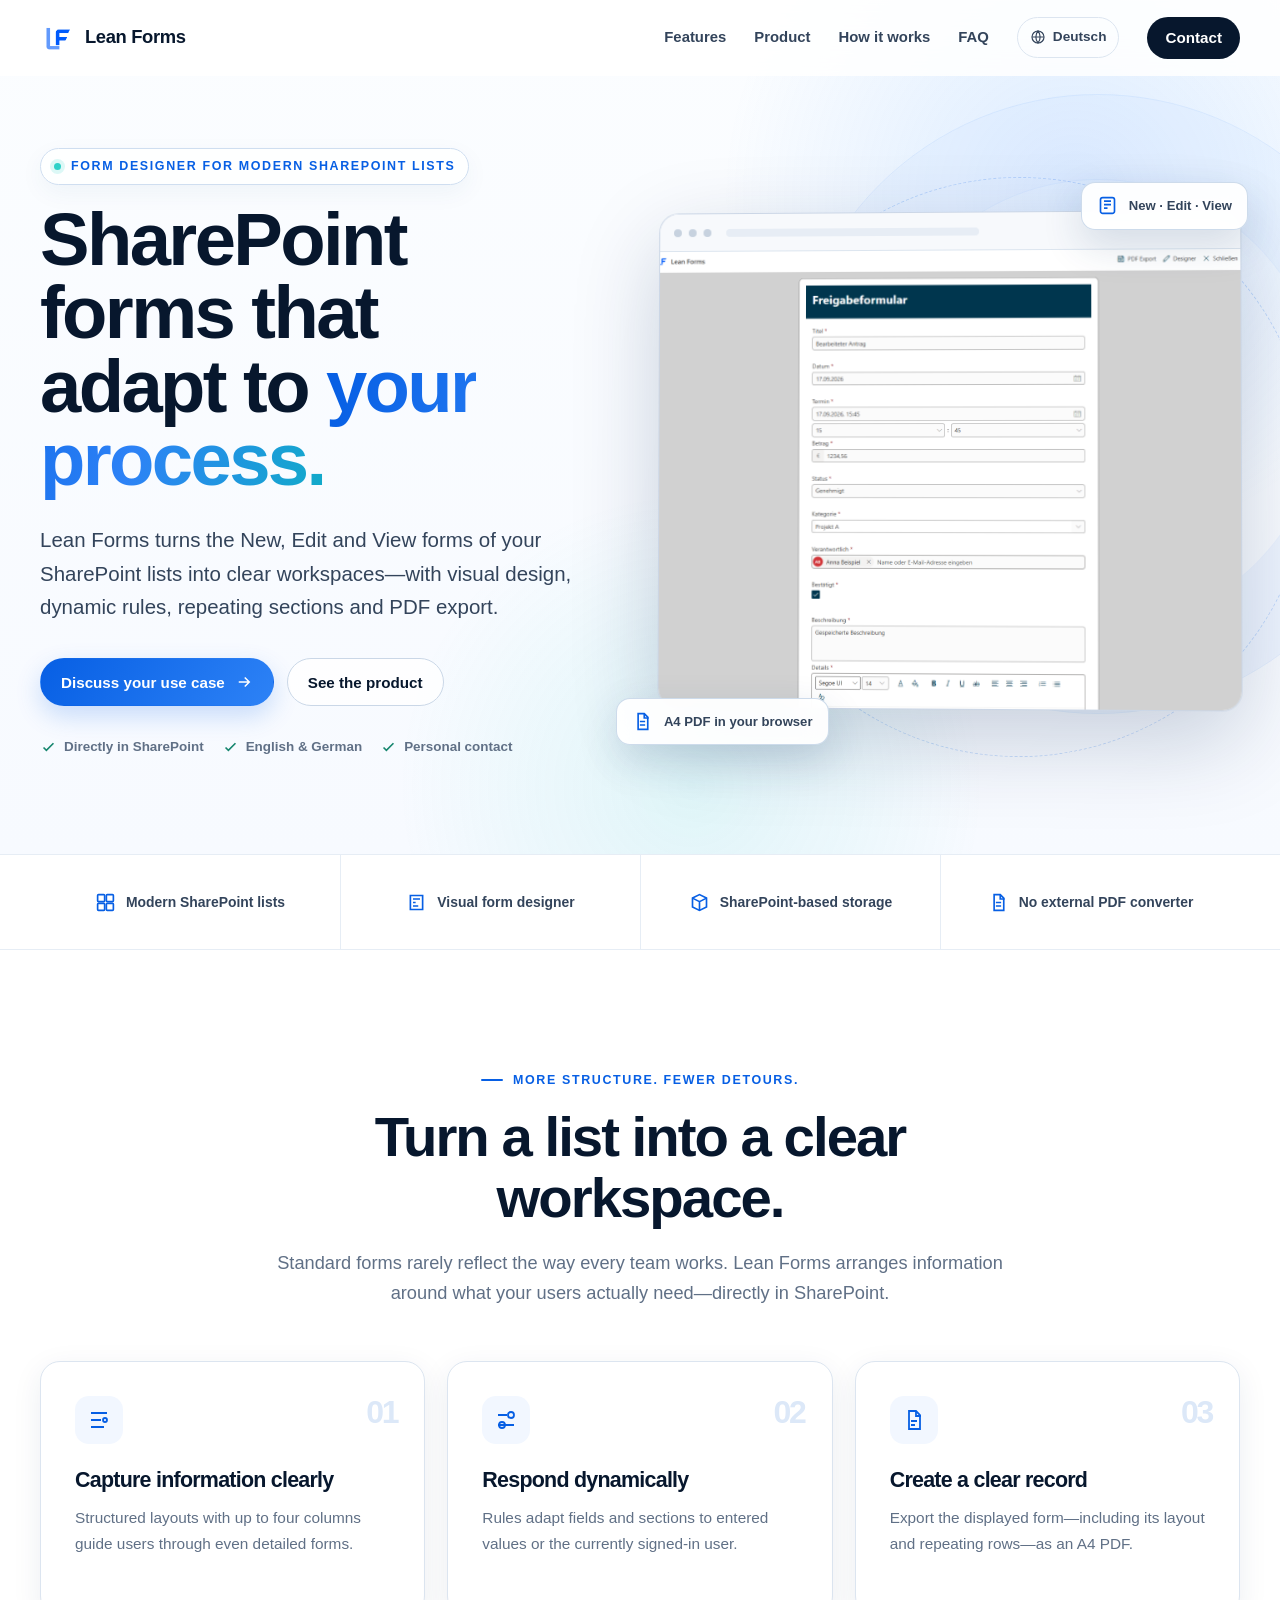
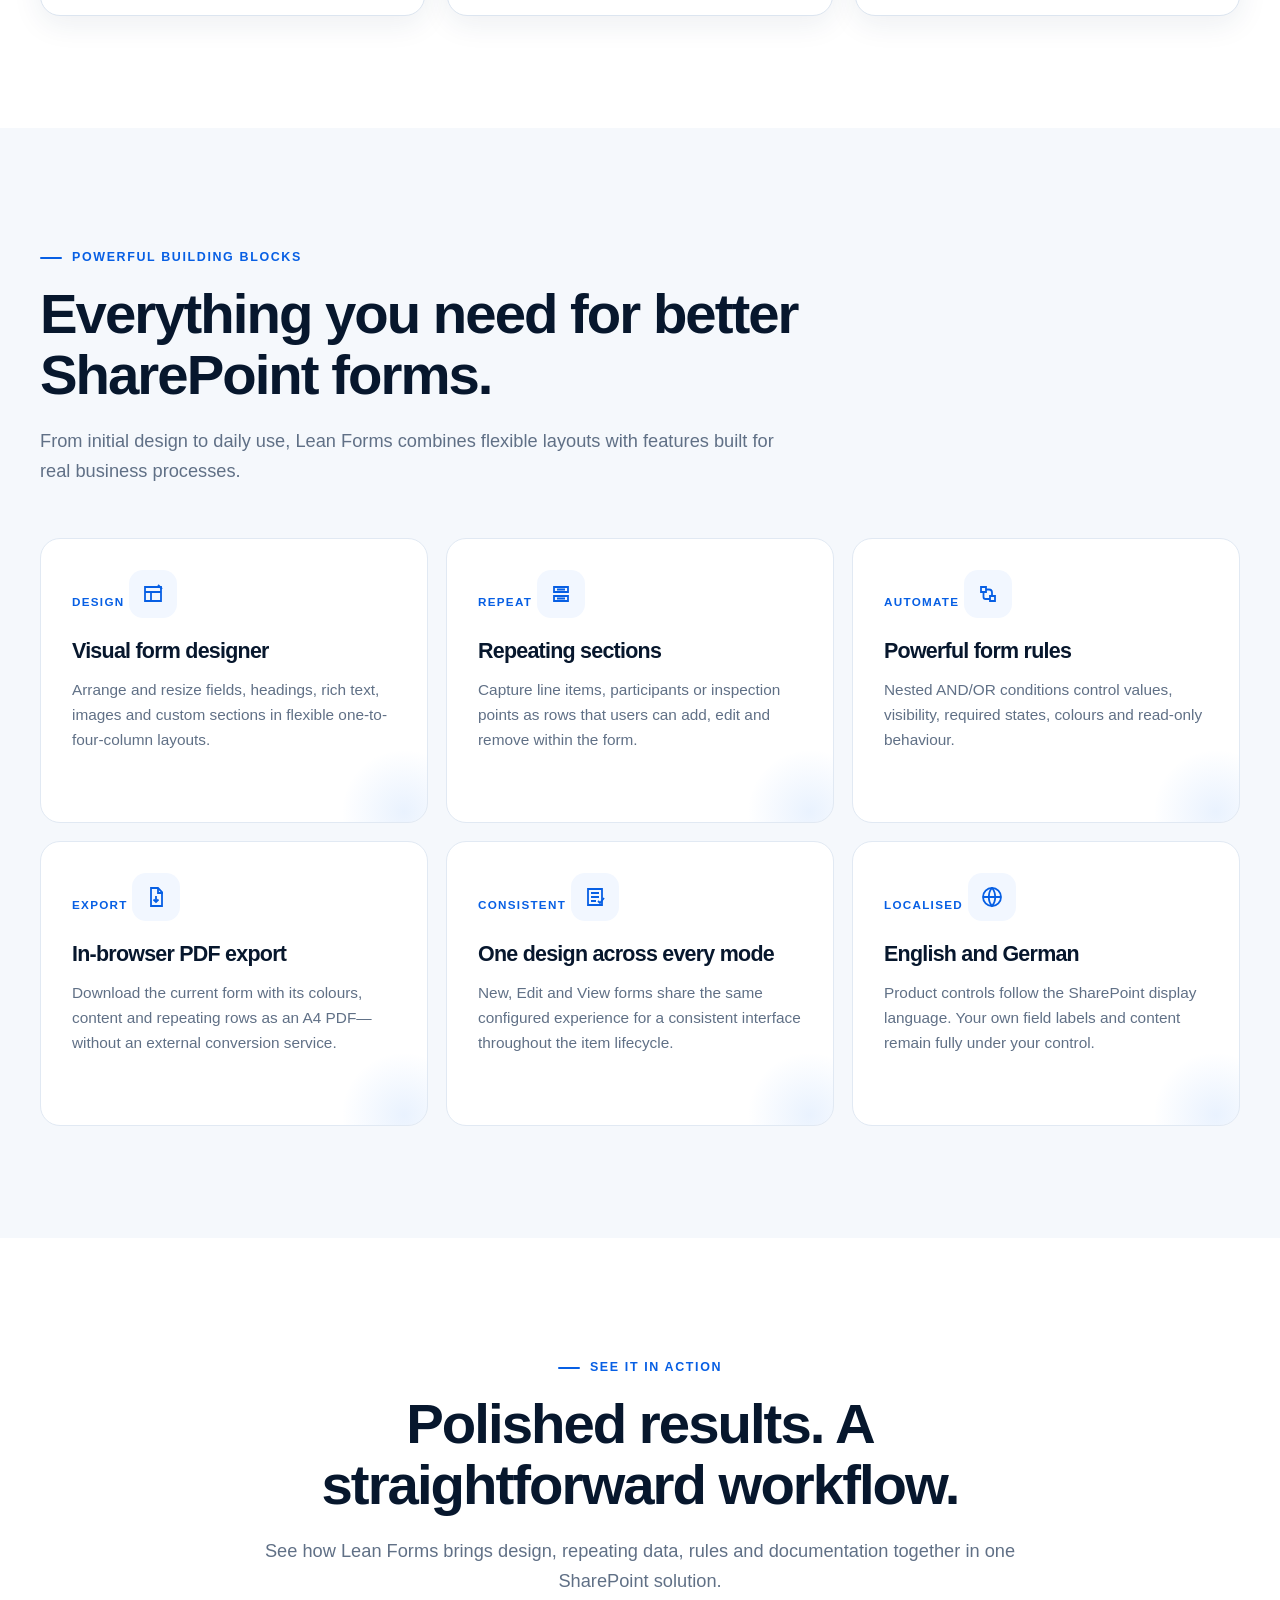
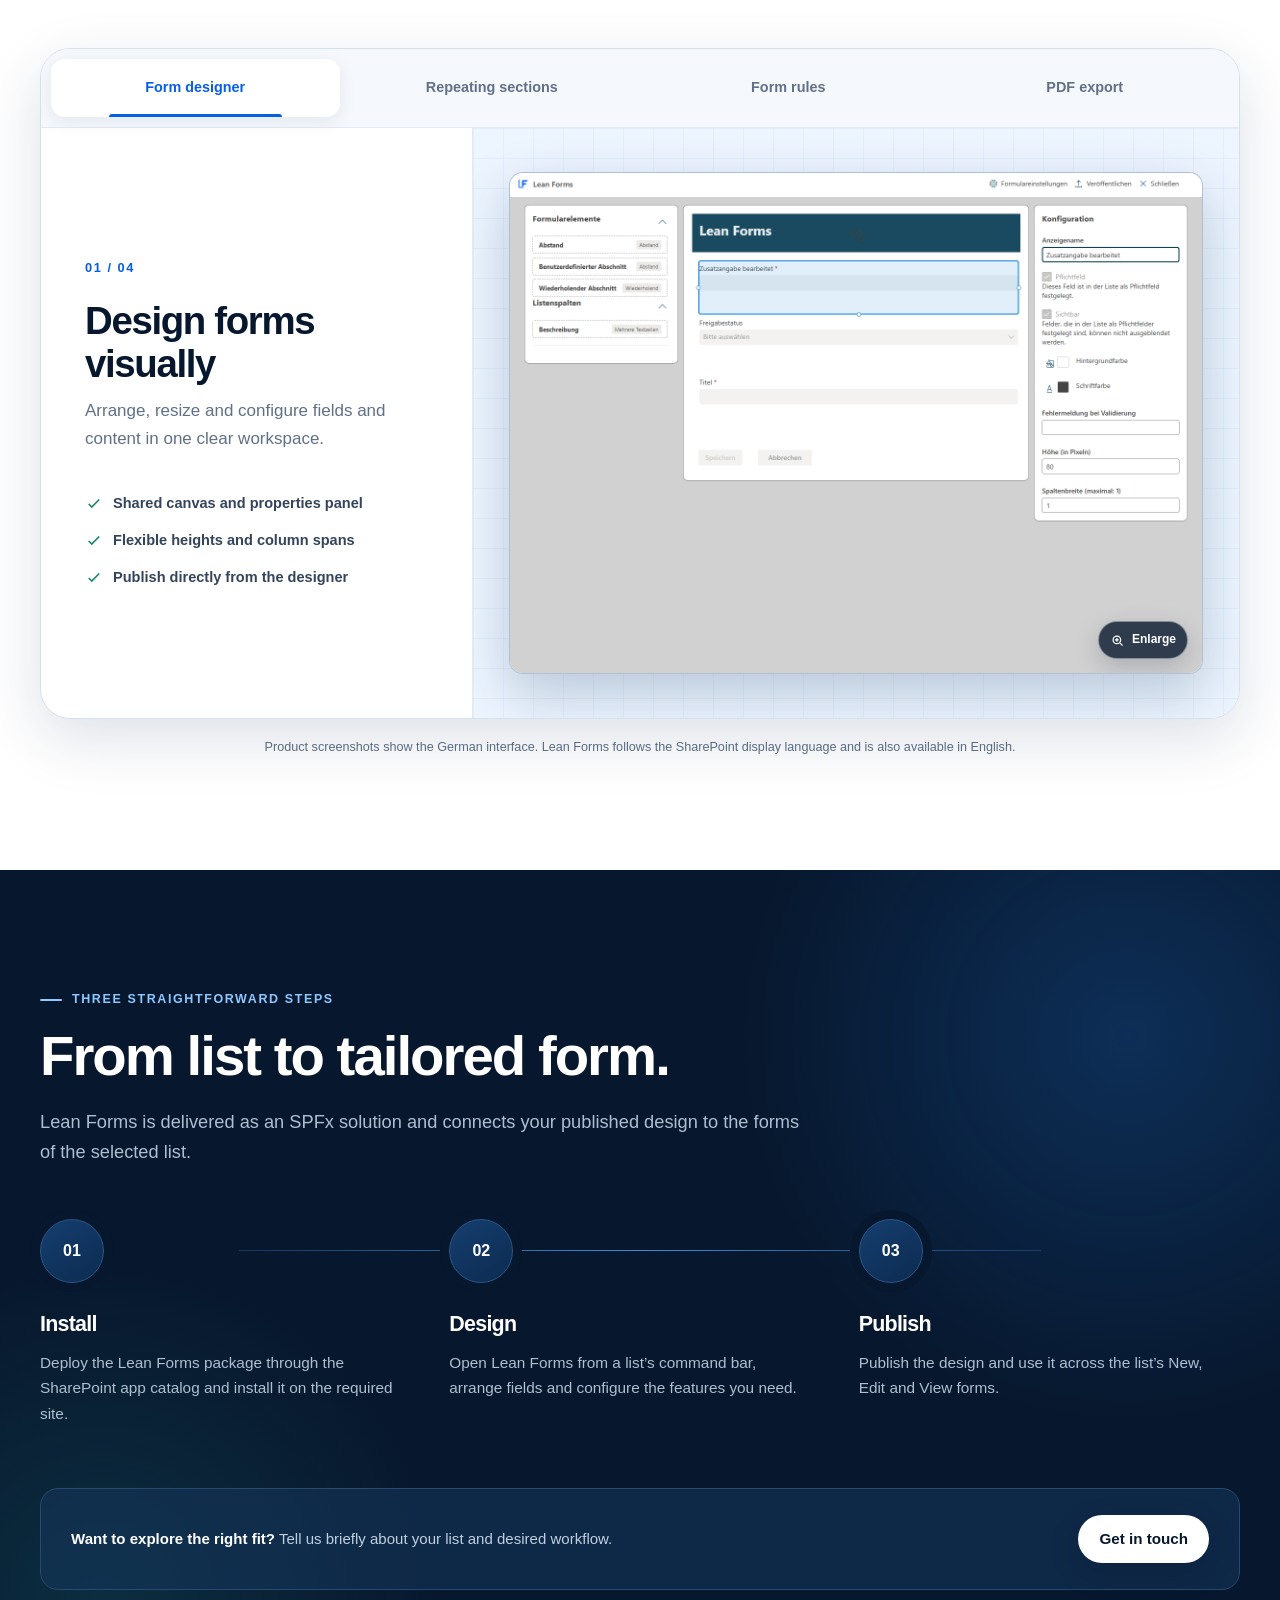
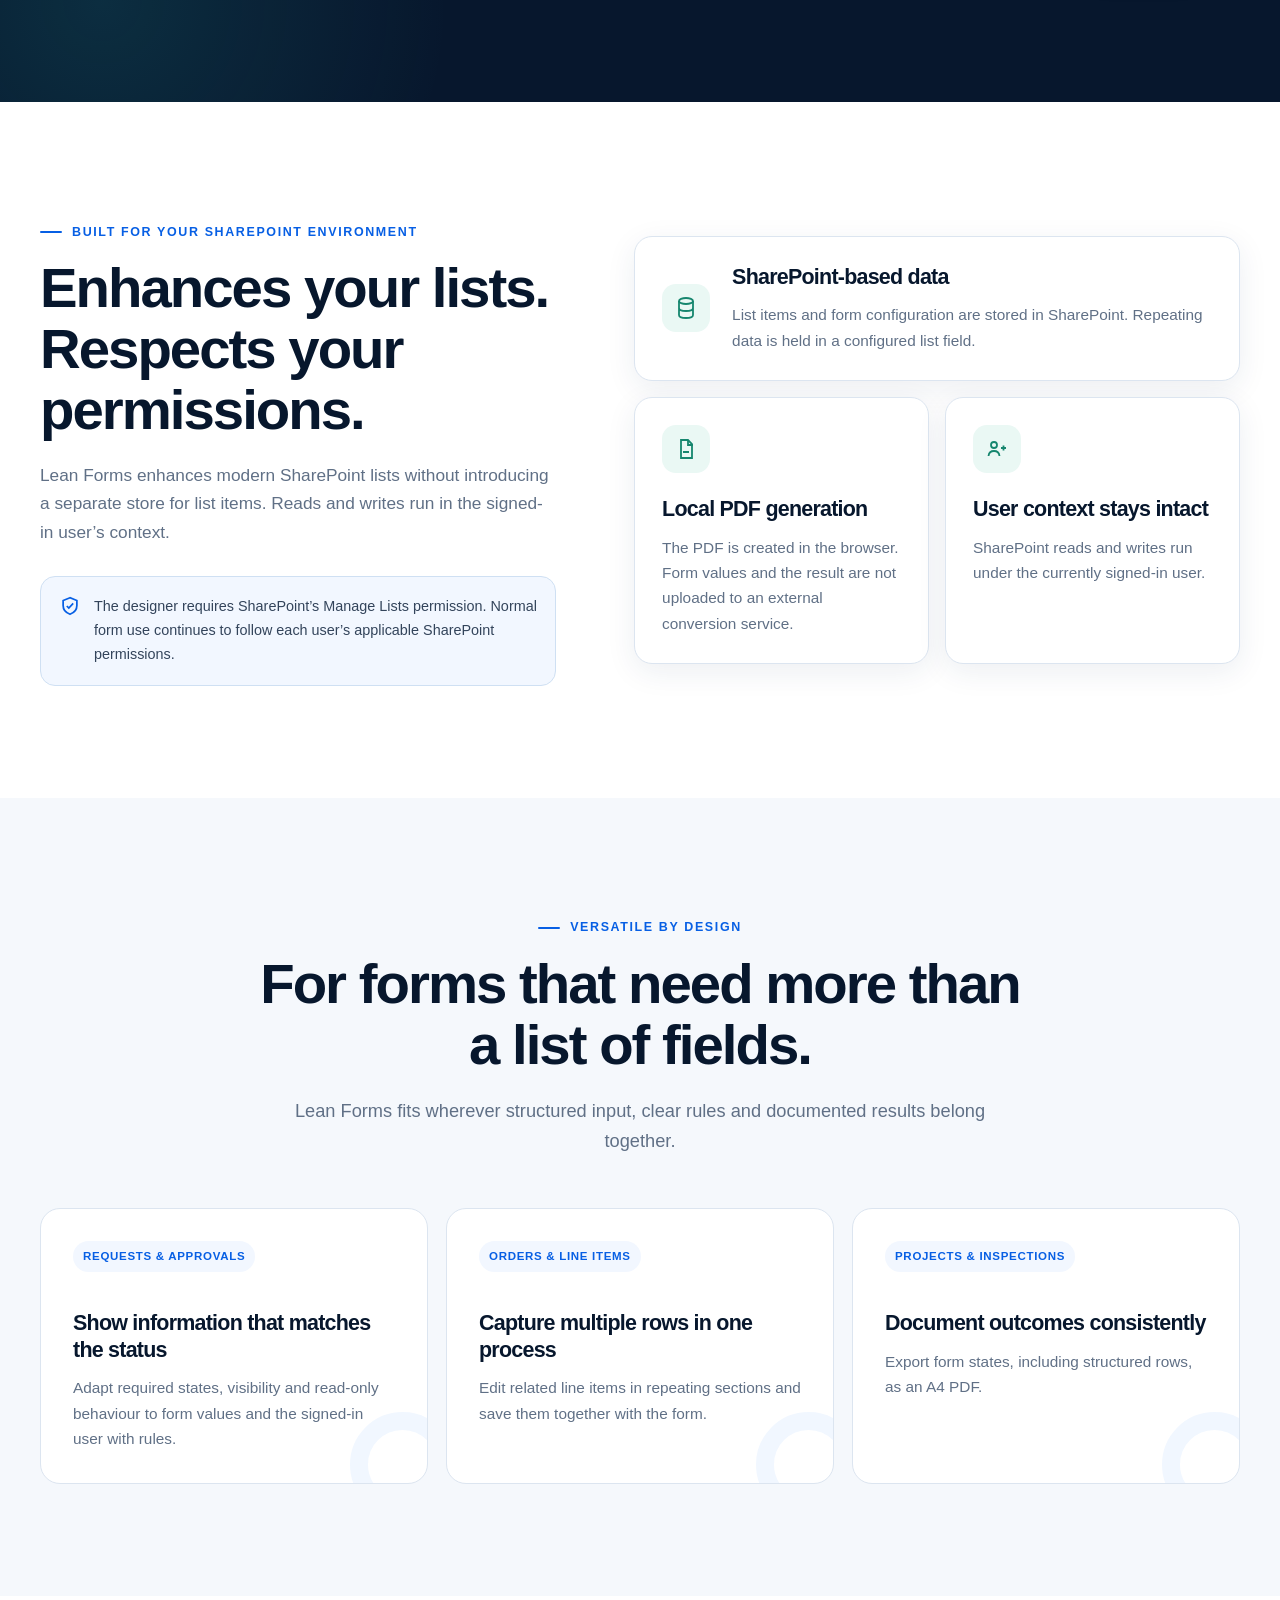
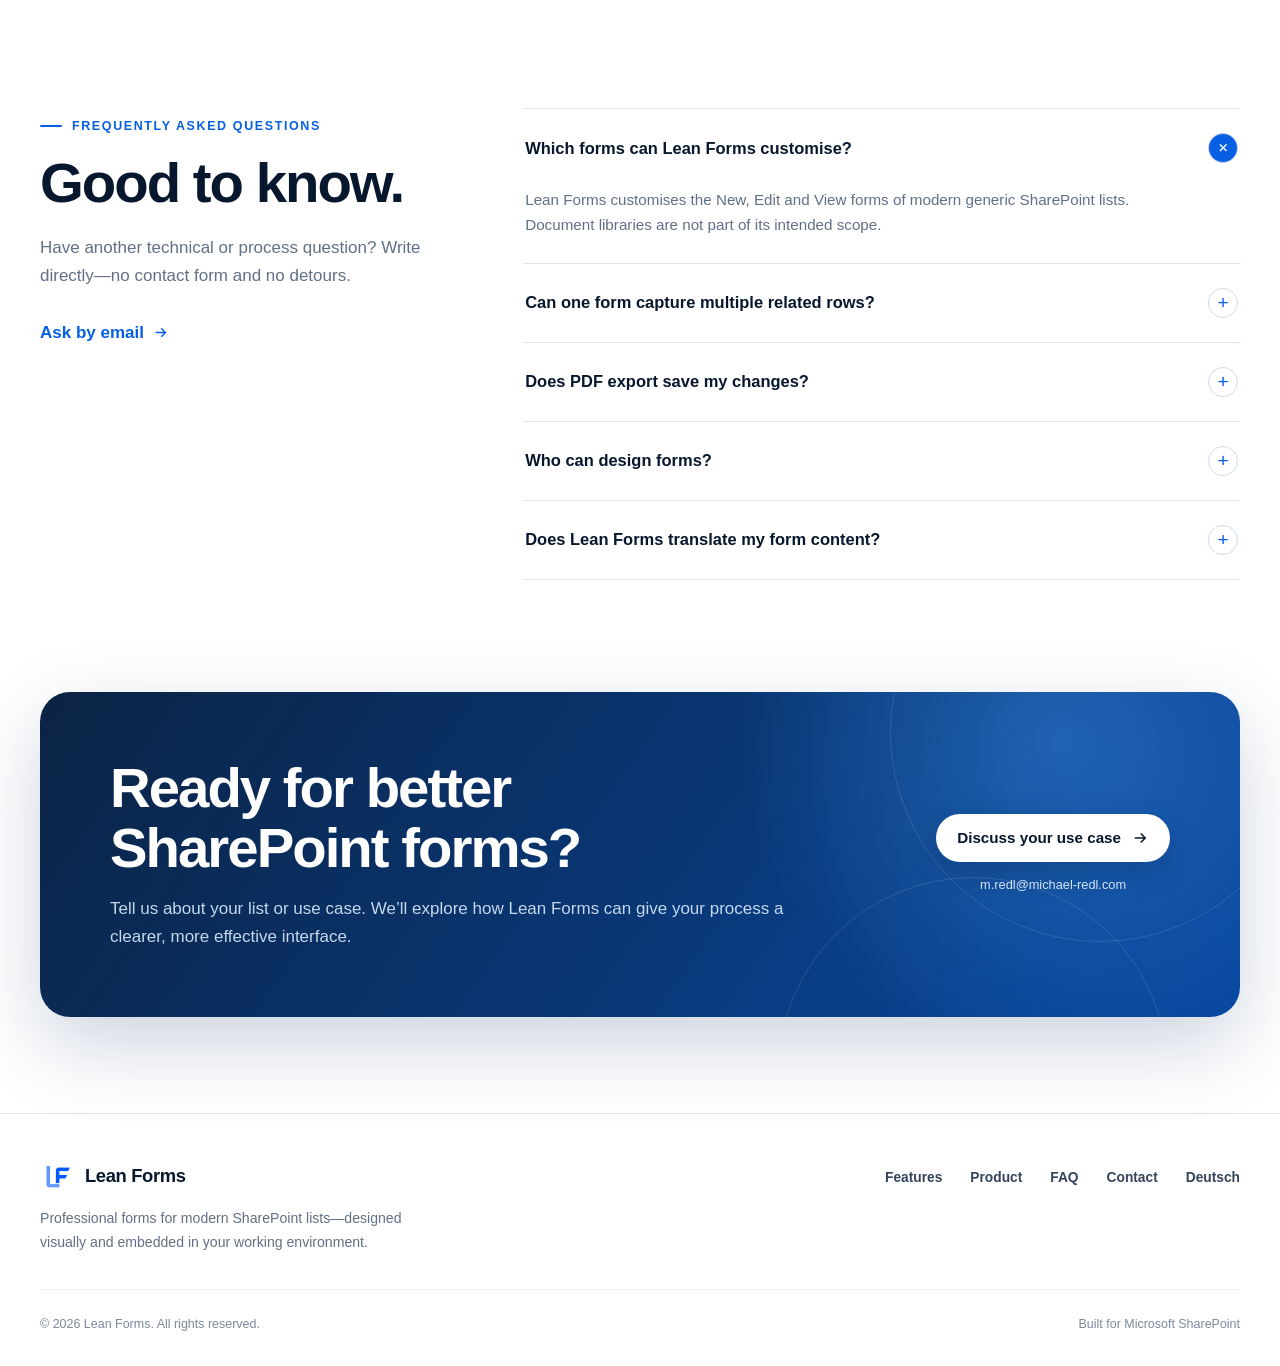
==== index-eng.html @ c497ca65 "added code" ====
<!doctype html>
<html lang="en">
  <head>
    <meta charset="utf-8">
    <meta name="viewport" content="width=device-width, initial-scale=1">
    <title>Lean Forms | Professional Forms for SharePoint Lists</title>
    <meta name="description" content="Design professional SharePoint forms with repeating sections, dynamic rules and PDF export. Discover Lean Forms.">
    <meta name="theme-color" content="#07172d">
    <meta name="robots" content="index, follow">
    <link rel="canonical" href="https://leanforms.eu/index-eng.html">
    <link rel="alternate" hreflang="de" href="https://leanforms.eu/">
    <link rel="alternate" hreflang="en" href="https://leanforms.eu/index-eng.html">
    <link rel="alternate" hreflang="x-default" href="https://leanforms.eu/">
    <link rel="icon" type="image/png" href="images/lean-forms-logo.png">
    <meta property="og:type" content="website">
    <meta property="og:site_name" content="Lean Forms">
    <meta property="og:locale" content="en_GB">
    <meta property="og:title" content="Lean Forms | Professional Forms for SharePoint Lists">
    <meta property="og:description" content="Design visually, respond with smart rules and export directly to PDF—with Lean Forms for modern SharePoint lists.">
    <meta property="og:url" content="https://leanforms.eu/index-eng.html">
    <meta property="og:image" content="https://leanforms.eu/images/form-runtime.png">
    <meta name="twitter:card" content="summary_large_image">
    <link rel="stylesheet" href="css/styles.css">
    <script>document.documentElement.classList.add("js");</script>
  </head>
  <body>
    <a class="skip-link" href="#main-content">Skip to content</a>

    <header class="site-header">
      <div class="container nav-shell">
        <a class="brand" href="#top" aria-label="Lean Forms home">
          <img src="images/lean-forms-logo.png" alt="" width="34" height="34">
          <span>Lean Forms</span>
        </a>

        <button class="nav-toggle" type="button" aria-expanded="false" aria-controls="main-navigation" aria-label="Open navigation">
          <span></span>
        </button>

        <nav class="site-nav" id="main-navigation" aria-label="Main navigation">
          <a href="#features">Features</a>
          <a href="#product">Product</a>
          <a href="#process">How it works</a>
          <a href="#faq">FAQ</a>
          <a class="lang-link" href="index.html" lang="de" aria-label="Zur deutschen Version wechseln">
            <svg viewBox="0 0 24 24" fill="none" stroke="currentColor" stroke-width="1.8" aria-hidden="true"><circle cx="12" cy="12" r="9"></circle><path d="M3.5 12h17M12 3c2.2 2.5 3.2 5.5 3.2 9S14.2 18.5 12 21c-2.2-2.5-3.2-5.5-3.2-9S9.8 5.5 12 3Z"></path></svg>
            Deutsch
          </a>
          <a class="nav-cta" href="mailto:m.redl@michael-redl.com?subject=Lean%20Forms%20%E2%80%93%20Enquiry&amp;body=Hello%20Mr%20Redl%2C%0D%0A%0D%0AI%20am%20interested%20in%20Lean%20Forms.%0D%0A%0D%0AOur%20use%20case%3A%20">Contact</a>
        </nav>
      </div>
    </header>

    <main id="main-content">
      <section class="hero" id="top">
        <div class="container hero-grid">
          <div class="hero-copy">
            <p class="eyebrow reveal">Form designer for modern SharePoint lists</p>
            <h1 class="reveal delay-1">SharePoint forms that adapt to <span class="gradient-text">your process.</span></h1>
            <p class="lead reveal delay-2">Lean Forms turns the New, Edit and View forms of your SharePoint lists into clear workspaces—with visual design, dynamic rules, repeating sections and PDF export.</p>
            <div class="hero-actions reveal delay-3">
              <a class="button button-primary" href="mailto:m.redl@michael-redl.com?subject=Lean%20Forms%20%E2%80%93%20Enquiry&amp;body=Hello%20Mr%20Redl%2C%0D%0A%0D%0AI%20am%20interested%20in%20Lean%20Forms.%0D%0A%0D%0AOur%20use%20case%3A%20">
                Discuss your use case
                <svg viewBox="0 0 24 24" fill="none" stroke="currentColor" stroke-width="2" aria-hidden="true"><path d="m5 12 14 0M13 6l6 6-6 6"></path></svg>
              </a>
              <a class="button button-secondary" href="#product">See the product</a>
            </div>
            <div class="hero-proof reveal delay-3" aria-label="Product benefits">
              <span><svg viewBox="0 0 24 24" fill="none" stroke="currentColor" stroke-width="2.3" aria-hidden="true"><path d="m5 12 4 4L19 6"></path></svg>Directly in SharePoint</span>
              <span><svg viewBox="0 0 24 24" fill="none" stroke="currentColor" stroke-width="2.3" aria-hidden="true"><path d="m5 12 4 4L19 6"></path></svg>English &amp; German</span>
              <span><svg viewBox="0 0 24 24" fill="none" stroke="currentColor" stroke-width="2.3" aria-hidden="true"><path d="m5 12 4 4L19 6"></path></svg>Personal contact</span>
            </div>
          </div>

          <div class="hero-visual reveal delay-2" aria-label="Lean Forms product view">
            <div class="hero-orbit" aria-hidden="true"></div>
            <div class="browser-card">
              <div class="browser-bar" aria-hidden="true">
                <span class="browser-dot"></span><span class="browser-dot"></span><span class="browser-dot"></span>
                <span class="browser-address"></span>
              </div>
              <img src="images/form-runtime.png" alt="Completed approval form in Lean Forms with PDF export and designer" width="1440" height="1100">
            </div>
            <div class="float-card float-card-top">
              <svg viewBox="0 0 24 24" fill="none" stroke="currentColor" stroke-width="1.9" aria-hidden="true"><path d="M4 5.5A2.5 2.5 0 0 1 6.5 3h11A2.5 2.5 0 0 1 20 5.5v13a2.5 2.5 0 0 1-2.5 2.5h-11A2.5 2.5 0 0 1 4 18.5v-13Z"></path><path d="M8 7h8M8 11h8M8 15h4"></path></svg>
              New · Edit · View
            </div>
            <div class="float-card float-card-bottom">
              <svg viewBox="0 0 24 24" fill="none" stroke="currentColor" stroke-width="1.9" aria-hidden="true"><path d="M7 3h7l4 4v14H7z"></path><path d="M14 3v5h5M9 16h6M9 12h6"></path></svg>
              A4 PDF in your browser
            </div>
          </div>
        </div>
      </section>

      <div class="trust-bar" aria-label="Lean Forms overview">
        <div class="container trust-items">
          <div class="trust-item">
            <svg viewBox="0 0 24 24" fill="none" stroke="currentColor" stroke-width="1.9" aria-hidden="true"><rect x="3" y="3" width="8" height="8" rx="1"></rect><rect x="13" y="3" width="8" height="8" rx="1"></rect><rect x="3" y="13" width="8" height="8" rx="1"></rect><rect x="13" y="13" width="8" height="8" rx="1"></rect></svg>
            Modern SharePoint lists
          </div>
          <div class="trust-item">
            <svg viewBox="0 0 24 24" fill="none" stroke="currentColor" stroke-width="1.9" aria-hidden="true"><path d="M5 4h14v16H5zM8 8h8M8 12h3M8 16h6"></path></svg>
            Visual form designer
          </div>
          <div class="trust-item">
            <svg viewBox="0 0 24 24" fill="none" stroke="currentColor" stroke-width="1.9" aria-hidden="true"><path d="M4 17V7l8-4 8 4v10l-8 4-8-4Z"></path><path d="m4 7 8 4 8-4M12 11v10"></path></svg>
            SharePoint-based storage
          </div>
          <div class="trust-item">
            <svg viewBox="0 0 24 24" fill="none" stroke="currentColor" stroke-width="1.9" aria-hidden="true"><path d="M7 3h7l4 4v14H7z"></path><path d="M14 3v5h5M9 16h6M9 12h6"></path></svg>
            No external PDF converter
          </div>
        </div>
      </div>

      <section class="section" aria-labelledby="benefits-title">
        <div class="container">
          <div class="section-heading center reveal">
            <p class="eyebrow">More structure. Fewer detours.</p>
            <h2 id="benefits-title">Turn a list into a clear workspace.</h2>
            <p>Standard forms rarely reflect the way every team works. Lean Forms arranges information around what your users actually need—directly in SharePoint.</p>
          </div>
          <div class="benefit-grid">
            <article class="benefit-card reveal">
              <span class="benefit-number" aria-hidden="true">01</span>
              <div class="icon-box"><svg viewBox="0 0 24 24" fill="none" stroke="currentColor" stroke-width="1.8" aria-hidden="true"><path d="M4 5h16M4 12h10M4 19h13"></path><circle cx="18" cy="12" r="2"></circle></svg></div>
              <h3>Capture information clearly</h3>
              <p>Structured layouts with up to four columns guide users through even detailed forms.</p>
            </article>
            <article class="benefit-card reveal delay-1">
              <span class="benefit-number" aria-hidden="true">02</span>
              <div class="icon-box"><svg viewBox="0 0 24 24" fill="none" stroke="currentColor" stroke-width="1.8" aria-hidden="true"><path d="M4 7h9M4 17h16"></path><circle cx="17" cy="7" r="3"></circle><circle cx="8" cy="17" r="3"></circle></svg></div>
              <h3>Respond dynamically</h3>
              <p>Rules adapt fields and sections to entered values or the currently signed-in user.</p>
            </article>
            <article class="benefit-card reveal delay-2">
              <span class="benefit-number" aria-hidden="true">03</span>
              <div class="icon-box"><svg viewBox="0 0 24 24" fill="none" stroke="currentColor" stroke-width="1.8" aria-hidden="true"><path d="M7 3h7l4 4v14H7z"></path><path d="M14 3v5h5M9 13h6M9 17h4"></path></svg></div>
              <h3>Create a clear record</h3>
              <p>Export the displayed form—including its layout and repeating rows—as an A4 PDF.</p>
            </article>
          </div>
        </div>
      </section>

      <section class="section section-soft" id="features" aria-labelledby="features-title">
        <div class="container">
          <div class="section-heading reveal">
            <p class="eyebrow">Powerful building blocks</p>
            <h2 id="features-title">Everything you need for better SharePoint forms.</h2>
            <p>From initial design to daily use, Lean Forms combines flexible layouts with features built for real business processes.</p>
          </div>
          <div class="feature-grid">
            <article class="feature-card reveal">
              <span class="feature-kicker">Design</span>
              <div class="icon-box"><svg viewBox="0 0 24 24" fill="none" stroke="currentColor" stroke-width="1.8" aria-hidden="true"><path d="M4 5h16v14H4z"></path><path d="M4 10h16M10 10v9"></path><path d="m17 3 4 4"></path></svg></div>
              <h3>Visual form designer</h3>
              <p>Arrange and resize fields, headings, rich text, images and custom sections in flexible one-to-four-column layouts.</p>
            </article>
            <article class="feature-card reveal delay-1">
              <span class="feature-kicker">Repeat</span>
              <div class="icon-box"><svg viewBox="0 0 24 24" fill="none" stroke="currentColor" stroke-width="1.8" aria-hidden="true"><path d="M5 5h14v5H5zM5 14h14v5H5z"></path><path d="M8 7.5h8M8 16.5h8"></path></svg></div>
              <h3>Repeating sections</h3>
              <p>Capture line items, participants or inspection points as rows that users can add, edit and remove within the form.</p>
            </article>
            <article class="feature-card reveal delay-2">
              <span class="feature-kicker">Automate</span>
              <div class="icon-box"><svg viewBox="0 0 24 24" fill="none" stroke="currentColor" stroke-width="1.8" aria-hidden="true"><path d="M5 5h5v5H5zM14 14h5v5h-5z"></path><path d="M10 7.5h3a3 3 0 0 1 3 3V14M7.5 10v5a2 2 0 0 0 2 2H14"></path></svg></div>
              <h3>Powerful form rules</h3>
              <p>Nested AND/OR conditions control values, visibility, required states, colours and read-only behaviour.</p>
            </article>
            <article class="feature-card reveal">
              <span class="feature-kicker">Export</span>
              <div class="icon-box"><svg viewBox="0 0 24 24" fill="none" stroke="currentColor" stroke-width="1.8" aria-hidden="true"><path d="M7 3h7l4 4v14H7z"></path><path d="M14 3v5h5M12 11v6M9.5 14.5 12 17l2.5-2.5"></path></svg></div>
              <h3>In-browser PDF export</h3>
              <p>Download the current form with its colours, content and repeating rows as an A4 PDF—without an external conversion service.</p>
            </article>
            <article class="feature-card reveal delay-1">
              <span class="feature-kicker">Consistent</span>
              <div class="icon-box"><svg viewBox="0 0 24 24" fill="none" stroke="currentColor" stroke-width="1.8" aria-hidden="true"><path d="M5 4h14v16H5z"></path><path d="M8 8h8M8 12h8M8 16h5"></path><path d="m15 16 2 2 4-5"></path></svg></div>
              <h3>One design across every mode</h3>
              <p>New, Edit and View forms share the same configured experience for a consistent interface throughout the item lifecycle.</p>
            </article>
            <article class="feature-card reveal delay-2">
              <span class="feature-kicker">Localised</span>
              <div class="icon-box"><svg viewBox="0 0 24 24" fill="none" stroke="currentColor" stroke-width="1.8" aria-hidden="true"><circle cx="12" cy="12" r="9"></circle><path d="M3.5 12h17M12 3c2.2 2.5 3.2 5.5 3.2 9S14.2 18.5 12 21c-2.2-2.5-3.2-5.5-3.2-9S9.8 5.5 12 3Z"></path></svg></div>
              <h3>English and German</h3>
              <p>Product controls follow the SharePoint display language. Your own field labels and content remain fully under your control.</p>
            </article>
          </div>
        </div>
      </section>

      <section class="section gallery-section" id="product" aria-labelledby="gallery-title">
        <div class="container">
          <div class="section-heading center reveal">
            <p class="eyebrow">See it in action</p>
            <h2 id="gallery-title">Polished results. A straightforward workflow.</h2>
            <p>See how Lean Forms brings design, repeating data, rules and documentation together in one SharePoint solution.</p>
          </div>

          <div class="gallery-shell reveal">
            <div class="gallery-tabs" role="tablist" aria-label="Product views">
              <button class="gallery-tab" id="tab-designer" type="button" role="tab" aria-selected="true" aria-controls="panel-designer">Form designer</button>
              <button class="gallery-tab" id="tab-repeating" type="button" role="tab" aria-selected="false" aria-controls="panel-repeating" tabindex="-1">Repeating sections</button>
              <button class="gallery-tab" id="tab-rules" type="button" role="tab" aria-selected="false" aria-controls="panel-rules" tabindex="-1">Form rules</button>
              <button class="gallery-tab" id="tab-pdf" type="button" role="tab" aria-selected="false" aria-controls="panel-pdf" tabindex="-1">PDF export</button>
            </div>

            <div class="gallery-panel" id="panel-designer" role="tabpanel" aria-labelledby="tab-designer">
              <div class="gallery-copy">
                <span class="gallery-count">01 / 04</span>
                <h3>Design forms visually</h3>
                <p>Arrange, resize and configure fields and content in one clear workspace.</p>
                <ul class="check-list">
                  <li><svg viewBox="0 0 24 24" fill="none" stroke="currentColor" stroke-width="2.2" aria-hidden="true"><path d="m5 12 4 4L19 6"></path></svg>Shared canvas and properties panel</li>
                  <li><svg viewBox="0 0 24 24" fill="none" stroke="currentColor" stroke-width="2.2" aria-hidden="true"><path d="m5 12 4 4L19 6"></path></svg>Flexible heights and column spans</li>
                  <li><svg viewBox="0 0 24 24" fill="none" stroke="currentColor" stroke-width="2.2" aria-hidden="true"><path d="m5 12 4 4L19 6"></path></svg>Publish directly from the designer</li>
                </ul>
              </div>
              <div class="gallery-visual">
                <button class="gallery-shot" type="button" aria-label="Enlarge designer screenshot">
                  <img src="images/designer.png" alt="Lean Forms designer with form canvas and a selected field" width="1440" height="1100" loading="lazy" decoding="async">
                  <span class="zoom-hint"><svg viewBox="0 0 24 24" fill="none" stroke="currentColor" stroke-width="2" aria-hidden="true"><circle cx="11" cy="11" r="6"></circle><path d="m16 16 4 4M8 11h6M11 8v6"></path></svg>Enlarge</span>
                </button>
              </div>
            </div>

            <div class="gallery-panel" id="panel-repeating" role="tabpanel" aria-labelledby="tab-repeating" hidden>
              <div class="gallery-copy">
                <span class="gallery-count">02 / 04</span>
                <h3>Keep related data together</h3>
                <p>Repeating sections organise line items and other related entries into structured rows.</p>
                <ul class="check-list">
                  <li><svg viewBox="0 0 24 24" fill="none" stroke="currentColor" stroke-width="2.2" aria-hidden="true"><path d="m5 12 4 4L19 6"></path></svg>Add and remove rows immediately</li>
                  <li><svg viewBox="0 0 24 24" fill="none" stroke="currentColor" stroke-width="2.2" aria-hidden="true"><path d="m5 12 4 4L19 6"></path></svg>Validate together with the main form</li>
                  <li><svg viewBox="0 0 24 24" fill="none" stroke="currentColor" stroke-width="2.2" aria-hidden="true"><path d="m5 12 4 4L19 6"></path></svg>Store in a configured list field</li>
                </ul>
              </div>
              <div class="gallery-visual">
                <button class="gallery-shot" type="button" aria-label="Enlarge repeating section screenshot">
                  <img src="images/repeating-sections.png" alt="Project form with repeating line items in Lean Forms" width="1200" height="1000" loading="lazy" decoding="async">
                  <span class="zoom-hint"><svg viewBox="0 0 24 24" fill="none" stroke="currentColor" stroke-width="2" aria-hidden="true"><circle cx="11" cy="11" r="6"></circle><path d="m16 16 4 4M8 11h6M11 8v6"></path></svg>Enlarge</span>
                </button>
              </div>
            </div>

            <div class="gallery-panel" id="panel-rules" role="tabpanel" aria-labelledby="tab-rules" hidden>
              <div class="gallery-copy">
                <span class="gallery-count">03 / 04</span>
                <h3>Let forms respond to users</h3>
                <p>Rules represent sophisticated processes in a clear, declarative way.</p>
                <ul class="check-list">
                  <li><svg viewBox="0 0 24 24" fill="none" stroke="currentColor" stroke-width="2.2" aria-hidden="true"><path d="m5 12 4 4L19 6"></path></svg>Nested AND/OR conditions</li>
                  <li><svg viewBox="0 0 24 24" fill="none" stroke="currentColor" stroke-width="2.2" aria-hidden="true"><path d="m5 12 4 4L19 6"></path></svg>Conditions for values and the currently signed-in user</li>
                  <li><svg viewBox="0 0 24 24" fill="none" stroke="currentColor" stroke-width="2.2" aria-hidden="true"><path d="m5 12 4 4L19 6"></path></svg>Multiple actions per rule</li>
                </ul>
              </div>
              <div class="gallery-visual">
                <button class="gallery-shot" type="button" aria-label="Enlarge form rules screenshot">
                  <img src="images/rules.png" alt="Lean Forms rule editor with nested conditions" width="1440" height="1100" loading="lazy" decoding="async">
                  <span class="zoom-hint"><svg viewBox="0 0 24 24" fill="none" stroke="currentColor" stroke-width="2" aria-hidden="true"><circle cx="11" cy="11" r="6"></circle><path d="m16 16 4 4M8 11h6M11 8v6"></path></svg>Enlarge</span>
                </button>
              </div>
            </div>

            <div class="gallery-panel" id="panel-pdf" role="tabpanel" aria-labelledby="tab-pdf" hidden>
              <div class="gallery-copy">
                <span class="gallery-count">04 / 04</span>
                <h3>Create polished documentation</h3>
                <p>The visible form is prepared as a multi-page A4 PDF directly in the browser.</p>
                <ul class="check-list">
                  <li><svg viewBox="0 0 24 24" fill="none" stroke="currentColor" stroke-width="2.2" aria-hidden="true"><path d="m5 12 4 4L19 6"></path></svg>Current values, including unsaved input</li>
                  <li><svg viewBox="0 0 24 24" fill="none" stroke="currentColor" stroke-width="2.2" aria-hidden="true"><path d="m5 12 4 4L19 6"></path></svg>Layout, colours and repeating rows</li>
                  <li><svg viewBox="0 0 24 24" fill="none" stroke="currentColor" stroke-width="2.2" aria-hidden="true"><path d="m5 12 4 4L19 6"></path></svg>No upload to a PDF conversion service</li>
                </ul>
              </div>
              <div class="gallery-visual">
                <button class="gallery-shot pdf-shot" type="button" aria-label="Enlarge PDF screenshot">
                  <img src="images/pdf-export.png" alt="A4 PDF exported from a Lean Forms project form" width="1560" height="2251" loading="lazy" decoding="async">
                  <span class="zoom-hint"><svg viewBox="0 0 24 24" fill="none" stroke="currentColor" stroke-width="2" aria-hidden="true"><circle cx="11" cy="11" r="6"></circle><path d="m16 16 4 4M8 11h6M11 8v6"></path></svg>Enlarge</span>
                </button>
              </div>
            </div>
          </div>
          <p class="gallery-footnote">Product screenshots show the German interface. Lean Forms follows the SharePoint display language and is also available in English.</p>
        </div>
      </section>

      <section class="section process-section" id="process" aria-labelledby="process-title">
        <div class="container">
          <div class="section-heading reveal">
            <p class="eyebrow on-dark">Three straightforward steps</p>
            <h2 id="process-title">From list to tailored form.</h2>
            <p>Lean Forms is delivered as an SPFx solution and connects your published design to the forms of the selected list.</p>
          </div>
          <div class="steps">
            <article class="step reveal">
              <span class="step-number">01</span>
              <h3>Install</h3>
              <p>Deploy the Lean Forms package through the SharePoint app catalog and install it on the required site.</p>
            </article>
            <article class="step reveal delay-1">
              <span class="step-number">02</span>
              <h3>Design</h3>
              <p>Open Lean Forms from a list’s command bar, arrange fields and configure the features you need.</p>
            </article>
            <article class="step reveal delay-2">
              <span class="step-number">03</span>
              <h3>Publish</h3>
              <p>Publish the design and use it across the list’s New, Edit and View forms.</p>
            </article>
          </div>
          <div class="process-note reveal">
            <p><strong>Want to explore the right fit?</strong> Tell us briefly about your list and desired workflow.</p>
            <a class="button button-light" href="mailto:m.redl@michael-redl.com?subject=Lean%20Forms%20%E2%80%93%20Enquiry&amp;body=Hello%20Mr%20Redl%2C%0D%0A%0D%0AI%20am%20interested%20in%20Lean%20Forms.%0D%0A%0D%0AOur%20use%20case%3A%20">Get in touch</a>
          </div>
        </div>
      </section>

      <section class="section" aria-labelledby="fit-title">
        <div class="container fit-grid">
          <div class="fit-copy reveal">
            <p class="eyebrow">Built for your SharePoint environment</p>
            <h2 id="fit-title">Enhances your lists. Respects your permissions.</h2>
            <p>Lean Forms enhances modern SharePoint lists without introducing a separate store for list items. Reads and writes run in the signed-in user’s context.</p>
            <div class="fit-callout">
              <svg viewBox="0 0 24 24" fill="none" stroke="currentColor" stroke-width="1.9" aria-hidden="true"><path d="M12 3 4.5 6v5.5c0 4.8 3.2 8 7.5 9.5 4.3-1.5 7.5-4.7 7.5-9.5V6L12 3Z"></path><path d="m8.5 12 2.2 2.2 4.8-5"></path></svg>
              <span>The designer requires SharePoint’s Manage Lists permission. Normal form use continues to follow each user’s applicable SharePoint permissions.</span>
            </div>
          </div>
          <div class="assurance-grid">
            <article class="assurance-card reveal">
              <div class="icon-box"><svg viewBox="0 0 24 24" fill="none" stroke="currentColor" stroke-width="1.8" aria-hidden="true"><ellipse cx="12" cy="5" rx="7" ry="3"></ellipse><path d="M5 5v7c0 1.7 3.1 3 7 3s7-1.3 7-3V5M5 12v7c0 1.7 3.1 3 7 3s7-1.3 7-3v-7"></path></svg></div>
              <div><h3>SharePoint-based data</h3><p>List items and form configuration are stored in SharePoint. Repeating data is held in a configured list field.</p></div>
            </article>
            <article class="assurance-card reveal delay-1">
              <div class="icon-box"><svg viewBox="0 0 24 24" fill="none" stroke="currentColor" stroke-width="1.8" aria-hidden="true"><path d="M7 3h7l4 4v14H7z"></path><path d="M14 3v5h5M9 15h6"></path></svg></div>
              <h3>Local PDF generation</h3>
              <p>The PDF is created in the browser. Form values and the result are not uploaded to an external conversion service.</p>
            </article>
            <article class="assurance-card reveal delay-2">
              <div class="icon-box"><svg viewBox="0 0 24 24" fill="none" stroke="currentColor" stroke-width="1.8" aria-hidden="true"><circle cx="9" cy="8" r="3"></circle><path d="M3.5 19c.4-3.4 2.3-5 5.5-5s5.1 1.6 5.5 5"></path><path d="M16 11h5M18.5 8.5v5"></path></svg></div>
              <h3>User context stays intact</h3>
              <p>SharePoint reads and writes run under the currently signed-in user.</p>
            </article>
          </div>
        </div>
      </section>

      <section class="section section-soft" aria-labelledby="use-cases-title">
        <div class="container">
          <div class="section-heading center reveal">
            <p class="eyebrow">Versatile by design</p>
            <h2 id="use-cases-title">For forms that need more than a list of fields.</h2>
            <p>Lean Forms fits wherever structured input, clear rules and documented results belong together.</p>
          </div>
          <div class="use-cases">
            <article class="use-case reveal">
              <span class="use-case-tag">Requests &amp; approvals</span>
              <h3>Show information that matches the status</h3>
              <p>Adapt required states, visibility and read-only behaviour to form values and the signed-in user with rules.</p>
            </article>
            <article class="use-case reveal delay-1">
              <span class="use-case-tag">Orders &amp; line items</span>
              <h3>Capture multiple rows in one process</h3>
              <p>Edit related line items in repeating sections and save them together with the form.</p>
            </article>
            <article class="use-case reveal delay-2">
              <span class="use-case-tag">Projects &amp; inspections</span>
              <h3>Document outcomes consistently</h3>
              <p>Export form states, including structured rows, as an A4 PDF.</p>
            </article>
          </div>
        </div>
      </section>

      <section class="section" id="faq" aria-labelledby="faq-title">
        <div class="container faq-layout">
          <div class="faq-intro reveal">
            <p class="eyebrow">Frequently asked questions</p>
            <h2 id="faq-title">Good to know.</h2>
            <p>Have another technical or process question? Write directly—no contact form and no detours.</p>
            <a class="text-link" href="mailto:m.redl@michael-redl.com?subject=Lean%20Forms%20%E2%80%93%20Question">Ask by email <svg viewBox="0 0 24 24" fill="none" stroke="currentColor" stroke-width="2" aria-hidden="true"><path d="m5 12 14 0M13 6l6 6-6 6"></path></svg></a>
          </div>
          <div class="faq-list reveal">
            <details class="faq-item" open>
              <summary>Which forms can Lean Forms customise?</summary>
              <div class="faq-answer"><p>Lean Forms customises the New, Edit and View forms of modern generic SharePoint lists. Document libraries are not part of its intended scope.</p></div>
            </details>
            <details class="faq-item">
              <summary>Can one form capture multiple related rows?</summary>
              <div class="faq-answer"><p>Yes. Repeating sections let users add rows for items such as positions, people or inspection points. SharePoint’s technical limits still apply.</p></div>
            </details>
            <details class="faq-item">
              <summary>Does PDF export save my changes?</summary>
              <div class="faq-answer"><p>No. It captures the currently displayed values—including unsaved input—without updating the SharePoint item.</p></div>
            </details>
            <details class="faq-item">
              <summary>Who can design forms?</summary>
              <div class="faq-answer"><p>Opening the designer requires SharePoint’s Manage Lists permission on the target list. Publishing also checks the write permissions required for configuration storage.</p></div>
            </details>
            <details class="faq-item">
              <summary>Does Lean Forms translate my form content?</summary>
              <div class="faq-answer"><p>The product interface is available in English and German and follows the SharePoint display language. Custom labels, choices and authored content are not translated automatically.</p></div>
            </details>
          </div>
        </div>
      </section>

      <section class="cta-wrap" id="contact" aria-labelledby="cta-title">
        <div class="container">
          <div class="cta-panel reveal">
            <div class="cta-copy">
              <h2 id="cta-title">Ready for better SharePoint forms?</h2>
              <p>Tell us about your list or use case. We’ll explore how Lean Forms can give your process a clearer, more effective interface.</p>
            </div>
            <div class="cta-actions">
              <a class="button button-light" href="mailto:m.redl@michael-redl.com?subject=Lean%20Forms%20%E2%80%93%20Enquiry&amp;body=Hello%20Mr%20Redl%2C%0D%0A%0D%0AI%20am%20interested%20in%20Lean%20Forms.%0D%0A%0D%0AOur%20use%20case%3A%20">
                Discuss your use case
                <svg viewBox="0 0 24 24" fill="none" stroke="currentColor" stroke-width="2" aria-hidden="true"><path d="m5 12 14 0M13 6l6 6-6 6"></path></svg>
              </a>
              <a class="cta-email" href="mailto:m.redl@michael-redl.com">m.redl@michael-redl.com</a>
            </div>
          </div>
        </div>
      </section>
    </main>

    <footer class="site-footer">
      <div class="container">
        <div class="footer-top">
          <div class="footer-brand">
            <a class="brand" href="#top">
              <img src="images/lean-forms-logo.png" alt="" width="34" height="34">
              <span>Lean Forms</span>
            </a>
            <p>Professional forms for modern SharePoint lists—designed visually and embedded in your working environment.</p>
          </div>
          <nav class="footer-links" aria-label="Footer navigation">
            <a href="#features">Features</a>
            <a href="#product">Product</a>
            <a href="#faq">FAQ</a>
            <a href="mailto:m.redl@michael-redl.com">Contact</a>
            <a href="index.html" lang="de">Deutsch</a>
          </nav>
        </div>
        <div class="footer-bottom">
          <span>© <span data-current-year>2026</span> Lean Forms. All rights reserved.</span>
          <span>Built for Microsoft SharePoint</span>
        </div>
      </div>
    </footer>

    <dialog class="lightbox" aria-label="Enlarged product view">
      <div class="lightbox-inner">
        <img src="images/designer.png" alt="Enlarged Lean Forms product view">
      </div>
      <button class="lightbox-close" type="button" aria-label="Close view">
        <svg viewBox="0 0 24 24" fill="none" stroke="currentColor" stroke-width="2" aria-hidden="true"><path d="M6 6l12 12M18 6 6 18"></path></svg>
      </button>
    </dialog>

    <script src="js/site.js"></script>
  </body>
</html>
---- css/styles.css ----
:root {
  --blue-900: #073a8c;
  --blue-700: #075fe4;
  --blue-600: #1672f3;
  --blue-500: #2d82f6;
  --blue-100: #deecff;
  --blue-50: #f2f7ff;
  --navy-950: #07172d;
  --navy-900: #0b203d;
  --navy-800: #122b4f;
  --ink: #142237;
  --ink-soft: #33445b;
  --muted: #607086;
  --line: #dce5f0;
  --surface: #ffffff;
  --surface-soft: #f5f8fc;
  --aqua: #2fd1c8;
  --success: #16866e;
  --shadow-sm: 0 8px 30px rgba(23, 53, 91, 0.08);
  --shadow-md: 0 20px 60px rgba(15, 46, 91, 0.14);
  --shadow-lg: 0 30px 90px rgba(7, 36, 79, 0.2);
  --radius-sm: 12px;
  --radius-md: 20px;
  --radius-lg: 30px;
  --container: 1200px;
  --header-height: 76px;
}

*,
*::before,
*::after {
  box-sizing: border-box;
}

html {
  scroll-behavior: smooth;
  scroll-padding-top: calc(var(--header-height) + 18px);
}

body {
  margin: 0;
  color: var(--ink);
  background: var(--surface);
  font-family: "Segoe UI Variable Text", "Segoe UI", -apple-system, BlinkMacSystemFont, Roboto, Helvetica, Arial, sans-serif;
  font-size: 17px;
  line-height: 1.65;
  text-rendering: optimizeLegibility;
  -webkit-font-smoothing: antialiased;
}

body.nav-open {
  overflow: hidden;
}

img,
svg {
  display: block;
  max-width: 100%;
}

img {
  height: auto;
}

a {
  color: inherit;
  text-decoration: none;
}

button,
input,
textarea,
select {
  font: inherit;
}

button,
a {
  -webkit-tap-highlight-color: transparent;
}

:focus-visible {
  outline: 3px solid #075fe4;
  outline-offset: 4px;
}

::selection {
  color: #ffffff;
  background: var(--blue-700);
}

.skip-link {
  position: fixed;
  z-index: 2000;
  top: 12px;
  left: 12px;
  padding: 10px 16px;
  border-radius: 8px;
  color: #ffffff;
  background: var(--navy-950);
  transform: translateY(-160%);
  transition: transform 180ms ease;
}

.skip-link:focus {
  transform: translateY(0);
}

.container {
  width: min(calc(100% - 40px), var(--container));
  margin-inline: auto;
}

.narrow {
  width: min(calc(100% - 40px), 860px);
  margin-inline: auto;
}

.section {
  position: relative;
  padding: 112px 0;
}

.section-soft {
  background: var(--surface-soft);
}

.section-heading {
  max-width: 760px;
  margin-bottom: 52px;
}

.section-heading.center {
  margin-inline: auto;
  text-align: center;
}

.eyebrow {
  display: inline-flex;
  align-items: center;
  gap: 10px;
  margin: 0 0 18px;
  color: var(--blue-700);
  font-size: 0.78rem;
  font-weight: 750;
  letter-spacing: 0.13em;
  line-height: 1.35;
  text-transform: uppercase;
}

.eyebrow::before {
  width: 22px;
  height: 2px;
  border-radius: 20px;
  background: currentColor;
  content: "";
}

.eyebrow.on-dark {
  color: #8fc7ff;
}

h1,
h2,
h3,
p {
  margin-top: 0;
}

h1,
h2,
h3 {
  font-family: "Segoe UI Variable Display", "Segoe UI", -apple-system, BlinkMacSystemFont, sans-serif;
  letter-spacing: -0.035em;
}

h1 {
  max-width: 690px;
  margin-bottom: 26px;
  color: var(--navy-950);
  font-size: clamp(3rem, 5.8vw, 5.5rem);
  font-weight: 760;
  line-height: 0.99;
}

h2 {
  margin-bottom: 20px;
  color: var(--navy-950);
  font-size: clamp(2.15rem, 4.4vw, 3.75rem);
  font-weight: 730;
  line-height: 1.08;
}

h3 {
  margin-bottom: 12px;
  color: var(--navy-950);
  font-size: 1.34rem;
  font-weight: 700;
  line-height: 1.25;
}

.lead {
  max-width: 660px;
  color: var(--ink-soft);
  font-size: clamp(1.1rem, 1.8vw, 1.28rem);
  line-height: 1.65;
}

.section-heading > p:not(.eyebrow) {
  color: var(--muted);
  font-size: 1.14rem;
}

.gradient-text {
  display: inline;
  color: var(--blue-700);
  background: linear-gradient(105deg, #075fe4 4%, #2d82f6 55%, #0ab6bc 112%);
  -webkit-background-clip: text;
  background-clip: text;
  -webkit-text-fill-color: transparent;
}

.site-header {
  position: fixed;
  z-index: 1000;
  top: 0;
  right: 0;
  left: 0;
  height: var(--header-height);
  border-bottom: 1px solid transparent;
  background: rgba(255, 255, 255, 0.84);
  backdrop-filter: blur(18px);
  -webkit-backdrop-filter: blur(18px);
  transition: border-color 180ms ease, box-shadow 180ms ease, background 180ms ease;
}

.site-header.scrolled {
  border-color: rgba(207, 219, 234, 0.82);
  background: rgba(255, 255, 255, 0.94);
  box-shadow: 0 10px 32px rgba(20, 51, 90, 0.07);
}

.nav-shell {
  display: flex;
  align-items: center;
  justify-content: space-between;
  height: 100%;
}

.brand {
  display: inline-flex;
  flex: 0 0 auto;
  align-items: center;
  gap: 11px;
  color: var(--navy-950);
  font-size: 1.15rem;
  font-weight: 750;
  letter-spacing: -0.02em;
}

.brand img {
  width: 34px;
  height: 34px;
  object-fit: contain;
}

.site-nav {
  display: flex;
  align-items: center;
  gap: 28px;
}

.site-nav > a:not(.nav-cta):not(.lang-link) {
  position: relative;
  color: var(--ink-soft);
  font-size: 0.93rem;
  font-weight: 620;
}

.site-nav > a:not(.nav-cta):not(.lang-link)::after {
  position: absolute;
  right: 0;
  bottom: -8px;
  left: 0;
  height: 2px;
  border-radius: 20px;
  background: var(--blue-700);
  content: "";
  transform: scaleX(0);
  transform-origin: left;
  transition: transform 180ms ease;
}

.site-nav > a:not(.nav-cta):not(.lang-link):hover {
  color: var(--navy-950);
}

.site-nav > a:not(.nav-cta):not(.lang-link):hover::after {
  transform: scaleX(1);
}

.lang-link {
  display: inline-flex;
  align-items: center;
  gap: 7px;
  padding: 8px 12px;
  border: 1px solid var(--line);
  border-radius: 999px;
  color: var(--ink-soft);
  font-size: 0.85rem;
  font-weight: 650;
  transition: color 180ms ease, border-color 180ms ease, background 180ms ease;
}

.lang-link:hover {
  border-color: #b5c8e0;
  color: var(--blue-700);
  background: var(--blue-50);
}

.lang-link svg {
  width: 16px;
  height: 16px;
}

.nav-cta,
.button {
  display: inline-flex;
  align-items: center;
  justify-content: center;
  gap: 10px;
  min-height: 48px;
  padding: 12px 20px;
  border: 1px solid transparent;
  border-radius: 999px;
  font-size: 0.95rem;
  font-weight: 700;
  line-height: 1;
  transition: color 180ms ease, background 180ms ease, border-color 180ms ease, transform 180ms ease, box-shadow 180ms ease;
}

.nav-cta {
  min-height: 42px;
  padding: 10px 17px;
  color: #ffffff;
  background: var(--navy-950);
}

.nav-cta:hover,
.button-primary:hover {
  transform: translateY(-2px);
  box-shadow: 0 12px 28px rgba(7, 95, 228, 0.24);
}

.button-primary {
  color: #ffffff;
  background: linear-gradient(125deg, var(--blue-700), var(--blue-500));
  box-shadow: 0 10px 26px rgba(7, 95, 228, 0.2);
}

.button-secondary {
  border-color: #cad7e7;
  color: var(--navy-950);
  background: rgba(255, 255, 255, 0.78);
}

.button-secondary:hover {
  border-color: var(--blue-500);
  color: var(--blue-700);
  background: var(--surface);
  transform: translateY(-2px);
}

.button-light {
  color: var(--navy-950);
  background: #ffffff;
  box-shadow: 0 10px 30px rgba(2, 18, 42, 0.2);
}

.button-light:hover {
  transform: translateY(-2px);
  box-shadow: 0 16px 38px rgba(2, 18, 42, 0.28);
}

.button svg,
.nav-cta svg {
  width: 18px;
  height: 18px;
}

.nav-toggle {
  display: none;
  width: 44px;
  height: 44px;
  padding: 0;
  border: 1px solid var(--line);
  border-radius: 50%;
  color: var(--navy-950);
  background: #ffffff;
  cursor: pointer;
}

.nav-toggle span,
.nav-toggle::before,
.nav-toggle::after {
  display: block;
  width: 18px;
  height: 2px;
  margin: 4px auto;
  border-radius: 20px;
  background: currentColor;
  content: "";
  transition: transform 180ms ease, opacity 180ms ease;
}

.nav-toggle[aria-expanded="true"] span {
  opacity: 0;
}

.nav-toggle[aria-expanded="true"]::before {
  transform: translateY(10px) rotate(45deg);
}

.nav-toggle[aria-expanded="true"]::after {
  transform: translateY(-10px) rotate(-45deg);
}

.hero {
  position: relative;
  display: flex;
  align-items: center;
  min-height: 790px;
  padding: calc(var(--header-height) + 72px) 0 82px;
  overflow: hidden;
  background:
    radial-gradient(circle at 84% 23%, rgba(64, 150, 255, 0.17), transparent 28%),
    radial-gradient(circle at 54% 92%, rgba(47, 209, 200, 0.12), transparent 28%),
    linear-gradient(180deg, #fbfdff 0%, #f7faff 100%);
}

.hero::before {
  position: absolute;
  top: 11%;
  right: -10%;
  width: 620px;
  height: 620px;
  border: 1px solid rgba(34, 123, 244, 0.09);
  border-radius: 50%;
  content: "";
  box-shadow: inset 0 0 0 84px rgba(255, 255, 255, 0.16), inset 0 0 0 85px rgba(34, 123, 244, 0.06);
}

.hero-grid {
  position: relative;
  z-index: 1;
  display: grid;
  grid-template-columns: minmax(0, 0.94fr) minmax(520px, 1.06fr);
  gap: 64px;
  align-items: center;
}

.hero-copy {
  padding-bottom: 14px;
}

.hero .eyebrow {
  padding: 9px 13px;
  border: 1px solid #cfdef0;
  border-radius: 999px;
  background: rgba(255, 255, 255, 0.78);
  box-shadow: 0 8px 24px rgba(22, 70, 125, 0.05);
}

.hero .eyebrow::before {
  width: 7px;
  height: 7px;
  background: var(--aqua);
  box-shadow: 0 0 0 4px rgba(47, 209, 200, 0.16);
}

.hero-actions {
  display: flex;
  flex-wrap: wrap;
  gap: 13px;
  margin-top: 34px;
}

.hero-proof {
  display: flex;
  flex-wrap: wrap;
  gap: 10px 18px;
  margin-top: 30px;
  color: var(--muted);
  font-size: 0.84rem;
  font-weight: 590;
}

.hero-proof span {
  display: inline-flex;
  align-items: center;
  gap: 7px;
}

.hero-proof svg {
  width: 17px;
  height: 17px;
  color: var(--success);
}

.hero-visual {
  position: relative;
  padding: 38px 0 38px 18px;
}

.browser-card {
  position: relative;
  z-index: 2;
  overflow: hidden;
  border: 1px solid rgba(151, 174, 205, 0.5);
  border-radius: 20px;
  background: #ffffff;
  box-shadow: var(--shadow-lg);
  transform: perspective(1500px) rotateY(-2.2deg) rotateX(1deg);
  transform-origin: center;
}

.browser-bar {
  display: flex;
  align-items: center;
  gap: 7px;
  height: 38px;
  padding: 0 14px;
  border-bottom: 1px solid #dce5ef;
  background: #f7f9fc;
}

.browser-dot {
  width: 8px;
  height: 8px;
  border-radius: 50%;
  background: #c7d2df;
}

.browser-address {
  width: 46%;
  height: 8px;
  margin-left: 8px;
  border-radius: 99px;
  background: #e7edf5;
}

.browser-card img {
  width: 100%;
  aspect-ratio: 1.27;
  object-fit: cover;
  object-position: top center;
}

.hero-orbit {
  position: absolute;
  z-index: 0;
  top: 4px;
  right: -70px;
  bottom: -10px;
  left: 90px;
  border: 1px dashed rgba(15, 108, 232, 0.2);
  border-radius: 50%;
  transform: rotate(-10deg);
}

.float-card {
  position: absolute;
  z-index: 3;
  display: flex;
  align-items: center;
  gap: 11px;
  padding: 12px 15px;
  border: 1px solid rgba(189, 207, 229, 0.75);
  border-radius: 14px;
  color: var(--ink-soft);
  background: rgba(255, 255, 255, 0.94);
  box-shadow: 0 15px 40px rgba(22, 60, 106, 0.16);
  backdrop-filter: blur(12px);
  font-size: 0.82rem;
  font-weight: 700;
}

.float-card svg {
  width: 21px;
  height: 21px;
  color: var(--blue-700);
}

.float-card-top {
  top: 9px;
  right: -8px;
}

.float-card-bottom {
  bottom: 2px;
  left: -22px;
}

.trust-bar {
  border-top: 1px solid #e6edf5;
  border-bottom: 1px solid #e6edf5;
  background: #ffffff;
}

.trust-items {
  display: grid;
  grid-template-columns: repeat(4, 1fr);
  min-height: 94px;
}

.trust-item {
  display: flex;
  align-items: center;
  justify-content: center;
  gap: 10px;
  padding: 20px;
  color: var(--ink-soft);
  font-size: 0.87rem;
  font-weight: 680;
  text-align: center;
}

.trust-item + .trust-item {
  border-left: 1px solid #e6edf5;
}

.trust-item svg {
  flex: 0 0 auto;
  width: 21px;
  height: 21px;
  color: var(--blue-700);
}

.benefit-grid {
  display: grid;
  grid-template-columns: repeat(3, 1fr);
  gap: 22px;
}

.benefit-card {
  position: relative;
  min-height: 255px;
  padding: 34px;
  border: 1px solid var(--line);
  border-radius: var(--radius-md);
  background: #ffffff;
  box-shadow: var(--shadow-sm);
  transition: transform 220ms ease, box-shadow 220ms ease, border-color 220ms ease;
}

.benefit-card:hover {
  border-color: #bfd2e9;
  box-shadow: var(--shadow-md);
  transform: translateY(-6px);
}

.benefit-number {
  position: absolute;
  top: 24px;
  right: 27px;
  color: #dce8f8;
  font-size: 2rem;
  font-weight: 780;
  letter-spacing: -0.07em;
}

.icon-box {
  display: inline-flex;
  align-items: center;
  justify-content: center;
  width: 48px;
  height: 48px;
  margin-bottom: 23px;
  border-radius: 14px;
  color: var(--blue-700);
  background: var(--blue-50);
}

.icon-box svg {
  width: 24px;
  height: 24px;
}

.benefit-card p,
.feature-card p,
.use-case p,
.step p,
.assurance-card p {
  margin-bottom: 0;
  color: var(--muted);
  font-size: 0.96rem;
}

.feature-grid {
  display: grid;
  grid-template-columns: repeat(3, 1fr);
  gap: 18px;
}

.feature-card {
  position: relative;
  min-height: 285px;
  padding: 31px;
  overflow: hidden;
  border: 1px solid #e1e9f3;
  border-radius: var(--radius-md);
  background: #ffffff;
  transition: transform 220ms ease, box-shadow 220ms ease, border-color 220ms ease;
}

.feature-card::after {
  position: absolute;
  right: -42px;
  bottom: -55px;
  width: 130px;
  height: 130px;
  border-radius: 50%;
  background: radial-gradient(circle, rgba(41, 128, 247, 0.1), transparent 68%);
  content: "";
}

.feature-card:hover {
  border-color: #c3d5eb;
  box-shadow: 0 20px 48px rgba(23, 54, 92, 0.1);
  transform: translateY(-5px);
}

.feature-kicker {
  display: inline-block;
  margin-bottom: 17px;
  color: var(--blue-700);
  font-size: 0.73rem;
  font-weight: 760;
  letter-spacing: 0.11em;
  text-transform: uppercase;
}

.feature-card .icon-box {
  margin-bottom: 20px;
}

.gallery-section {
  overflow: hidden;
}

.gallery-shell {
  overflow: hidden;
  border: 1px solid #d6e1ee;
  border-radius: var(--radius-lg);
  background: #ffffff;
  box-shadow: var(--shadow-md);
}

.gallery-footnote {
  margin: 18px 0 0;
  color: var(--muted);
  font-size: 0.79rem;
  text-align: center;
}

.gallery-tabs {
  display: grid;
  grid-template-columns: repeat(4, 1fr);
  gap: 8px;
  padding: 10px;
  border-bottom: 1px solid #e2eaf3;
  background: #f5f8fc;
}

.gallery-tab {
  position: relative;
  min-height: 58px;
  padding: 12px 14px;
  border: 0;
  border-radius: 14px;
  color: var(--muted);
  background: transparent;
  cursor: pointer;
  font-size: 0.9rem;
  font-weight: 680;
  transition: color 180ms ease, background 180ms ease, box-shadow 180ms ease;
}

.gallery-tab:hover {
  color: var(--navy-950);
  background: rgba(255, 255, 255, 0.66);
}

.gallery-tab[aria-selected="true"] {
  color: var(--blue-700);
  background: #ffffff;
  box-shadow: 0 5px 18px rgba(30, 64, 105, 0.08);
}

.gallery-tab[aria-selected="true"]::after {
  position: absolute;
  right: 20%;
  bottom: 0;
  left: 20%;
  height: 3px;
  border-radius: 10px 10px 0 0;
  background: var(--blue-700);
  content: "";
}

.gallery-panel {
  display: grid;
  grid-template-columns: minmax(290px, 0.36fr) minmax(0, 0.64fr);
  min-height: 570px;
}

.gallery-panel[hidden] {
  display: none;
}

.gallery-copy {
  display: flex;
  flex-direction: column;
  justify-content: center;
  padding: 58px 44px;
}

.gallery-count {
  margin-bottom: 21px;
  color: var(--blue-700);
  font-size: 0.8rem;
  font-weight: 760;
  letter-spacing: 0.12em;
}

.gallery-copy h3 {
  font-size: clamp(1.75rem, 3vw, 2.45rem);
  line-height: 1.12;
}

.gallery-copy > p {
  color: var(--muted);
}

.check-list {
  display: grid;
  gap: 13px;
  margin: 21px 0 0;
  padding: 0;
  list-style: none;
}

.check-list li {
  display: flex;
  align-items: flex-start;
  gap: 10px;
  color: var(--ink-soft);
  font-size: 0.91rem;
  font-weight: 570;
}

.check-list svg {
  flex: 0 0 auto;
  width: 18px;
  height: 18px;
  margin-top: 4px;
  color: var(--success);
}

.gallery-visual {
  position: relative;
  display: flex;
  align-items: center;
  justify-content: center;
  min-width: 0;
  padding: 44px 36px;
  overflow: hidden;
  border-left: 1px solid #e2eaf3;
  background:
    linear-gradient(rgba(27, 107, 219, 0.05) 1px, transparent 1px),
    linear-gradient(90deg, rgba(27, 107, 219, 0.05) 1px, transparent 1px),
    #edf5ff;
  background-size: 30px 30px;
}

.gallery-shot {
  position: relative;
  width: 100%;
  padding: 0;
  overflow: hidden;
  border: 1px solid rgba(125, 151, 184, 0.6);
  border-radius: 14px;
  background: #ffffff;
  box-shadow: 0 20px 55px rgba(13, 46, 88, 0.23);
  cursor: zoom-in;
  transition: transform 220ms ease, box-shadow 220ms ease;
}

.gallery-shot:hover {
  box-shadow: 0 28px 70px rgba(13, 46, 88, 0.3);
  transform: translateY(-4px) scale(1.005);
}

.gallery-shot img {
  width: 100%;
  max-height: 500px;
  object-fit: cover;
  object-position: top center;
}

.gallery-shot.pdf-shot {
  width: min(100%, 560px);
}

.gallery-shot.pdf-shot img {
  height: 500px;
  object-fit: cover;
  object-position: top center;
}

.zoom-hint {
  position: absolute;
  right: 14px;
  bottom: 14px;
  display: inline-flex;
  align-items: center;
  gap: 7px;
  padding: 8px 11px;
  border: 1px solid rgba(255, 255, 255, 0.42);
  border-radius: 999px;
  color: #ffffff;
  background: rgba(7, 23, 45, 0.8);
  box-shadow: 0 8px 24px rgba(1, 15, 37, 0.18);
  font-size: 0.75rem;
  font-weight: 700;
  backdrop-filter: blur(8px);
}

.zoom-hint svg {
  width: 15px;
  height: 15px;
}

.process-section {
  color: #ffffff;
  background:
    radial-gradient(circle at 88% 20%, rgba(38, 139, 255, 0.2), transparent 30%),
    radial-gradient(circle at 8% 88%, rgba(47, 209, 200, 0.12), transparent 25%),
    var(--navy-950);
}

.process-section h2,
.process-section h3 {
  color: #ffffff;
}

.process-section .section-heading > p:not(.eyebrow) {
  color: #adbed2;
}

.steps {
  position: relative;
  display: grid;
  grid-template-columns: repeat(3, 1fr);
  gap: 28px;
}

.steps::before {
  position: absolute;
  z-index: 0;
  top: 31px;
  right: 16.6%;
  left: 16.6%;
  height: 1px;
  background: linear-gradient(90deg, rgba(69, 143, 239, 0.25), rgba(78, 165, 255, 0.8), rgba(69, 143, 239, 0.25));
  content: "";
}

.step {
  position: relative;
  z-index: 1;
  padding-right: 28px;
}

.step-number {
  display: inline-flex;
  align-items: center;
  justify-content: center;
  width: 64px;
  height: 64px;
  margin-bottom: 28px;
  border: 1px solid #2a5686;
  border-radius: 50%;
  color: #ffffff;
  background: linear-gradient(145deg, #153e6f, #0c2b50);
  box-shadow: 0 0 0 9px var(--navy-950);
  font-size: 1rem;
  font-weight: 760;
}

.step p {
  color: #aebfd2;
}

.process-note {
  display: flex;
  align-items: center;
  justify-content: space-between;
  gap: 28px;
  margin-top: 62px;
  padding: 26px 30px;
  border: 1px solid #274a72;
  border-radius: 18px;
  background: rgba(21, 55, 93, 0.54);
}

.process-note p {
  margin: 0;
  color: #bfd0e1;
  font-size: 0.94rem;
}

.process-note strong {
  color: #ffffff;
}

.fit-grid {
  display: grid;
  grid-template-columns: minmax(0, 0.92fr) minmax(0, 1.08fr);
  gap: 78px;
  align-items: center;
}

.fit-copy > p:not(.eyebrow) {
  color: var(--muted);
  font-size: 1.08rem;
}

.fit-callout {
  display: flex;
  gap: 13px;
  margin-top: 30px;
  padding: 18px;
  border: 1px solid #cfe0f3;
  border-radius: 15px;
  color: var(--ink-soft);
  background: var(--blue-50);
  font-size: 0.9rem;
}

.fit-callout svg {
  flex: 0 0 auto;
  width: 22px;
  height: 22px;
  color: var(--blue-700);
}

.assurance-grid {
  display: grid;
  grid-template-columns: repeat(2, 1fr);
  gap: 16px;
}

.assurance-card {
  min-height: 220px;
  padding: 27px;
  border: 1px solid var(--line);
  border-radius: 18px;
  background: #ffffff;
  box-shadow: var(--shadow-sm);
}

.assurance-card:first-child {
  grid-column: 1 / -1;
  display: grid;
  grid-template-columns: auto 1fr;
  gap: 22px;
  align-items: center;
  min-height: auto;
}

.assurance-card:first-child .icon-box {
  margin-bottom: 0;
}

.assurance-card .icon-box {
  color: var(--success);
  background: #eaf8f4;
}

.use-cases {
  display: grid;
  grid-template-columns: repeat(3, 1fr);
  gap: 18px;
}

.use-case {
  position: relative;
  min-height: 250px;
  padding: 32px;
  overflow: hidden;
  border: 1px solid #dce5f0;
  border-radius: var(--radius-md);
  background: #ffffff;
}

.use-case-tag {
  display: inline-flex;
  padding: 6px 10px;
  margin-bottom: 38px;
  border-radius: 999px;
  color: var(--blue-700);
  background: var(--blue-50);
  font-size: 0.72rem;
  font-weight: 750;
  letter-spacing: 0.06em;
  text-transform: uppercase;
}

.use-case::after {
  position: absolute;
  right: -28px;
  bottom: -34px;
  width: 105px;
  height: 105px;
  border: 18px solid rgba(24, 113, 240, 0.06);
  border-radius: 50%;
  content: "";
}

.faq-layout {
  display: grid;
  grid-template-columns: 0.72fr 1.28fr;
  gap: 80px;
  align-items: start;
}

.faq-intro {
  position: sticky;
  top: calc(var(--header-height) + 32px);
}

.faq-intro p:not(.eyebrow) {
  color: var(--muted);
}

.text-link {
  display: inline-flex;
  align-items: center;
  gap: 8px;
  margin-top: 12px;
  color: var(--blue-700);
  font-weight: 700;
}

.text-link svg {
  width: 17px;
  height: 17px;
  transition: transform 180ms ease;
}

.text-link:hover svg {
  transform: translateX(4px);
}

.faq-list {
  border-top: 1px solid var(--line);
}

.faq-item {
  border-bottom: 1px solid var(--line);
}

.faq-item summary {
  display: flex;
  align-items: center;
  justify-content: space-between;
  gap: 24px;
  padding: 24px 2px;
  color: var(--navy-950);
  cursor: pointer;
  font-size: 1.03rem;
  font-weight: 700;
  list-style: none;
}

.faq-item summary::-webkit-details-marker {
  display: none;
}

.faq-item summary::after {
  display: inline-flex;
  flex: 0 0 auto;
  align-items: center;
  justify-content: center;
  width: 30px;
  height: 30px;
  border: 1px solid #ccdae9;
  border-radius: 50%;
  color: var(--blue-700);
  background: #ffffff;
  content: "+";
  font-size: 1.2rem;
  font-weight: 450;
  transition: transform 180ms ease, background 180ms ease;
}

.faq-item[open] summary::after {
  color: #ffffff;
  background: var(--blue-700);
  transform: rotate(45deg);
}

.faq-answer {
  max-width: 700px;
  padding: 0 52px 25px 2px;
  color: var(--muted);
  font-size: 0.95rem;
}

.faq-answer p {
  margin-bottom: 0;
}

.cta-wrap {
  padding: 0 0 96px;
}

.cta-panel {
  position: relative;
  display: grid;
  grid-template-columns: minmax(0, 1fr) auto;
  gap: 60px;
  align-items: center;
  padding: 66px 70px;
  overflow: hidden;
  border-radius: 30px;
  color: #ffffff;
  background:
    radial-gradient(circle at 85% 15%, rgba(75, 165, 255, 0.35), transparent 30%),
    linear-gradient(125deg, #0b2344, #0754bd 128%);
  box-shadow: 0 28px 80px rgba(5, 42, 94, 0.2);
}

.cta-panel::before,
.cta-panel::after {
  position: absolute;
  border: 1px solid rgba(255, 255, 255, 0.12);
  border-radius: 50%;
  content: "";
}

.cta-panel::before {
  top: -170px;
  right: -70px;
  width: 420px;
  height: 420px;
}

.cta-panel::after {
  right: 72px;
  bottom: -250px;
  width: 390px;
  height: 390px;
}

.cta-copy,
.cta-actions {
  position: relative;
  z-index: 1;
}

.cta-panel h2 {
  max-width: 680px;
  margin-bottom: 16px;
  color: #ffffff;
}

.cta-panel p {
  max-width: 690px;
  margin-bottom: 0;
  color: #c5d7eb;
}

.cta-actions {
  display: grid;
  justify-items: center;
  gap: 12px;
}

.cta-email {
  color: #d4e4f5;
  font-size: 0.8rem;
}

.site-footer {
  padding: 45px 0 32px;
  border-top: 1px solid var(--line);
  background: #ffffff;
}

.footer-top {
  display: flex;
  align-items: flex-start;
  justify-content: space-between;
  gap: 50px;
  padding-bottom: 35px;
}

.footer-brand {
  max-width: 390px;
}

.footer-brand .brand {
  margin-bottom: 14px;
}

.footer-brand p {
  margin: 0;
  color: var(--muted);
  font-size: 0.88rem;
}

.footer-links {
  display: flex;
  flex-wrap: wrap;
  gap: 20px 28px;
  padding-top: 8px;
}

.footer-links a {
  color: var(--ink-soft);
  font-size: 0.86rem;
  font-weight: 650;
}

.footer-links a:hover {
  color: var(--blue-700);
}

.footer-bottom {
  display: flex;
  justify-content: space-between;
  gap: 30px;
  padding-top: 24px;
  border-top: 1px solid #edf1f6;
  color: #7a899c;
  font-size: 0.78rem;
}

.lightbox {
  width: min(94vw, 1500px);
  max-width: none;
  max-height: 92vh;
  padding: 0;
  overflow: hidden;
  border: 0;
  border-radius: 18px;
  background: #ffffff;
  box-shadow: 0 30px 110px rgba(0, 10, 30, 0.55);
}

.lightbox::backdrop {
  background: rgba(3, 15, 32, 0.82);
  backdrop-filter: blur(8px);
}

body.lightbox-open {
  overflow: hidden;
}

.lightbox-inner {
  position: relative;
  display: flex;
  align-items: flex-start;
  justify-content: center;
  max-height: 92vh;
  overflow: auto;
  background: #eef4fb;
}

.lightbox img {
  width: auto;
  max-width: 100%;
  height: auto;
}

.lightbox-close {
  position: fixed;
  z-index: 4;
  top: max(22px, 5vh);
  right: max(22px, 4vw);
  display: inline-flex;
  align-items: center;
  justify-content: center;
  width: 44px;
  height: 44px;
  padding: 0;
  border: 1px solid rgba(255, 255, 255, 0.34);
  border-radius: 50%;
  color: #ffffff;
  background: rgba(6, 24, 48, 0.84);
  box-shadow: 0 10px 30px rgba(0, 10, 28, 0.26);
  cursor: pointer;
}

.lightbox-close svg {
  width: 21px;
  height: 21px;
}

.reveal {
  opacity: 1;
  transform: none;
}

.js .reveal,
.js .reveal.is-visible {
  opacity: 1;
  transform: translateY(0);
  transition: opacity 650ms ease, transform 650ms cubic-bezier(0.2, 0.8, 0.2, 1);
}

.delay-1 {
  transition-delay: 80ms !important;
}

.delay-2 {
  transition-delay: 160ms !important;
}

.delay-3 {
  transition-delay: 240ms !important;
}

@media (max-width: 1100px) {
  .site-nav {
    gap: 18px;
  }

  .site-nav > a:not(.nav-cta):not(.lang-link) {
    font-size: 0.87rem;
  }

  .hero-grid {
    grid-template-columns: minmax(0, 0.92fr) minmax(450px, 1.08fr);
    gap: 38px;
  }

  .hero-visual {
    padding-left: 0;
  }

  .float-card-bottom {
    left: -8px;
  }

  .gallery-copy {
    padding: 46px 34px;
  }

  .gallery-visual {
    padding: 36px 28px;
  }
}

@media (max-width: 940px) {
  :root {
    --header-height: 68px;
  }

  .js .nav-toggle {
    display: block;
  }

  .site-nav {
    align-items: stretch;
  }

  .js .site-nav {
    position: fixed;
    top: var(--header-height);
    right: 14px;
    left: 14px;
    display: none;
    flex-direction: column;
    gap: 5px;
    max-height: calc(100vh - var(--header-height) - 24px);
    padding: 16px;
    overflow: auto;
    border: 1px solid var(--line);
    border-radius: 18px;
    background: rgba(255, 255, 255, 0.98);
    box-shadow: var(--shadow-md);
  }

  .js .site-nav.is-open {
    display: flex;
  }

  .site-nav > a:not(.nav-cta):not(.lang-link) {
    padding: 11px 10px;
    border-radius: 9px;
    font-size: 0.95rem;
  }

  .site-nav > a:not(.nav-cta):not(.lang-link):hover {
    background: var(--blue-50);
  }

  .site-nav > a:not(.nav-cta):not(.lang-link)::after {
    display: none;
  }

  .lang-link,
  .nav-cta {
    margin-top: 5px;
  }

  .lang-link {
    justify-content: center;
  }

  .hero {
    min-height: 0;
    padding-top: calc(var(--header-height) + 65px);
  }

  .hero-grid {
    grid-template-columns: 1fr;
    gap: 46px;
  }

  .hero-copy {
    max-width: 760px;
  }

  .hero-visual {
    width: min(100%, 760px);
    margin-inline: auto;
  }

  .float-card-top {
    right: 4px;
  }

  .benefit-grid,
  .feature-grid,
  .use-cases {
    grid-template-columns: repeat(2, 1fr);
  }

  .gallery-panel {
    grid-template-columns: 1fr;
  }

  .gallery-copy {
    padding: 42px 38px 28px;
  }

  .gallery-visual {
    border-top: 1px solid #e2eaf3;
    border-left: 0;
  }

  .fit-grid,
  .faq-layout {
    grid-template-columns: 1fr;
    gap: 48px;
  }

  .fit-copy {
    max-width: 720px;
  }

  .faq-intro {
    position: static;
    max-width: 650px;
  }

  .cta-panel {
    grid-template-columns: 1fr;
    gap: 30px;
  }

  .cta-actions {
    justify-items: start;
  }
}

@media (max-width: 720px) {
  body {
    font-size: 16px;
  }

  .container,
  .narrow {
    width: min(calc(100% - 28px), var(--container));
  }

  .section {
    padding: 82px 0;
  }

  .section-heading {
    margin-bottom: 38px;
  }

  h1 {
    font-size: clamp(2.65rem, 13vw, 4.2rem);
  }

  h2 {
    font-size: clamp(2rem, 9.5vw, 3rem);
  }

  .hero {
    padding-bottom: 64px;
  }

  .hero-actions {
    align-items: stretch;
    flex-direction: column;
  }

  .hero-actions .button {
    width: 100%;
  }

  .hero-proof {
    display: grid;
  }

  .hero-visual {
    padding: 20px 0 34px;
  }

  .browser-card {
    border-radius: 13px;
    transform: none;
  }

  .browser-bar {
    height: 30px;
  }

  .float-card {
    padding: 9px 11px;
    border-radius: 11px;
    font-size: 0.7rem;
  }

  .float-card svg {
    width: 18px;
    height: 18px;
  }

  .float-card-top {
    top: -4px;
    right: 0;
  }

  .float-card-bottom {
    bottom: -2px;
    left: 4px;
  }

  .trust-items {
    grid-template-columns: repeat(2, 1fr);
  }

  .trust-item {
    min-height: 86px;
    padding: 16px 10px;
    font-size: 0.76rem;
  }

  .trust-item:nth-child(3) {
    border-left: 0;
    border-top: 1px solid #e6edf5;
  }

  .trust-item:nth-child(4) {
    border-top: 1px solid #e6edf5;
  }

  .benefit-grid,
  .feature-grid,
  .use-cases,
  .steps,
  .assurance-grid {
    grid-template-columns: 1fr;
  }

  .benefit-card,
  .feature-card,
  .use-case {
    min-height: 0;
  }

  .gallery-shell {
    border-radius: 20px;
  }

  .gallery-tabs {
    display: flex;
    overflow-x: auto;
    scroll-snap-type: x mandatory;
  }

  .gallery-tab {
    flex: 0 0 155px;
    scroll-snap-align: start;
  }

  .gallery-copy {
    padding: 35px 24px 26px;
  }

  .gallery-panel {
    min-height: 0;
  }

  .gallery-visual {
    padding: 24px 14px;
  }

  .gallery-shot img,
  .gallery-shot.pdf-shot img {
    height: auto;
    max-height: 430px;
  }

  .zoom-hint {
    display: none;
  }

  .steps {
    gap: 36px;
  }

  .steps::before {
    top: 28px;
    bottom: 28px;
    left: 28px;
    width: 1px;
    height: auto;
    background: linear-gradient(180deg, rgba(69, 143, 239, 0.25), rgba(78, 165, 255, 0.8), rgba(69, 143, 239, 0.25));
  }

  .step {
    min-height: 72px;
    padding: 0 0 0 88px;
  }

  .step-number {
    position: absolute;
    top: 0;
    left: 0;
    width: 56px;
    height: 56px;
    margin: 0;
  }

  .process-note {
    align-items: flex-start;
    flex-direction: column;
    margin-top: 45px;
  }

  .assurance-card:first-child {
    grid-column: auto;
    display: block;
  }

  .assurance-card:first-child .icon-box {
    margin-bottom: 20px;
  }

  .cta-wrap {
    padding-bottom: 72px;
  }

  .cta-panel {
    gap: 26px;
    padding: 44px 25px;
    border-radius: 22px;
  }

  .cta-actions,
  .cta-actions .button {
    width: 100%;
  }

  .cta-email {
    text-align: center;
  }

  .footer-top,
  .footer-bottom {
    align-items: flex-start;
    flex-direction: column;
  }

  .footer-links {
    display: grid;
    grid-template-columns: repeat(2, 1fr);
    width: 100%;
  }

  .lightbox {
    width: calc(100vw - 16px);
    max-height: 95vh;
    border-radius: 12px;
  }
}

@media (max-width: 420px) {
  .brand span {
    font-size: 1.03rem;
  }

  .hero .eyebrow {
    font-size: 0.65rem;
  }

  .trust-item {
    flex-direction: column;
    gap: 6px;
  }
}

@media (prefers-reduced-motion: reduce) {
  html {
    scroll-behavior: auto;
  }

  *,
  *::before,
  *::after {
    scroll-behavior: auto !important;
    transition-duration: 0.01ms !important;
    animation-duration: 0.01ms !important;
    animation-iteration-count: 1 !important;
  }

  .js .reveal {
    opacity: 1;
    transform: none;
  }
}

@media print {
  .site-header,
  .hero-actions,
  .gallery-tabs,
  .zoom-hint,
  .cta-wrap,
  .site-footer {
    display: none !important;
  }

  .hero,
  .section {
    min-height: 0;
    padding: 35px 0;
  }

  .gallery-panel[hidden] {
    display: grid;
  }

  .reveal,
  .js .reveal {
    opacity: 1 !important;
    transform: none !important;
  }
}
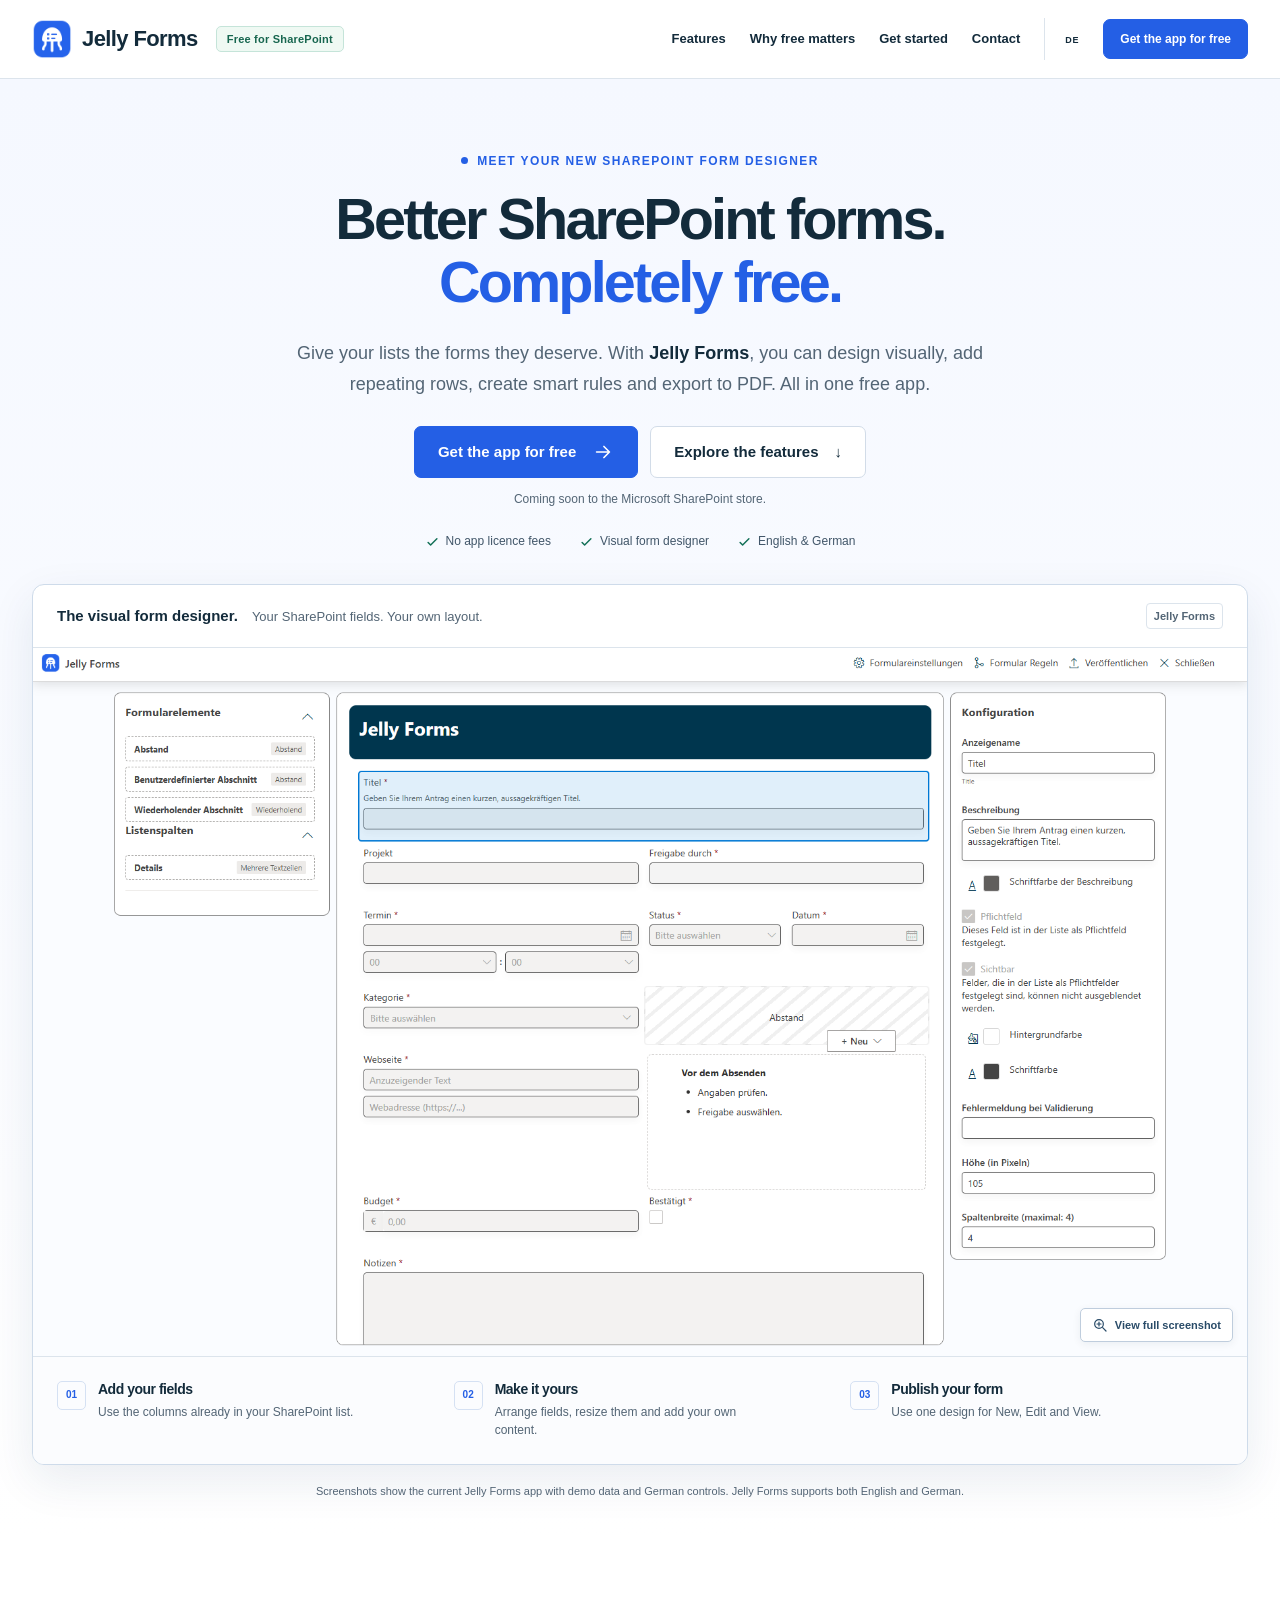
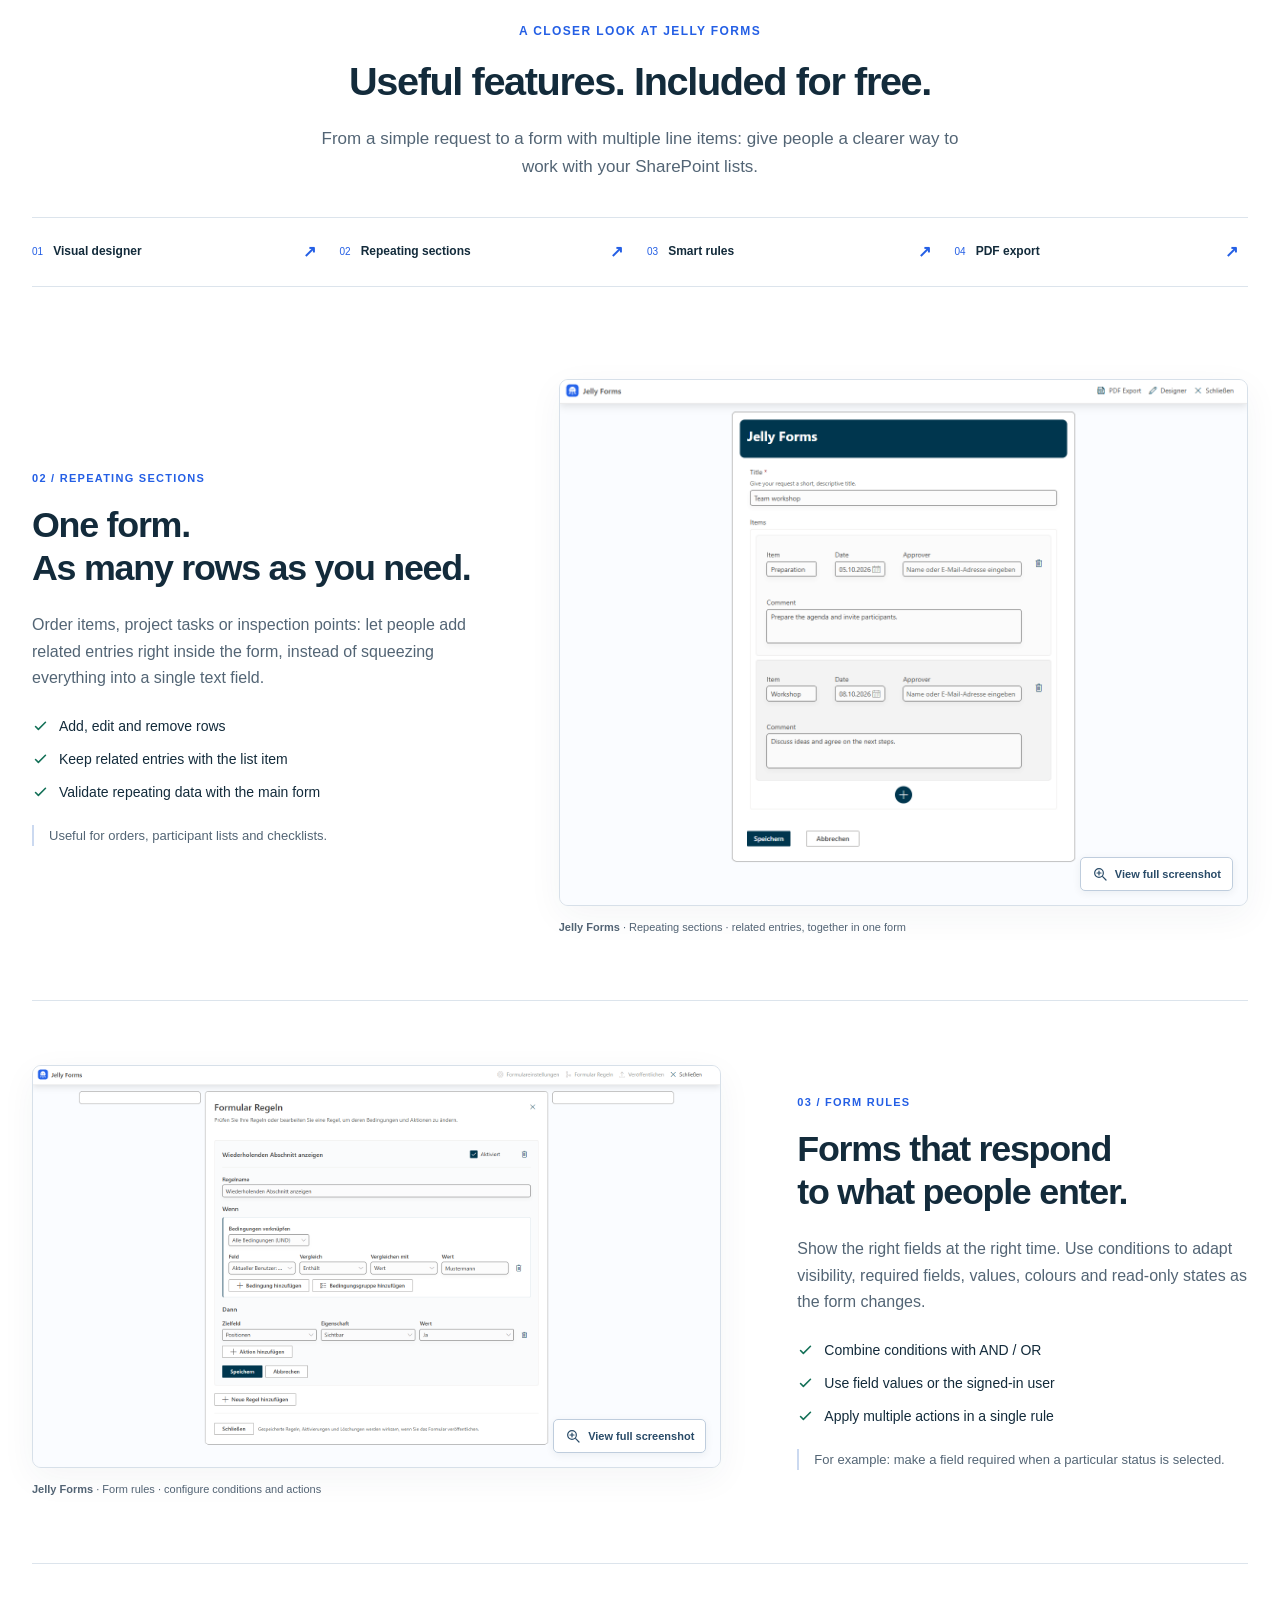
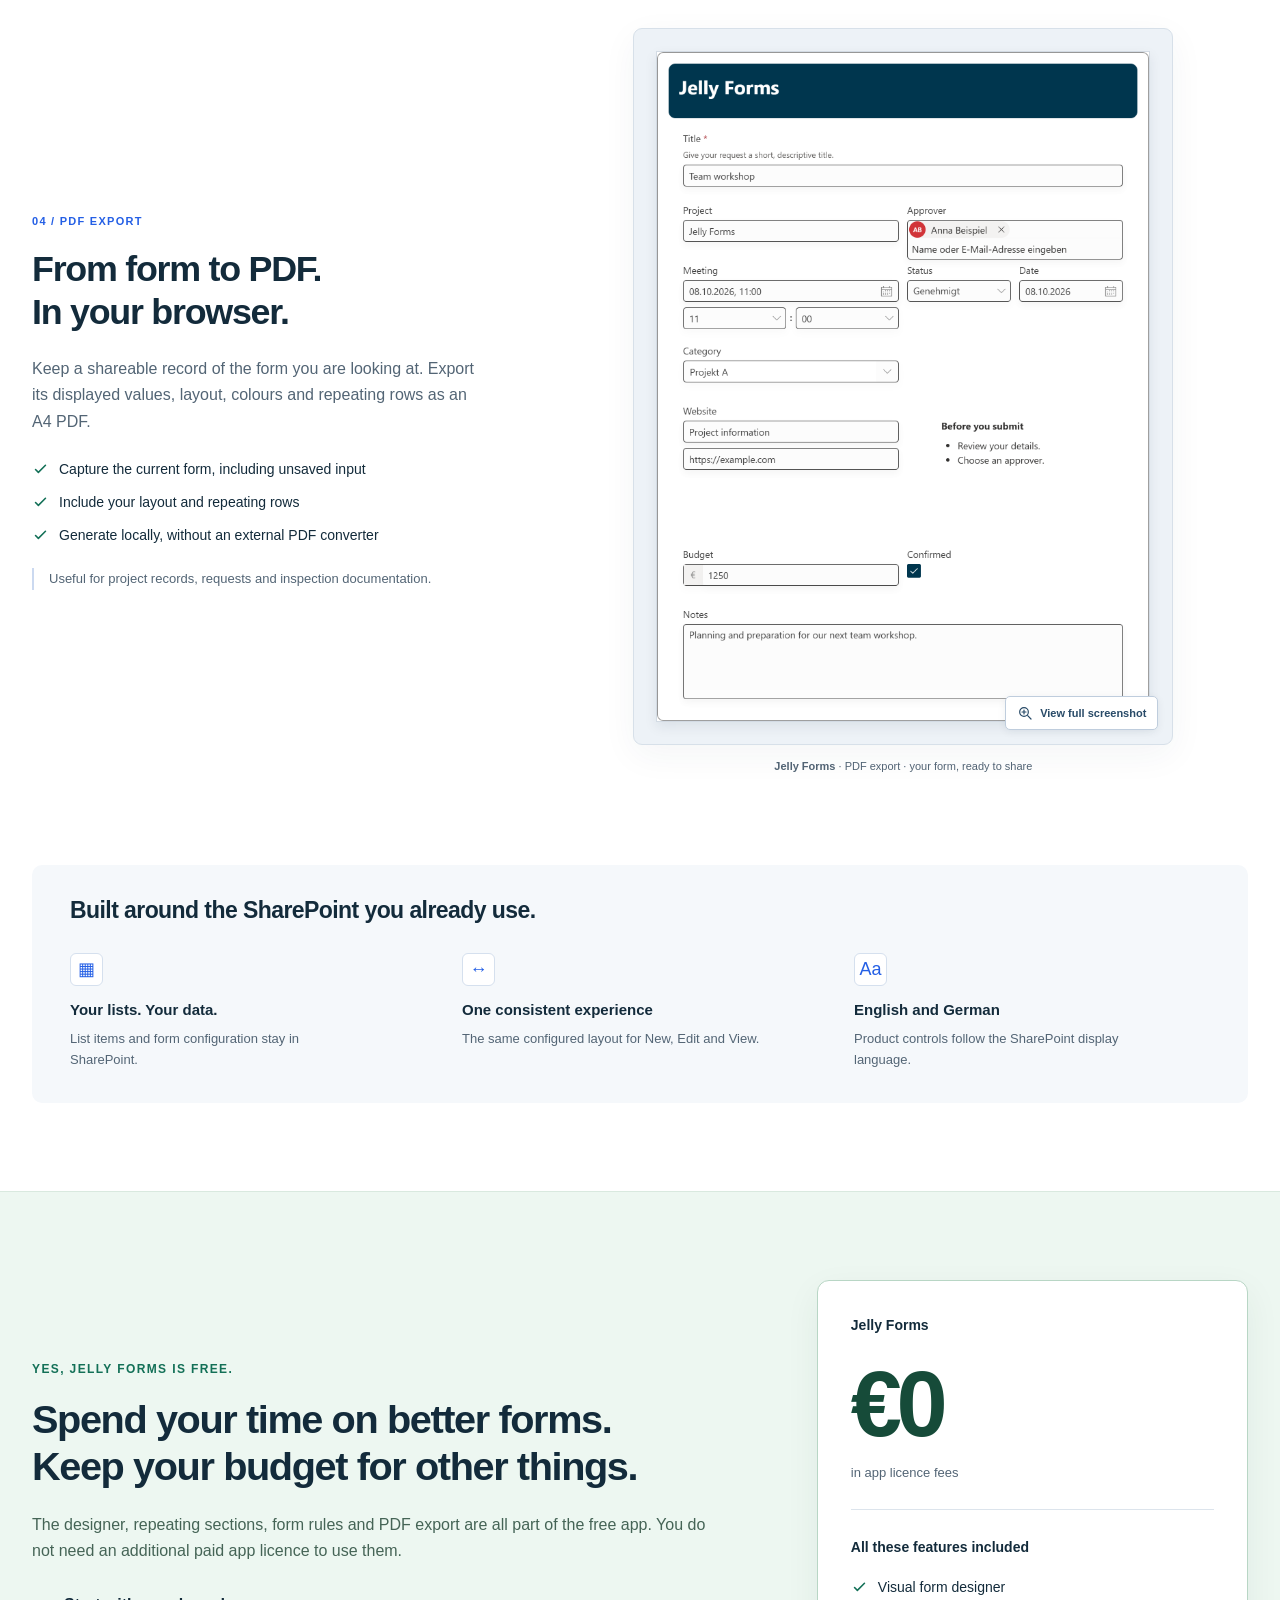
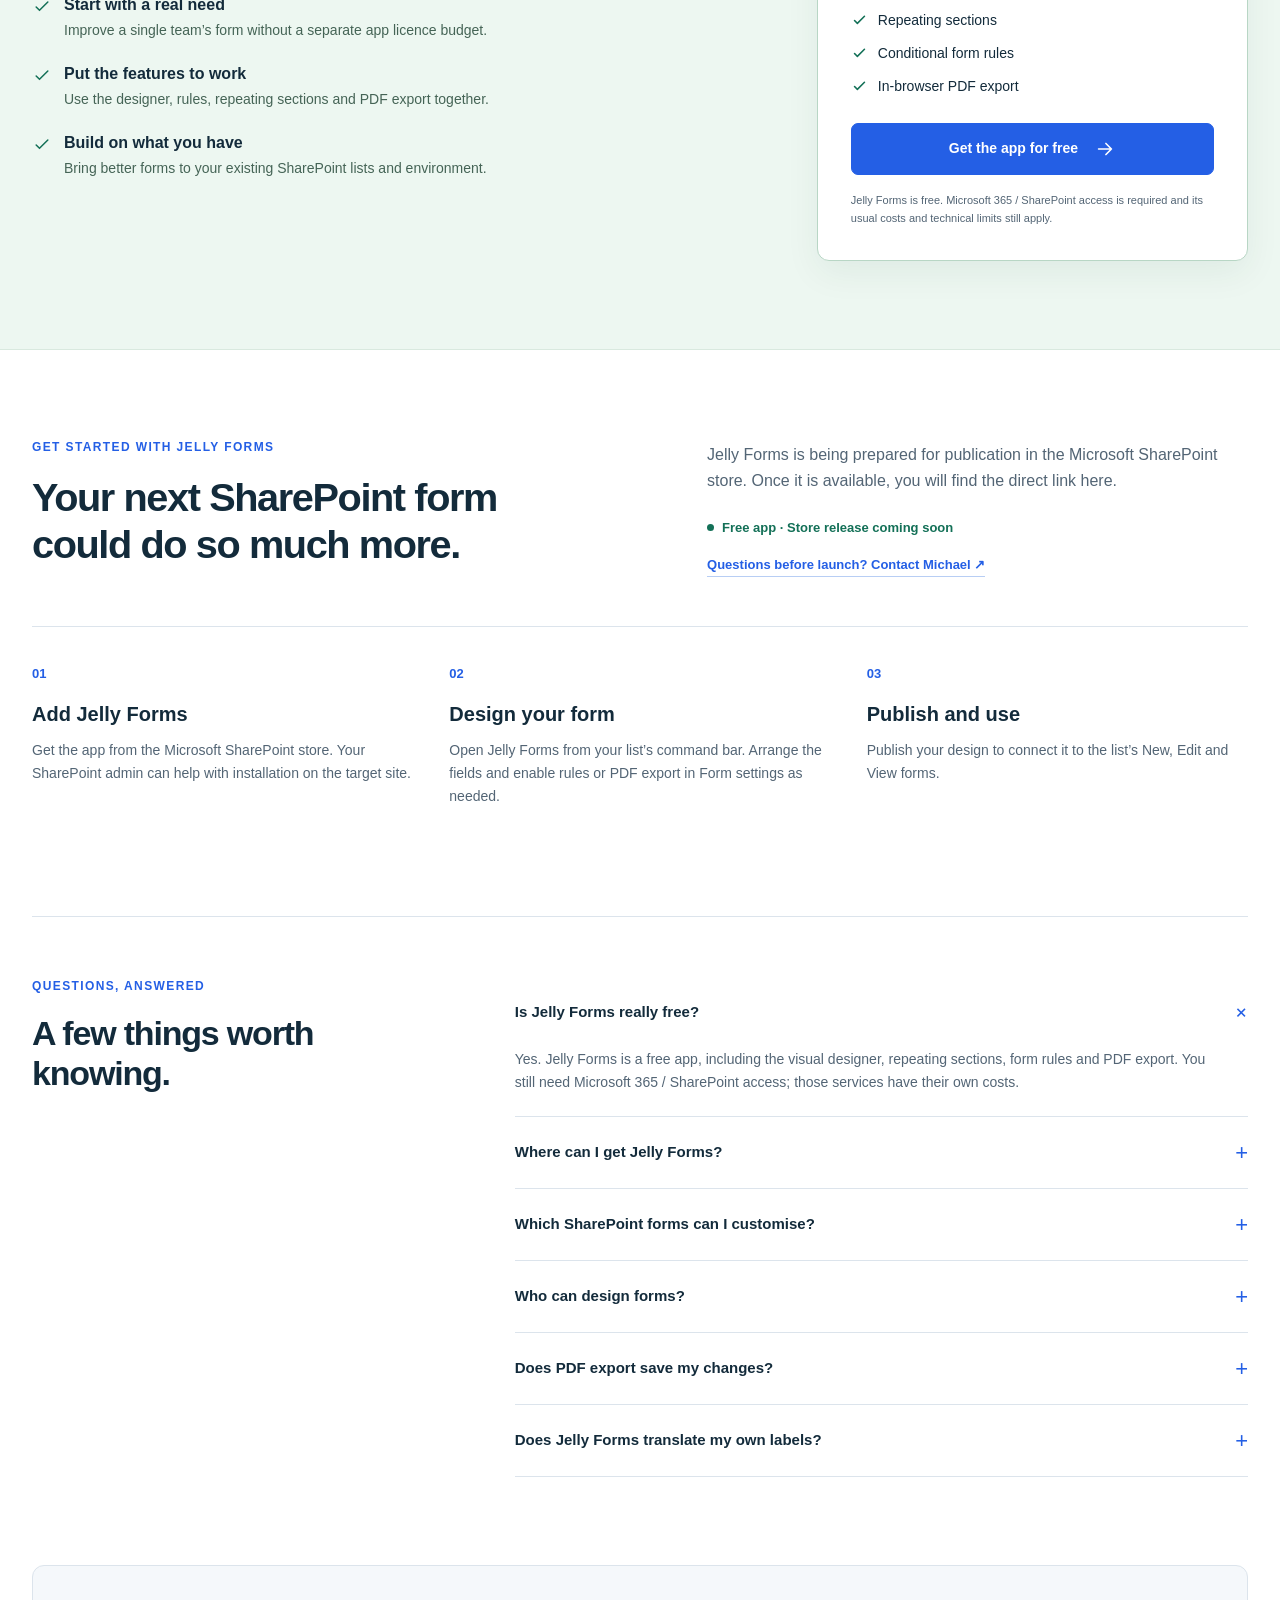
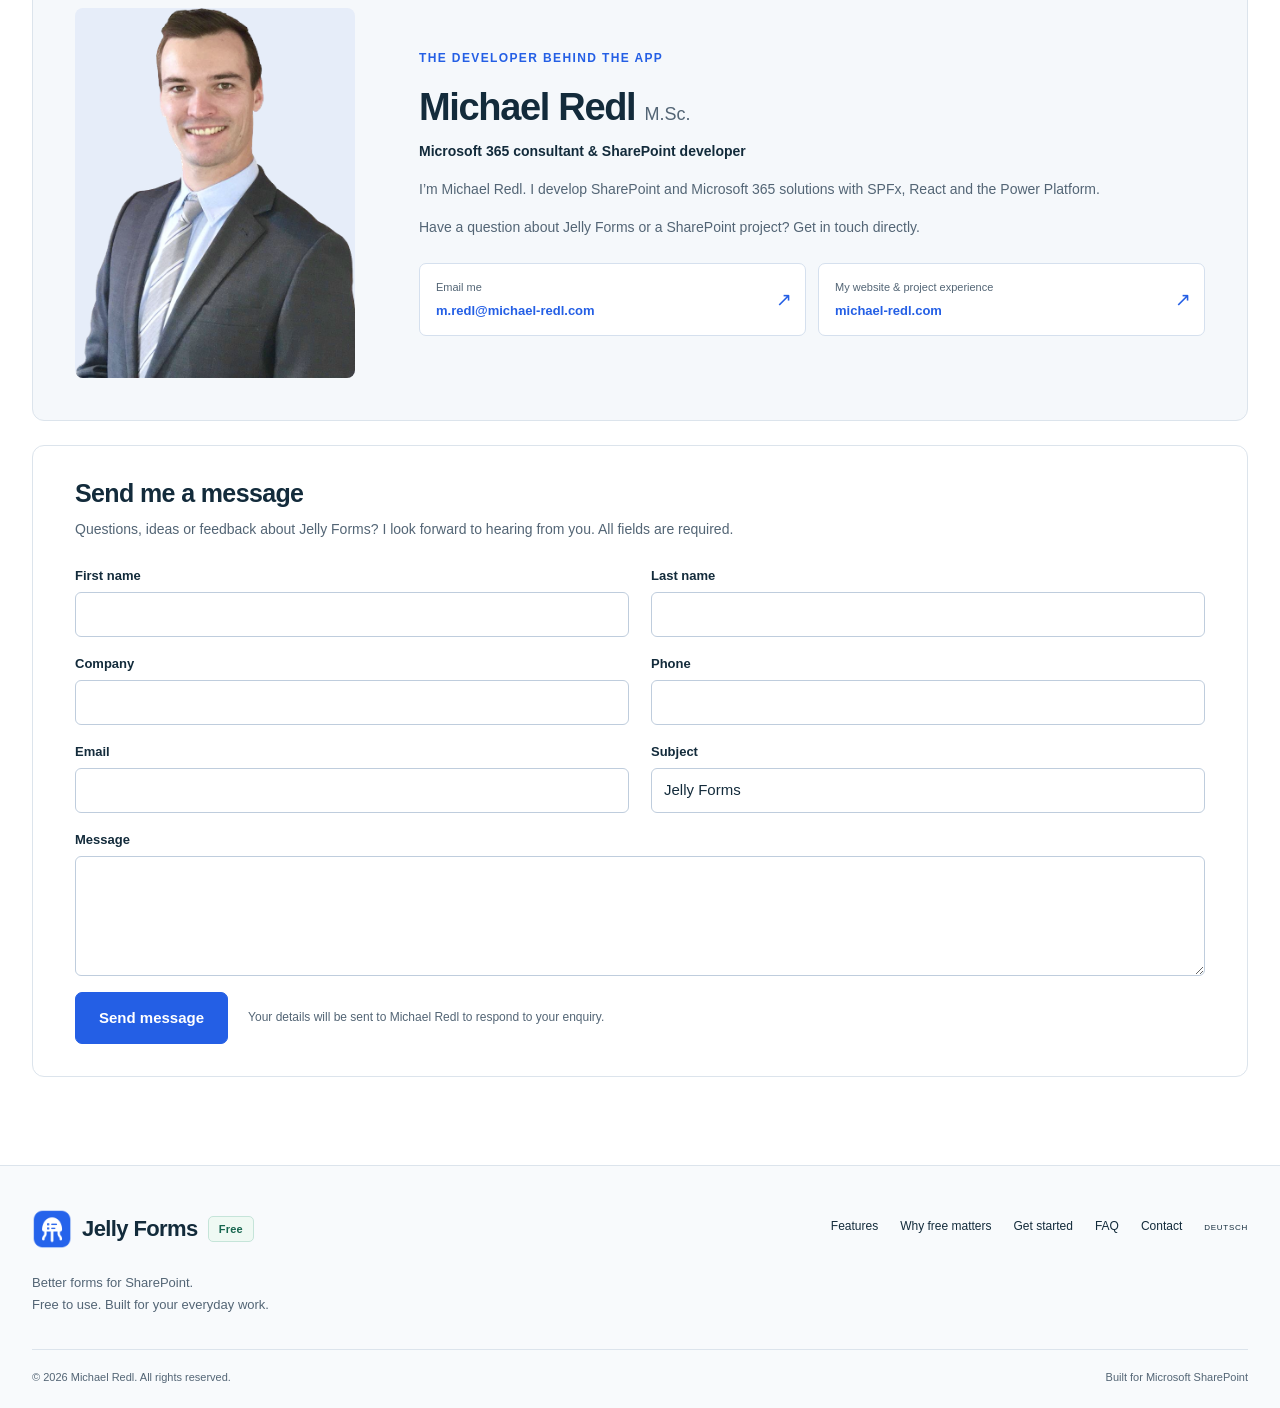
==== commit 6446841e: "added picture" ====
--- a/index-eng.html
+++ b/index-eng.html
@@ -1,467 +1,153 @@
 <!doctype html>
 <html lang="en">
-  <head>
-    <meta charset="utf-8">
-    <meta name="viewport" content="width=device-width, initial-scale=1">
-    <title>Lean Forms | Professional Forms for SharePoint Lists</title>
-    <meta name="description" content="Design professional SharePoint forms with repeating sections, dynamic rules and PDF export. Discover Lean Forms.">
-    <meta name="theme-color" content="#07172d">
-    <meta name="robots" content="index, follow">
-    <link rel="canonical" href="https://leanforms.eu/index-eng.html">
-    <link rel="alternate" hreflang="de" href="https://leanforms.eu/">
-    <link rel="alternate" hreflang="en" href="https://leanforms.eu/index-eng.html">
-    <link rel="alternate" hreflang="x-default" href="https://leanforms.eu/">
-    <link rel="icon" type="image/png" href="images/lean-forms-logo.png">
-    <meta property="og:type" content="website">
-    <meta property="og:site_name" content="Lean Forms">
-    <meta property="og:locale" content="en_GB">
-    <meta property="og:title" content="Lean Forms | Professional Forms for SharePoint Lists">
-    <meta property="og:description" content="Design visually, respond with smart rules and export directly to PDF—with Lean Forms for modern SharePoint lists.">
-    <meta property="og:url" content="https://leanforms.eu/index-eng.html">
-    <meta property="og:image" content="https://leanforms.eu/images/form-runtime.png">
-    <meta name="twitter:card" content="summary_large_image">
-    <link rel="stylesheet" href="css/styles.css">
-    <script>document.documentElement.classList.add("js");</script>
-  </head>
-  <body>
-    <a class="skip-link" href="#main-content">Skip to content</a>
+<head>
+<meta charset="utf-8">
+<meta name="viewport" content="width=device-width, initial-scale=1">
+<title>Jelly Forms | Free SharePoint Form Designer</title>
+<meta name="description" content="Jelly Forms is a free form designer for SharePoint lists. Discover visual layouts, repeating sections, smart rules and PDF export. Built for your everyday work.">
+<meta name="theme-color" content="#f8fafc">
+<meta name="robots" content="index, follow">
+<link rel="canonical" href="https://leanforms.eu/index-eng.html">
+<link rel="alternate" hreflang="de" href="https://leanforms.eu/">
+<link rel="alternate" hreflang="en" href="https://leanforms.eu/index-eng.html">
+<link rel="alternate" hreflang="x-default" href="https://leanforms.eu/">
+<link rel="icon" type="image/svg+xml" href="images/jelly-forms-icon.svg">
+<link rel="icon" type="image/png" sizes="384x384" href="images/jelly-forms-icon.png">
+<link rel="apple-touch-icon" href="images/jelly-forms-icon.png">
+<meta name="author" content="Michael Redl">
+<meta property="og:type" content="website">
+<meta property="og:site_name" content="Jelly Forms">
+<meta property="og:locale" content="en_GB">
+<meta property="og:title" content="Jelly Forms | Free SharePoint Form Designer">
+<meta property="og:description" content="Jelly Forms is a free form designer for SharePoint lists. Discover visual layouts, repeating sections, smart rules and PDF export. Built for your everyday work.">
+<meta property="og:url" content="https://leanforms.eu/index-eng.html">
+<meta property="og:image" content="https://leanforms.eu/images/jelly-forms-icon.png">
+<meta property="og:image:alt" content="Jelly Forms — jellyfish app icon">
+<meta name="twitter:card" content="summary">
+<link rel="stylesheet" href="css/styles.css">
+<script src="js/site.js" defer></script>
+</head>
+<body>
+<a class="skip-link" href="#main-content">Skip to content</a>
+<header class="site-header">
+<div class="container nav-shell">
+<a class="brand" href="#top" aria-label="Jelly Forms home"><img src="images/jelly-forms-icon.png" alt="" width="36" height="36"><span class="brand-name">Jelly Forms</span></a>
+<span class="free-badge header-badge">Free for SharePoint</span>
+<button class="nav-toggle" type="button" aria-expanded="false" aria-controls="main-navigation" aria-label="Open navigation" data-close-label="Close navigation"><span></span><span></span></button>
+<nav class="site-nav" id="main-navigation" aria-label="Main navigation">
+<a href="#features">Features</a><a href="#free">Why free matters</a><a href="#get-started">Get started</a>
+<a href="#contact">Contact</a>
+<a class="language-link" href="index.html" lang="de" hreflang="de" aria-label="Zur deutschen Version wechseln">DE</a>
+<a class="button button-small" href="#get-started" data-store-link data-live-label="Get it free from Microsoft">Get the app for free</a>
+</nav>
+</div>
+</header>
+<main id="main-content">
+<section class="hero" id="top" aria-labelledby="hero-title">
+<div class="container">
+<div class="hero-copy">
+<p class="eyebrow"><span class="status-dot"></span>Meet your new SharePoint form designer</p>
+<h1 id="hero-title">Better SharePoint forms.<br><span>Completely free.</span></h1>
+<p class="lead">Give your lists the forms they deserve. With <strong>Jelly Forms</strong>, you can design visually, add repeating rows, create smart rules and export to PDF. All in one free app.</p>
+<div class="hero-actions"><a class="button" href="#get-started" data-store-link data-live-label="Get it free from Microsoft">Get the app for free<svg viewBox="0 0 24 24" aria-hidden="true"><path d="M5 12h14m-6-6 6 6-6 6"/></svg></a><a class="button button-secondary" href="#features">Explore the features<span aria-hidden="true">↓</span></a></div>
+<p class="launch-note" data-store-pending>Coming soon to the Microsoft SharePoint store.</p><p class="launch-note" data-store-live hidden>Available free in the Microsoft SharePoint store.</p>
+<ul class="hero-proof"><li><svg viewBox="0 0 24 24" aria-hidden="true"><path d="m5 12 4 4L19 6"/></svg>No app licence fees</li><li><svg viewBox="0 0 24 24" aria-hidden="true"><path d="m5 12 4 4L19 6"/></svg>Visual form designer</li><li><svg viewBox="0 0 24 24" aria-hidden="true"><path d="m5 12 4 4L19 6"/></svg>English &amp; German</li></ul>
+</div>
+<div class="designer-showcase" id="product">
+<div class="showcase-heading"><div><strong>The visual form designer.</strong><span>Your SharePoint fields. Your own layout.</span></div><span class="capture-badge">Jelly Forms</span></div>
+<figure class="product-shot designer-shot">
+<a class="screenshot-link" aria-describedby="screenshot-note" href="images/designer.png?v=jelly-blue-20260923" data-caption="Jelly Forms · The Jelly Forms visual form designer" aria-label="View full screenshot: The Jelly Forms visual form designer">
+<img src="images/designer.png?v=jelly-blue-20260923" alt="Jelly Forms visual designer: available elements on the left, a four-column form in the centre and field properties on the right." width="1800" height="1050" fetchpriority="high">
+<span class="zoom-label"><svg viewBox="0 0 24 24" aria-hidden="true"><circle cx="10.5" cy="10.5" r="6.5"/><path d="m16 16 5 5M7.5 10.5h6m-3-3v6"/></svg>View full screenshot</span></a><figcaption><span class="capture-version">Jelly Forms</span> · The Jelly Forms visual form designer</figcaption></figure>
+<div class="design-notes"><div><span class="note-number">01</span><div><h2>Add your fields</h2><p>Use the columns already in your SharePoint list.</p></div></div><div><span class="note-number">02</span><div><h2>Make it yours</h2><p>Arrange fields, resize them and add your own content.</p></div></div><div><span class="note-number">03</span><div><h2>Publish your form</h2><p>Use one design for New, Edit and View.</p></div></div></div>
+</div>
+<p class="language-note" id="screenshot-note">Screenshots show the current Jelly Forms app with demo data and German controls. Jelly Forms supports both English and German.</p>
+</div>
+</section>
+<section class="section features-section" id="features" aria-labelledby="features-title">
+<div class="container">
+<div class="section-heading"><p class="eyebrow">A closer look at Jelly Forms</p><h2 id="features-title">Useful features. Included for free.</h2><p>From a simple request to a form with multiple line items: give people a clearer way to work with your SharePoint lists.</p></div>
+<nav class="feature-jumps" aria-label="Features"><a href="#product"><span aria-hidden="true">01</span>Visual designer<span aria-hidden="true">↗</span></a><a href="#repeating"><span aria-hidden="true">02</span>Repeating sections<span aria-hidden="true">↗</span></a><a href="#rules"><span aria-hidden="true">03</span>Smart rules<span aria-hidden="true">↗</span></a><a href="#pdf"><span aria-hidden="true">04</span>PDF export<span aria-hidden="true">↗</span></a></nav>
+<article class="feature-row " id="repeating" aria-labelledby="repeating-title">
+<div class="feature-copy"><p class="eyebrow">02 / Repeating sections</p><h3 id="repeating-title">One form.<br>As many rows as you need.</h3><p>Order items, project tasks or inspection points: let people add related entries right inside the form, instead of squeezing everything into a single text field.</p><ul class="check-list"><li><svg viewBox="0 0 24 24" aria-hidden="true"><path d="m5 12 4 4L19 6"/></svg>Add, edit and remove rows</li><li><svg viewBox="0 0 24 24" aria-hidden="true"><path d="m5 12 4 4L19 6"/></svg>Keep related entries with the list item</li><li><svg viewBox="0 0 24 24" aria-hidden="true"><path d="m5 12 4 4L19 6"/></svg>Validate repeating data with the main form</li></ul><p class="example-note">Useful for orders, participant lists and checklists.</p></div>
+<figure class="product-shot repeating-shot">
+<a class="screenshot-link" aria-describedby="screenshot-note" href="images/repeating-sections-en.png?v=jelly-blue-20260923" data-caption="Jelly Forms · Repeating sections · related entries, together in one form" aria-label="View full screenshot: Repeating sections · related entries, together in one form">
+<img src="images/repeating-sections-en.png?v=jelly-blue-20260923" alt="Jelly Forms repeating section with two editable rows containing an item, date, approver and comment." width="1440" height="1100" loading="lazy" decoding="async">
+<span class="zoom-label"><svg viewBox="0 0 24 24" aria-hidden="true"><circle cx="10.5" cy="10.5" r="6.5"/><path d="m16 16 5 5M7.5 10.5h6m-3-3v6"/></svg>View full screenshot</span></a><figcaption><span class="capture-version">Jelly Forms</span> · Repeating sections · related entries, together in one form</figcaption></figure></article>
+<article class="feature-row feature-reverse" id="rules" aria-labelledby="rules-title">
+<div class="feature-copy"><p class="eyebrow">03 / Form rules</p><h3 id="rules-title">Forms that respond<br>to what people enter.</h3><p>Show the right fields at the right time. Use conditions to adapt visibility, required fields, values, colours and read-only states as the form changes.</p><ul class="check-list"><li><svg viewBox="0 0 24 24" aria-hidden="true"><path d="m5 12 4 4L19 6"/></svg>Combine conditions with AND / OR</li><li><svg viewBox="0 0 24 24" aria-hidden="true"><path d="m5 12 4 4L19 6"/></svg>Use field values or the signed-in user</li><li><svg viewBox="0 0 24 24" aria-hidden="true"><path d="m5 12 4 4L19 6"/></svg>Apply multiple actions in a single rule</li></ul><p class="example-note">For example: make a field required when a particular status is selected.</p></div>
+<figure class="product-shot rules-shot">
+<a class="screenshot-link" aria-describedby="screenshot-note" href="images/rules.png?v=jelly-blue-20260923" data-caption="Jelly Forms · Form rules · configure conditions and actions" aria-label="View full screenshot: Form rules · configure conditions and actions">
+<img src="images/rules.png?v=jelly-blue-20260923" alt="Jelly Forms rule editor with a condition on the current user and an action that makes a repeating section visible." width="1800" height="1050" loading="lazy" decoding="async">
+<span class="zoom-label"><svg viewBox="0 0 24 24" aria-hidden="true"><circle cx="10.5" cy="10.5" r="6.5"/><path d="m16 16 5 5M7.5 10.5h6m-3-3v6"/></svg>View full screenshot</span></a><figcaption><span class="capture-version">Jelly Forms</span> · Form rules · configure conditions and actions</figcaption></figure></article>
+<article class="feature-row " id="pdf" aria-labelledby="pdf-title">
+<div class="feature-copy"><p class="eyebrow">04 / PDF export</p><h3 id="pdf-title">From form to PDF.<br>In your browser.</h3><p>Keep a shareable record of the form you are looking at. Export its displayed values, layout, colours and repeating rows as an A4 PDF.</p><ul class="check-list"><li><svg viewBox="0 0 24 24" aria-hidden="true"><path d="m5 12 4 4L19 6"/></svg>Capture the current form, including unsaved input</li><li><svg viewBox="0 0 24 24" aria-hidden="true"><path d="m5 12 4 4L19 6"/></svg>Include your layout and repeating rows</li><li><svg viewBox="0 0 24 24" aria-hidden="true"><path d="m5 12 4 4L19 6"/></svg>Generate locally, without an external PDF converter</li></ul><p class="example-note">Useful for project records, requests and inspection documentation.</p></div>
+<figure class="product-shot pdf-shot">
+<a class="screenshot-link" aria-describedby="screenshot-note" href="images/pdf-export-en.png?v=jelly-blue-20260923" data-caption="Jelly Forms · PDF export · your form, ready to share" aria-label="View full screenshot: PDF export · your form, ready to share">
+<img src="images/pdf-export-en.png?v=jelly-blue-20260923" alt="PDF output from Jelly Forms, preserving the form heading, field layout and values." width="1440" height="1960" loading="lazy" decoding="async">
+<span class="zoom-label"><svg viewBox="0 0 24 24" aria-hidden="true"><circle cx="10.5" cy="10.5" r="6.5"/><path d="m16 16 5 5M7.5 10.5h6m-3-3v6"/></svg>View full screenshot</span></a><figcaption><span class="capture-version">Jelly Forms</span> · PDF export · your form, ready to share</figcaption></figure></article>
+<div class="sharepoint-fit"><h3>Built around the SharePoint you already use.</h3><div class="fit-grid"><div><span class="fit-symbol" aria-hidden="true">▦</span><h4>Your lists. Your data.</h4><p>List items and form configuration stay in SharePoint.</p></div><div><span class="fit-symbol" aria-hidden="true">↔</span><h4>One consistent experience</h4><p>The same configured layout for New, Edit and View.</p></div><div><span class="fit-symbol" aria-hidden="true">Aa</span><h4>English and German</h4><p>Product controls follow the SharePoint display language.</p></div></div></div>
+</div>
+</section>
+<section class="section free-section" id="free" aria-labelledby="free-title">
+<div class="container free-layout">
+<div class="free-copy"><p class="eyebrow">Yes, Jelly Forms is free.</p><h2 id="free-title">Spend your time on better forms.<br>Keep your budget for other things.</h2><p class="free-lead">The designer, repeating sections, form rules and PDF export are all part of the free app. You do not need an additional paid app licence to use them.</p>
+<div class="free-reasons"><div><svg viewBox="0 0 24 24" aria-hidden="true"><path d="m5 12 4 4L19 6"/></svg><div><h3>Start with a real need</h3><p>Improve a single team’s form without a separate app licence budget.</p></div></div><div><svg viewBox="0 0 24 24" aria-hidden="true"><path d="m5 12 4 4L19 6"/></svg><div><h3>Put the features to work</h3><p>Use the designer, rules, repeating sections and PDF export together.</p></div></div><div><svg viewBox="0 0 24 24" aria-hidden="true"><path d="m5 12 4 4L19 6"/></svg><div><h3>Build on what you have</h3><p>Bring better forms to your existing SharePoint lists and environment.</p></div></div></div>
+</div>
+<div class="price-card"><p class="price-label">Jelly Forms</p><p class="price">€0<span>in app licence fees</span></p><div class="price-divider"></div><p class="price-included">All these features included</p><ul class="check-list"><li><svg viewBox="0 0 24 24" aria-hidden="true"><path d="m5 12 4 4L19 6"/></svg>Visual form designer</li><li><svg viewBox="0 0 24 24" aria-hidden="true"><path d="m5 12 4 4L19 6"/></svg>Repeating sections</li><li><svg viewBox="0 0 24 24" aria-hidden="true"><path d="m5 12 4 4L19 6"/></svg>Conditional form rules</li><li><svg viewBox="0 0 24 24" aria-hidden="true"><path d="m5 12 4 4L19 6"/></svg>In-browser PDF export</li></ul><a class="button" href="#get-started" data-store-link data-live-label="Get it free from Microsoft">Get the app for free<svg viewBox="0 0 24 24" aria-hidden="true"><path d="M5 12h14m-6-6 6 6-6 6"/></svg></a><p class="price-note">Jelly Forms is free. Microsoft 365 / SharePoint access is required and its usual costs and technical limits still apply.</p></div>
+</div>
+</section>
+<section class="section start-section" id="get-started" aria-labelledby="start-title">
+<div class="container">
+<div class="start-intro"><div><p class="eyebrow">Get started with Jelly Forms</p><h2 id="start-title">Your next SharePoint form<br>could do so much more.</h2></div>
+<div class="start-copy"><p data-store-pending>Jelly Forms is being prepared for publication in the Microsoft SharePoint store. Once it is available, you will find the direct link here.</p><p data-store-live hidden>Get the app for free from the Microsoft SharePoint store and add it to your SharePoint environment.</p><p class="store-status" data-store-pending><span class="status-dot"></span>Free app · Store release coming soon</p><a class="button" href="#get-started" data-store-live data-store-link data-live-label="Get it free from Microsoft" hidden>Get it free from Microsoft</a><a class="text-link" href="#contact" data-store-pending>Questions before launch? Contact Michael ↗</a><a class="text-link" href="#contact" data-store-live hidden>Questions about the app? Contact Michael ↗</a></div></div>
+<ol class="steps"><li><span class="step-number">01</span><h3>Add Jelly Forms</h3><p>Get the app from the Microsoft SharePoint store. Your SharePoint admin can help with installation on the target site.</p></li><li><span class="step-number">02</span><h3>Design your form</h3><p>Open Jelly Forms from your list’s command bar. Arrange the fields and enable rules or PDF export in Form settings as needed.</p></li><li><span class="step-number">03</span><h3>Publish and use</h3><p>Publish your design to connect it to the list’s New, Edit and View forms.</p></li></ol>
+</div>
+</section>
+<section class="section faq-section" id="faq" aria-labelledby="faq-title"><div class="container faq-layout">
+<div><p class="eyebrow">Questions, answered</p><h2 id="faq-title">A few things worth knowing.</h2></div>
+<div class="faq-list"><details open><summary>Is Jelly Forms really free?<span aria-hidden="true">+</span></summary><div class="faq-answer"><p>Yes. Jelly Forms is a free app, including the visual designer, repeating sections, form rules and PDF export. You still need Microsoft 365 / SharePoint access; those services have their own costs.</p></div></details><details><summary>Where can I get Jelly Forms?<span aria-hidden="true">+</span></summary><div class="faq-answer"><p data-store-pending>The Microsoft SharePoint store release is being prepared. The app is not listed yet. A direct link will be added here when it is published.</p><p data-store-live hidden>Jelly Forms is available free in the Microsoft SharePoint store. Use the link in the getting-started section to open the listing.</p></div></details><details><summary>Which SharePoint forms can I customise?<span aria-hidden="true">+</span></summary><div class="faq-answer"><p>Jelly Forms customises the New, Edit and View forms of modern generic SharePoint lists. Document libraries are not part of its intended scope.</p></div></details><details><summary>Who can design forms?<span aria-hidden="true">+</span></summary><div class="faq-answer"><p>The designer requires the Manage Lists permission on the target list. Publishing also requires permission to write the form configuration. Normal form use follows each user’s SharePoint permissions.</p></div></details><details><summary>Does PDF export save my changes?<span aria-hidden="true">+</span></summary><div class="faq-answer"><p>No. The export captures the values currently displayed, including unsaved input. Save the form separately to update the SharePoint list item.</p></div></details><details><summary>Does Jelly Forms translate my own labels?<span aria-hidden="true">+</span></summary><div class="faq-answer"><p>The product controls are available in English and German. Your custom field labels, choices and authored content remain under your control and are not translated automatically.</p></div></details></div>
+</div></section>
 
-    <header class="site-header">
-      <div class="container nav-shell">
-        <a class="brand" href="#top" aria-label="Lean Forms home">
-          <img src="images/lean-forms-logo.png" alt="" width="34" height="34">
-          <span>Lean Forms</span>
-        </a>
+<section class="section contact-section" id="contact" aria-labelledby="contact-title">
+<div class="container">
+<div class="contact-card">
+<div class="contact-portrait"><img src="images/michael-redl.png" alt="Michael Redl, Microsoft 365 consultant and SharePoint developer" width="647" height="854" loading="lazy" decoding="async"></div>
+<div class="contact-copy">
+<p class="eyebrow">The developer behind the app</p>
+<h2 id="contact-title">Michael Redl <span>M.Sc.</span></h2>
+<p class="contact-role">Microsoft 365 consultant &amp; SharePoint developer</p>
+<p>I’m Michael Redl. I develop SharePoint and Microsoft 365 solutions with SPFx, React and the Power Platform.</p>
+<p>Have a question about Jelly Forms or a SharePoint project? Get in touch directly.</p>
+<address class="contact-details">
+<a class="contact-detail" href="mailto:m.redl@michael-redl.com?subject=Jelly%20Forms"><span>Email me</span><strong>m.redl@michael-redl.com</strong><span class="contact-arrow" aria-hidden="true">↗</span></a>
+<a class="contact-detail" href="https://michael-redl.com/"><span>My website &amp; project experience</span><strong>michael-redl.com</strong><span class="contact-arrow" aria-hidden="true">↗</span></a>
+</address>
+</div>
+</div>
 
-        <button class="nav-toggle" type="button" aria-expanded="false" aria-controls="main-navigation" aria-label="Open navigation">
-          <span></span>
-        </button>
-
-        <nav class="site-nav" id="main-navigation" aria-label="Main navigation">
-          <a href="#features">Features</a>
-          <a href="#product">Product</a>
-          <a href="#process">How it works</a>
-          <a href="#faq">FAQ</a>
-          <a class="lang-link" href="index.html" lang="de" aria-label="Zur deutschen Version wechseln">
-            <svg viewBox="0 0 24 24" fill="none" stroke="currentColor" stroke-width="1.8" aria-hidden="true"><circle cx="12" cy="12" r="9"></circle><path d="M3.5 12h17M12 3c2.2 2.5 3.2 5.5 3.2 9S14.2 18.5 12 21c-2.2-2.5-3.2-5.5-3.2-9S9.8 5.5 12 3Z"></path></svg>
-            Deutsch
-          </a>
-          <a class="nav-cta" href="mailto:m.redl@michael-redl.com?subject=Lean%20Forms%20%E2%80%93%20Enquiry&amp;body=Hello%20Mr%20Redl%2C%0D%0A%0D%0AI%20am%20interested%20in%20Lean%20Forms.%0D%0A%0D%0AOur%20use%20case%3A%20">Contact</a>
-        </nav>
-      </div>
-    </header>
-
-    <main id="main-content">
-      <section class="hero" id="top">
-        <div class="container hero-grid">
-          <div class="hero-copy">
-            <p class="eyebrow reveal">Form designer for modern SharePoint lists</p>
-            <h1 class="reveal delay-1">SharePoint forms that adapt to <span class="gradient-text">your process.</span></h1>
-            <p class="lead reveal delay-2">Lean Forms turns the New, Edit and View forms of your SharePoint lists into clear workspaces—with visual design, dynamic rules, repeating sections and PDF export.</p>
-            <div class="hero-actions reveal delay-3">
-              <a class="button button-primary" href="mailto:m.redl@michael-redl.com?subject=Lean%20Forms%20%E2%80%93%20Enquiry&amp;body=Hello%20Mr%20Redl%2C%0D%0A%0D%0AI%20am%20interested%20in%20Lean%20Forms.%0D%0A%0D%0AOur%20use%20case%3A%20">
-                Discuss your use case
-                <svg viewBox="0 0 24 24" fill="none" stroke="currentColor" stroke-width="2" aria-hidden="true"><path d="m5 12 14 0M13 6l6 6-6 6"></path></svg>
-              </a>
-              <a class="button button-secondary" href="#product">See the product</a>
-            </div>
-            <div class="hero-proof reveal delay-3" aria-label="Product benefits">
-              <span><svg viewBox="0 0 24 24" fill="none" stroke="currentColor" stroke-width="2.3" aria-hidden="true"><path d="m5 12 4 4L19 6"></path></svg>Directly in SharePoint</span>
-              <span><svg viewBox="0 0 24 24" fill="none" stroke="currentColor" stroke-width="2.3" aria-hidden="true"><path d="m5 12 4 4L19 6"></path></svg>English &amp; German</span>
-              <span><svg viewBox="0 0 24 24" fill="none" stroke="currentColor" stroke-width="2.3" aria-hidden="true"><path d="m5 12 4 4L19 6"></path></svg>Personal contact</span>
-            </div>
-          </div>
-
-          <div class="hero-visual reveal delay-2" aria-label="Lean Forms product view">
-            <div class="hero-orbit" aria-hidden="true"></div>
-            <div class="browser-card">
-              <div class="browser-bar" aria-hidden="true">
-                <span class="browser-dot"></span><span class="browser-dot"></span><span class="browser-dot"></span>
-                <span class="browser-address"></span>
-              </div>
-              <img src="images/form-runtime.png" alt="Completed approval form in Lean Forms with PDF export and designer" width="1440" height="1100">
-            </div>
-            <div class="float-card float-card-top">
-              <svg viewBox="0 0 24 24" fill="none" stroke="currentColor" stroke-width="1.9" aria-hidden="true"><path d="M4 5.5A2.5 2.5 0 0 1 6.5 3h11A2.5 2.5 0 0 1 20 5.5v13a2.5 2.5 0 0 1-2.5 2.5h-11A2.5 2.5 0 0 1 4 18.5v-13Z"></path><path d="M8 7h8M8 11h8M8 15h4"></path></svg>
-              New · Edit · View
-            </div>
-            <div class="float-card float-card-bottom">
-              <svg viewBox="0 0 24 24" fill="none" stroke="currentColor" stroke-width="1.9" aria-hidden="true"><path d="M7 3h7l4 4v14H7z"></path><path d="M14 3v5h5M9 16h6M9 12h6"></path></svg>
-              A4 PDF in your browser
-            </div>
-          </div>
-        </div>
-      </section>
-
-      <div class="trust-bar" aria-label="Lean Forms overview">
-        <div class="container trust-items">
-          <div class="trust-item">
-            <svg viewBox="0 0 24 24" fill="none" stroke="currentColor" stroke-width="1.9" aria-hidden="true"><rect x="3" y="3" width="8" height="8" rx="1"></rect><rect x="13" y="3" width="8" height="8" rx="1"></rect><rect x="3" y="13" width="8" height="8" rx="1"></rect><rect x="13" y="13" width="8" height="8" rx="1"></rect></svg>
-            Modern SharePoint lists
-          </div>
-          <div class="trust-item">
-            <svg viewBox="0 0 24 24" fill="none" stroke="currentColor" stroke-width="1.9" aria-hidden="true"><path d="M5 4h14v16H5zM8 8h8M8 12h3M8 16h6"></path></svg>
-            Visual form designer
-          </div>
-          <div class="trust-item">
-            <svg viewBox="0 0 24 24" fill="none" stroke="currentColor" stroke-width="1.9" aria-hidden="true"><path d="M4 17V7l8-4 8 4v10l-8 4-8-4Z"></path><path d="m4 7 8 4 8-4M12 11v10"></path></svg>
-            SharePoint-based storage
-          </div>
-          <div class="trust-item">
-            <svg viewBox="0 0 24 24" fill="none" stroke="currentColor" stroke-width="1.9" aria-hidden="true"><path d="M7 3h7l4 4v14H7z"></path><path d="M14 3v5h5M9 16h6M9 12h6"></path></svg>
-            No external PDF converter
-          </div>
-        </div>
-      </div>
-
-      <section class="section" aria-labelledby="benefits-title">
-        <div class="container">
-          <div class="section-heading center reveal">
-            <p class="eyebrow">More structure. Fewer detours.</p>
-            <h2 id="benefits-title">Turn a list into a clear workspace.</h2>
-            <p>Standard forms rarely reflect the way every team works. Lean Forms arranges information around what your users actually need—directly in SharePoint.</p>
-          </div>
-          <div class="benefit-grid">
-            <article class="benefit-card reveal">
-              <span class="benefit-number" aria-hidden="true">01</span>
-              <div class="icon-box"><svg viewBox="0 0 24 24" fill="none" stroke="currentColor" stroke-width="1.8" aria-hidden="true"><path d="M4 5h16M4 12h10M4 19h13"></path><circle cx="18" cy="12" r="2"></circle></svg></div>
-              <h3>Capture information clearly</h3>
-              <p>Structured layouts with up to four columns guide users through even detailed forms.</p>
-            </article>
-            <article class="benefit-card reveal delay-1">
-              <span class="benefit-number" aria-hidden="true">02</span>
-              <div class="icon-box"><svg viewBox="0 0 24 24" fill="none" stroke="currentColor" stroke-width="1.8" aria-hidden="true"><path d="M4 7h9M4 17h16"></path><circle cx="17" cy="7" r="3"></circle><circle cx="8" cy="17" r="3"></circle></svg></div>
-              <h3>Respond dynamically</h3>
-              <p>Rules adapt fields and sections to entered values or the currently signed-in user.</p>
-            </article>
-            <article class="benefit-card reveal delay-2">
-              <span class="benefit-number" aria-hidden="true">03</span>
-              <div class="icon-box"><svg viewBox="0 0 24 24" fill="none" stroke="currentColor" stroke-width="1.8" aria-hidden="true"><path d="M7 3h7l4 4v14H7z"></path><path d="M14 3v5h5M9 13h6M9 17h4"></path></svg></div>
-              <h3>Create a clear record</h3>
-              <p>Export the displayed form—including its layout and repeating rows—as an A4 PDF.</p>
-            </article>
-          </div>
-        </div>
-      </section>
-
-      <section class="section section-soft" id="features" aria-labelledby="features-title">
-        <div class="container">
-          <div class="section-heading reveal">
-            <p class="eyebrow">Powerful building blocks</p>
-            <h2 id="features-title">Everything you need for better SharePoint forms.</h2>
-            <p>From initial design to daily use, Lean Forms combines flexible layouts with features built for real business processes.</p>
-          </div>
-          <div class="feature-grid">
-            <article class="feature-card reveal">
-              <span class="feature-kicker">Design</span>
-              <div class="icon-box"><svg viewBox="0 0 24 24" fill="none" stroke="currentColor" stroke-width="1.8" aria-hidden="true"><path d="M4 5h16v14H4z"></path><path d="M4 10h16M10 10v9"></path><path d="m17 3 4 4"></path></svg></div>
-              <h3>Visual form designer</h3>
-              <p>Arrange and resize fields, headings, rich text, images and custom sections in flexible one-to-four-column layouts.</p>
-            </article>
-            <article class="feature-card reveal delay-1">
-              <span class="feature-kicker">Repeat</span>
-              <div class="icon-box"><svg viewBox="0 0 24 24" fill="none" stroke="currentColor" stroke-width="1.8" aria-hidden="true"><path d="M5 5h14v5H5zM5 14h14v5H5z"></path><path d="M8 7.5h8M8 16.5h8"></path></svg></div>
-              <h3>Repeating sections</h3>
-              <p>Capture line items, participants or inspection points as rows that users can add, edit and remove within the form.</p>
-            </article>
-            <article class="feature-card reveal delay-2">
-              <span class="feature-kicker">Automate</span>
-              <div class="icon-box"><svg viewBox="0 0 24 24" fill="none" stroke="currentColor" stroke-width="1.8" aria-hidden="true"><path d="M5 5h5v5H5zM14 14h5v5h-5z"></path><path d="M10 7.5h3a3 3 0 0 1 3 3V14M7.5 10v5a2 2 0 0 0 2 2H14"></path></svg></div>
-              <h3>Powerful form rules</h3>
-              <p>Nested AND/OR conditions control values, visibility, required states, colours and read-only behaviour.</p>
-            </article>
-            <article class="feature-card reveal">
-              <span class="feature-kicker">Export</span>
-              <div class="icon-box"><svg viewBox="0 0 24 24" fill="none" stroke="currentColor" stroke-width="1.8" aria-hidden="true"><path d="M7 3h7l4 4v14H7z"></path><path d="M14 3v5h5M12 11v6M9.5 14.5 12 17l2.5-2.5"></path></svg></div>
-              <h3>In-browser PDF export</h3>
-              <p>Download the current form with its colours, content and repeating rows as an A4 PDF—without an external conversion service.</p>
-            </article>
-            <article class="feature-card reveal delay-1">
-              <span class="feature-kicker">Consistent</span>
-              <div class="icon-box"><svg viewBox="0 0 24 24" fill="none" stroke="currentColor" stroke-width="1.8" aria-hidden="true"><path d="M5 4h14v16H5z"></path><path d="M8 8h8M8 12h8M8 16h5"></path><path d="m15 16 2 2 4-5"></path></svg></div>
-              <h3>One design across every mode</h3>
-              <p>New, Edit and View forms share the same configured experience for a consistent interface throughout the item lifecycle.</p>
-            </article>
-            <article class="feature-card reveal delay-2">
-              <span class="feature-kicker">Localised</span>
-              <div class="icon-box"><svg viewBox="0 0 24 24" fill="none" stroke="currentColor" stroke-width="1.8" aria-hidden="true"><circle cx="12" cy="12" r="9"></circle><path d="M3.5 12h17M12 3c2.2 2.5 3.2 5.5 3.2 9S14.2 18.5 12 21c-2.2-2.5-3.2-5.5-3.2-9S9.8 5.5 12 3Z"></path></svg></div>
-              <h3>English and German</h3>
-              <p>Product controls follow the SharePoint display language. Your own field labels and content remain fully under your control.</p>
-            </article>
-          </div>
-        </div>
-      </section>
-
-      <section class="section gallery-section" id="product" aria-labelledby="gallery-title">
-        <div class="container">
-          <div class="section-heading center reveal">
-            <p class="eyebrow">See it in action</p>
-            <h2 id="gallery-title">Polished results. A straightforward workflow.</h2>
-            <p>See how Lean Forms brings design, repeating data, rules and documentation together in one SharePoint solution.</p>
-          </div>
-
-          <div class="gallery-shell reveal">
-            <div class="gallery-tabs" role="tablist" aria-label="Product views">
-              <button class="gallery-tab" id="tab-designer" type="button" role="tab" aria-selected="true" aria-controls="panel-designer">Form designer</button>
-              <button class="gallery-tab" id="tab-repeating" type="button" role="tab" aria-selected="false" aria-controls="panel-repeating" tabindex="-1">Repeating sections</button>
-              <button class="gallery-tab" id="tab-rules" type="button" role="tab" aria-selected="false" aria-controls="panel-rules" tabindex="-1">Form rules</button>
-              <button class="gallery-tab" id="tab-pdf" type="button" role="tab" aria-selected="false" aria-controls="panel-pdf" tabindex="-1">PDF export</button>
-            </div>
-
-            <div class="gallery-panel" id="panel-designer" role="tabpanel" aria-labelledby="tab-designer">
-              <div class="gallery-copy">
-                <span class="gallery-count">01 / 04</span>
-                <h3>Design forms visually</h3>
-                <p>Arrange, resize and configure fields and content in one clear workspace.</p>
-                <ul class="check-list">
-                  <li><svg viewBox="0 0 24 24" fill="none" stroke="currentColor" stroke-width="2.2" aria-hidden="true"><path d="m5 12 4 4L19 6"></path></svg>Shared canvas and properties panel</li>
-                  <li><svg viewBox="0 0 24 24" fill="none" stroke="currentColor" stroke-width="2.2" aria-hidden="true"><path d="m5 12 4 4L19 6"></path></svg>Flexible heights and column spans</li>
-                  <li><svg viewBox="0 0 24 24" fill="none" stroke="currentColor" stroke-width="2.2" aria-hidden="true"><path d="m5 12 4 4L19 6"></path></svg>Publish directly from the designer</li>
-                </ul>
-              </div>
-              <div class="gallery-visual">
-                <button class="gallery-shot" type="button" aria-label="Enlarge designer screenshot">
-                  <img src="images/designer.png" alt="Lean Forms designer with form canvas and a selected field" width="1440" height="1100" loading="lazy" decoding="async">
-                  <span class="zoom-hint"><svg viewBox="0 0 24 24" fill="none" stroke="currentColor" stroke-width="2" aria-hidden="true"><circle cx="11" cy="11" r="6"></circle><path d="m16 16 4 4M8 11h6M11 8v6"></path></svg>Enlarge</span>
-                </button>
-              </div>
-            </div>
-
-            <div class="gallery-panel" id="panel-repeating" role="tabpanel" aria-labelledby="tab-repeating" hidden>
-              <div class="gallery-copy">
-                <span class="gallery-count">02 / 04</span>
-                <h3>Keep related data together</h3>
-                <p>Repeating sections organise line items and other related entries into structured rows.</p>
-                <ul class="check-list">
-                  <li><svg viewBox="0 0 24 24" fill="none" stroke="currentColor" stroke-width="2.2" aria-hidden="true"><path d="m5 12 4 4L19 6"></path></svg>Add and remove rows immediately</li>
-                  <li><svg viewBox="0 0 24 24" fill="none" stroke="currentColor" stroke-width="2.2" aria-hidden="true"><path d="m5 12 4 4L19 6"></path></svg>Validate together with the main form</li>
-                  <li><svg viewBox="0 0 24 24" fill="none" stroke="currentColor" stroke-width="2.2" aria-hidden="true"><path d="m5 12 4 4L19 6"></path></svg>Store in a configured list field</li>
-                </ul>
-              </div>
-              <div class="gallery-visual">
-                <button class="gallery-shot" type="button" aria-label="Enlarge repeating section screenshot">
-                  <img src="images/repeating-sections.png" alt="Project form with repeating line items in Lean Forms" width="1200" height="1000" loading="lazy" decoding="async">
-                  <span class="zoom-hint"><svg viewBox="0 0 24 24" fill="none" stroke="currentColor" stroke-width="2" aria-hidden="true"><circle cx="11" cy="11" r="6"></circle><path d="m16 16 4 4M8 11h6M11 8v6"></path></svg>Enlarge</span>
-                </button>
-              </div>
-            </div>
-
-            <div class="gallery-panel" id="panel-rules" role="tabpanel" aria-labelledby="tab-rules" hidden>
-              <div class="gallery-copy">
-                <span class="gallery-count">03 / 04</span>
-                <h3>Let forms respond to users</h3>
-                <p>Rules represent sophisticated processes in a clear, declarative way.</p>
-                <ul class="check-list">
-                  <li><svg viewBox="0 0 24 24" fill="none" stroke="currentColor" stroke-width="2.2" aria-hidden="true"><path d="m5 12 4 4L19 6"></path></svg>Nested AND/OR conditions</li>
-                  <li><svg viewBox="0 0 24 24" fill="none" stroke="currentColor" stroke-width="2.2" aria-hidden="true"><path d="m5 12 4 4L19 6"></path></svg>Conditions for values and the currently signed-in user</li>
-                  <li><svg viewBox="0 0 24 24" fill="none" stroke="currentColor" stroke-width="2.2" aria-hidden="true"><path d="m5 12 4 4L19 6"></path></svg>Multiple actions per rule</li>
-                </ul>
-              </div>
-              <div class="gallery-visual">
-                <button class="gallery-shot" type="button" aria-label="Enlarge form rules screenshot">
-                  <img src="images/rules.png" alt="Lean Forms rule editor with nested conditions" width="1440" height="1100" loading="lazy" decoding="async">
-                  <span class="zoom-hint"><svg viewBox="0 0 24 24" fill="none" stroke="currentColor" stroke-width="2" aria-hidden="true"><circle cx="11" cy="11" r="6"></circle><path d="m16 16 4 4M8 11h6M11 8v6"></path></svg>Enlarge</span>
-                </button>
-              </div>
-            </div>
-
-            <div class="gallery-panel" id="panel-pdf" role="tabpanel" aria-labelledby="tab-pdf" hidden>
-              <div class="gallery-copy">
-                <span class="gallery-count">04 / 04</span>
-                <h3>Create polished documentation</h3>
-                <p>The visible form is prepared as a multi-page A4 PDF directly in the browser.</p>
-                <ul class="check-list">
-                  <li><svg viewBox="0 0 24 24" fill="none" stroke="currentColor" stroke-width="2.2" aria-hidden="true"><path d="m5 12 4 4L19 6"></path></svg>Current values, including unsaved input</li>
-                  <li><svg viewBox="0 0 24 24" fill="none" stroke="currentColor" stroke-width="2.2" aria-hidden="true"><path d="m5 12 4 4L19 6"></path></svg>Layout, colours and repeating rows</li>
-                  <li><svg viewBox="0 0 24 24" fill="none" stroke="currentColor" stroke-width="2.2" aria-hidden="true"><path d="m5 12 4 4L19 6"></path></svg>No upload to a PDF conversion service</li>
-                </ul>
-              </div>
-              <div class="gallery-visual">
-                <button class="gallery-shot pdf-shot" type="button" aria-label="Enlarge PDF screenshot">
-                  <img src="images/pdf-export.png" alt="A4 PDF exported from a Lean Forms project form" width="1560" height="2251" loading="lazy" decoding="async">
-                  <span class="zoom-hint"><svg viewBox="0 0 24 24" fill="none" stroke="currentColor" stroke-width="2" aria-hidden="true"><circle cx="11" cy="11" r="6"></circle><path d="m16 16 4 4M8 11h6M11 8v6"></path></svg>Enlarge</span>
-                </button>
-              </div>
-            </div>
-          </div>
-          <p class="gallery-footnote">Product screenshots show the German interface. Lean Forms follows the SharePoint display language and is also available in English.</p>
-        </div>
-      </section>
-
-      <section class="section process-section" id="process" aria-labelledby="process-title">
-        <div class="container">
-          <div class="section-heading reveal">
-            <p class="eyebrow on-dark">Three straightforward steps</p>
-            <h2 id="process-title">From list to tailored form.</h2>
-            <p>Lean Forms is delivered as an SPFx solution and connects your published design to the forms of the selected list.</p>
-          </div>
-          <div class="steps">
-            <article class="step reveal">
-              <span class="step-number">01</span>
-              <h3>Install</h3>
-              <p>Deploy the Lean Forms package through the SharePoint app catalog and install it on the required site.</p>
-            </article>
-            <article class="step reveal delay-1">
-              <span class="step-number">02</span>
-              <h3>Design</h3>
-              <p>Open Lean Forms from a list’s command bar, arrange fields and configure the features you need.</p>
-            </article>
-            <article class="step reveal delay-2">
-              <span class="step-number">03</span>
-              <h3>Publish</h3>
-              <p>Publish the design and use it across the list’s New, Edit and View forms.</p>
-            </article>
-          </div>
-          <div class="process-note reveal">
-            <p><strong>Want to explore the right fit?</strong> Tell us briefly about your list and desired workflow.</p>
-            <a class="button button-light" href="mailto:m.redl@michael-redl.com?subject=Lean%20Forms%20%E2%80%93%20Enquiry&amp;body=Hello%20Mr%20Redl%2C%0D%0A%0D%0AI%20am%20interested%20in%20Lean%20Forms.%0D%0A%0D%0AOur%20use%20case%3A%20">Get in touch</a>
-          </div>
-        </div>
-      </section>
-
-      <section class="section" aria-labelledby="fit-title">
-        <div class="container fit-grid">
-          <div class="fit-copy reveal">
-            <p class="eyebrow">Built for your SharePoint environment</p>
-            <h2 id="fit-title">Enhances your lists. Respects your permissions.</h2>
-            <p>Lean Forms enhances modern SharePoint lists without introducing a separate store for list items. Reads and writes run in the signed-in user’s context.</p>
-            <div class="fit-callout">
-              <svg viewBox="0 0 24 24" fill="none" stroke="currentColor" stroke-width="1.9" aria-hidden="true"><path d="M12 3 4.5 6v5.5c0 4.8 3.2 8 7.5 9.5 4.3-1.5 7.5-4.7 7.5-9.5V6L12 3Z"></path><path d="m8.5 12 2.2 2.2 4.8-5"></path></svg>
-              <span>The designer requires SharePoint’s Manage Lists permission. Normal form use continues to follow each user’s applicable SharePoint permissions.</span>
-            </div>
-          </div>
-          <div class="assurance-grid">
-            <article class="assurance-card reveal">
-              <div class="icon-box"><svg viewBox="0 0 24 24" fill="none" stroke="currentColor" stroke-width="1.8" aria-hidden="true"><ellipse cx="12" cy="5" rx="7" ry="3"></ellipse><path d="M5 5v7c0 1.7 3.1 3 7 3s7-1.3 7-3V5M5 12v7c0 1.7 3.1 3 7 3s7-1.3 7-3v-7"></path></svg></div>
-              <div><h3>SharePoint-based data</h3><p>List items and form configuration are stored in SharePoint. Repeating data is held in a configured list field.</p></div>
-            </article>
-            <article class="assurance-card reveal delay-1">
-              <div class="icon-box"><svg viewBox="0 0 24 24" fill="none" stroke="currentColor" stroke-width="1.8" aria-hidden="true"><path d="M7 3h7l4 4v14H7z"></path><path d="M14 3v5h5M9 15h6"></path></svg></div>
-              <h3>Local PDF generation</h3>
-              <p>The PDF is created in the browser. Form values and the result are not uploaded to an external conversion service.</p>
-            </article>
-            <article class="assurance-card reveal delay-2">
-              <div class="icon-box"><svg viewBox="0 0 24 24" fill="none" stroke="currentColor" stroke-width="1.8" aria-hidden="true"><circle cx="9" cy="8" r="3"></circle><path d="M3.5 19c.4-3.4 2.3-5 5.5-5s5.1 1.6 5.5 5"></path><path d="M16 11h5M18.5 8.5v5"></path></svg></div>
-              <h3>User context stays intact</h3>
-              <p>SharePoint reads and writes run under the currently signed-in user.</p>
-            </article>
-          </div>
-        </div>
-      </section>
-
-      <section class="section section-soft" aria-labelledby="use-cases-title">
-        <div class="container">
-          <div class="section-heading center reveal">
-            <p class="eyebrow">Versatile by design</p>
-            <h2 id="use-cases-title">For forms that need more than a list of fields.</h2>
-            <p>Lean Forms fits wherever structured input, clear rules and documented results belong together.</p>
-          </div>
-          <div class="use-cases">
-            <article class="use-case reveal">
-              <span class="use-case-tag">Requests &amp; approvals</span>
-              <h3>Show information that matches the status</h3>
-              <p>Adapt required states, visibility and read-only behaviour to form values and the signed-in user with rules.</p>
-            </article>
-            <article class="use-case reveal delay-1">
-              <span class="use-case-tag">Orders &amp; line items</span>
-              <h3>Capture multiple rows in one process</h3>
-              <p>Edit related line items in repeating sections and save them together with the form.</p>
-            </article>
-            <article class="use-case reveal delay-2">
-              <span class="use-case-tag">Projects &amp; inspections</span>
-              <h3>Document outcomes consistently</h3>
-              <p>Export form states, including structured rows, as an A4 PDF.</p>
-            </article>
-          </div>
-        </div>
-      </section>
-
-      <section class="section" id="faq" aria-labelledby="faq-title">
-        <div class="container faq-layout">
-          <div class="faq-intro reveal">
-            <p class="eyebrow">Frequently asked questions</p>
-            <h2 id="faq-title">Good to know.</h2>
-            <p>Have another technical or process question? Write directly—no contact form and no detours.</p>
-            <a class="text-link" href="mailto:m.redl@michael-redl.com?subject=Lean%20Forms%20%E2%80%93%20Question">Ask by email <svg viewBox="0 0 24 24" fill="none" stroke="currentColor" stroke-width="2" aria-hidden="true"><path d="m5 12 14 0M13 6l6 6-6 6"></path></svg></a>
-          </div>
-          <div class="faq-list reveal">
-            <details class="faq-item" open>
-              <summary>Which forms can Lean Forms customise?</summary>
-              <div class="faq-answer"><p>Lean Forms customises the New, Edit and View forms of modern generic SharePoint lists. Document libraries are not part of its intended scope.</p></div>
-            </details>
-            <details class="faq-item">
-              <summary>Can one form capture multiple related rows?</summary>
-              <div class="faq-answer"><p>Yes. Repeating sections let users add rows for items such as positions, people or inspection points. SharePoint’s technical limits still apply.</p></div>
-            </details>
-            <details class="faq-item">
-              <summary>Does PDF export save my changes?</summary>
-              <div class="faq-answer"><p>No. It captures the currently displayed values—including unsaved input—without updating the SharePoint item.</p></div>
-            </details>
-            <details class="faq-item">
-              <summary>Who can design forms?</summary>
-              <div class="faq-answer"><p>Opening the designer requires SharePoint’s Manage Lists permission on the target list. Publishing also checks the write permissions required for configuration storage.</p></div>
-            </details>
-            <details class="faq-item">
-              <summary>Does Lean Forms translate my form content?</summary>
-              <div class="faq-answer"><p>The product interface is available in English and German and follows the SharePoint display language. Custom labels, choices and authored content are not translated automatically.</p></div>
-            </details>
-          </div>
-        </div>
-      </section>
-
-      <section class="cta-wrap" id="contact" aria-labelledby="cta-title">
-        <div class="container">
-          <div class="cta-panel reveal">
-            <div class="cta-copy">
-              <h2 id="cta-title">Ready for better SharePoint forms?</h2>
-              <p>Tell us about your list or use case. We’ll explore how Lean Forms can give your process a clearer, more effective interface.</p>
-            </div>
-            <div class="cta-actions">
-              <a class="button button-light" href="mailto:m.redl@michael-redl.com?subject=Lean%20Forms%20%E2%80%93%20Enquiry&amp;body=Hello%20Mr%20Redl%2C%0D%0A%0D%0AI%20am%20interested%20in%20Lean%20Forms.%0D%0A%0D%0AOur%20use%20case%3A%20">
-                Discuss your use case
-                <svg viewBox="0 0 24 24" fill="none" stroke="currentColor" stroke-width="2" aria-hidden="true"><path d="m5 12 14 0M13 6l6 6-6 6"></path></svg>
-              </a>
-              <a class="cta-email" href="mailto:m.redl@michael-redl.com">m.redl@michael-redl.com</a>
-            </div>
-          </div>
-        </div>
-      </section>
-    </main>
-
-    <footer class="site-footer">
-      <div class="container">
-        <div class="footer-top">
-          <div class="footer-brand">
-            <a class="brand" href="#top">
-              <img src="images/lean-forms-logo.png" alt="" width="34" height="34">
-              <span>Lean Forms</span>
-            </a>
-            <p>Professional forms for modern SharePoint lists—designed visually and embedded in your working environment.</p>
-          </div>
-          <nav class="footer-links" aria-label="Footer navigation">
-            <a href="#features">Features</a>
-            <a href="#product">Product</a>
-            <a href="#faq">FAQ</a>
-            <a href="mailto:m.redl@michael-redl.com">Contact</a>
-            <a href="index.html" lang="de">Deutsch</a>
-          </nav>
-        </div>
-        <div class="footer-bottom">
-          <span>© <span data-current-year>2026</span> Lean Forms. All rights reserved.</span>
-          <span>Built for Microsoft SharePoint</span>
-        </div>
-      </div>
-    </footer>
-
-    <dialog class="lightbox" aria-label="Enlarged product view">
-      <div class="lightbox-inner">
-        <img src="images/designer.png" alt="Enlarged Lean Forms product view">
-      </div>
-      <button class="lightbox-close" type="button" aria-label="Close view">
-        <svg viewBox="0 0 24 24" fill="none" stroke="currentColor" stroke-width="2" aria-hidden="true"><path d="M6 6l12 12M18 6 6 18"></path></svg>
-      </button>
-    </dialog>
-
-    <script src="js/site.js"></script>
-  </body>
+<div class="contact-form-card" data-contact-panel hidden>
+<h3 id="contact-form-title">Send me a message</h3>
+<p class="contact-form-intro">Questions, ideas or feedback about Jelly Forms? I look forward to hearing from you. All fields are required.</p>
+<form id="contact-form" aria-labelledby="contact-form-title">
+<fieldset class="contact-form-fields"><legend class="contact-form-legend">Your contact details and message</legend>
+<div class="contact-form-field"><label for="contact-vorname">First name</label><input id="contact-vorname" name="vorname" type="text" autocomplete="given-name" required></div>
+<div class="contact-form-field"><label for="contact-nachname">Last name</label><input id="contact-nachname" name="nachname" type="text" autocomplete="family-name" required></div>
+<div class="contact-form-field"><label for="contact-firma">Company</label><input id="contact-firma" name="firma" type="text" autocomplete="organization" required></div>
+<div class="contact-form-field"><label for="contact-phone">Phone</label><input id="contact-phone" name="phone" type="tel" autocomplete="tel" required pattern="^\+?\d+(\s\d+)*$" title="For example: +49 123 456789"></div>
+<div class="contact-form-field"><label for="contact-email">Email</label><input id="contact-email" name="email" type="email" autocomplete="email" required></div>
+<div class="contact-form-field"><label for="contact-subject">Subject</label><input id="contact-subject" name="subject" type="text" autocomplete="off" required value="Jelly Forms"></div>
+<div class="contact-form-field contact-form-message"><label for="contact-description">Message</label><textarea id="contact-description" name="description" rows="4" required></textarea></div>
+<div class="contact-form-actions"><button class="button" type="submit">Send message</button><span>Your details will be sent to Michael Redl to respond to your enquiry.</span></div>
+</fieldset>
+<p class="contact-form-status" id="contact-form-status" role="status" aria-live="polite" aria-atomic="true"></p>
+</form>
+</div>
+<noscript><p class="contact-form-fallback">To get in touch, email <a href="mailto:m.redl@michael-redl.com">m.redl@michael-redl.com</a>.</p></noscript>
+</div>
+</section>
+</main>
+<footer class="site-footer"><div class="container"><div class="footer-top"><div><a class="brand" href="#top"><img src="images/jelly-forms-icon.png" alt="" width="34" height="34"><span class="brand-name">Jelly Forms</span><span class="free-badge">Free</span></a><p>Better forms for SharePoint.<br>Free to use. Built for your everyday work.</p></div><nav aria-label="Footer navigation"><a href="#features">Features</a><a href="#free">Why free matters</a><a href="#get-started">Get started</a><a href="#faq">FAQ</a><a href="#contact">Contact</a><a class="language-link" href="index.html" lang="de" hreflang="de">Deutsch</a></nav></div><div class="footer-bottom"><span>© <span data-current-year>2026</span> Michael Redl. All rights reserved.</span><span>Built for Microsoft SharePoint</span></div></div></footer>
+<dialog class="lightbox" id="screenshot-dialog" aria-label="Enlarged Jelly Forms screenshot"><div class="lightbox-toolbar"><p class="lightbox-caption"></p><button class="lightbox-close" type="button" aria-label="Close screenshot"><span aria-hidden="true">×</span></button></div><div class="lightbox-content"><img class="lightbox-image" alt=""></div></dialog>
+</body>
 </html>
--- a/css/styles.css
+++ b/css/styles.css
@@ -1,1878 +1,323 @@
 :root {
-  --blue-900: #073a8c;
-  --blue-700: #075fe4;
-  --blue-600: #1672f3;
-  --blue-500: #2d82f6;
-  --blue-100: #deecff;
-  --blue-50: #f2f7ff;
-  --navy-950: #07172d;
-  --navy-900: #0b203d;
-  --navy-800: #122b4f;
-  --ink: #142237;
-  --ink-soft: #33445b;
-  --muted: #607086;
-  --line: #dce5f0;
-  --surface: #ffffff;
-  --surface-soft: #f5f8fc;
-  --aqua: #2fd1c8;
-  --success: #16866e;
-  --shadow-sm: 0 8px 30px rgba(23, 53, 91, 0.08);
-  --shadow-md: 0 20px 60px rgba(15, 46, 91, 0.14);
-  --shadow-lg: 0 30px 90px rgba(7, 36, 79, 0.2);
-  --radius-sm: 12px;
-  --radius-md: 20px;
-  --radius-lg: 30px;
-  --container: 1200px;
-  --header-height: 76px;
-}
+  --ink: #132b3b;
+  --muted: #536575;
+  --blue: #245fe5;
+  --blue-dark: #174ac0;
+  --line: #dce4ec;
+  --soft: #f5f8fb;
+  --green: #137057;
+  --container: 1240px;
+  --header-height: 78px;
+}
+*, *::before, *::after { box-sizing: border-box; }
+html { scroll-behavior: smooth; scroll-padding-top: calc(var(--header-height) + 24px); }
+body { margin: 0; color: var(--ink); background: #fff; font-family: "Segoe UI Variable Text", "Segoe UI", -apple-system, BlinkMacSystemFont, Arial, sans-serif; font-size: 17px; line-height: 1.65; -webkit-font-smoothing: antialiased; }
+body.modal-open, body.nav-open { overflow: hidden; }
+[hidden] { display: none !important; }
+a { color: inherit; text-decoration: none; }
+button, input { font: inherit; }
+button, a, summary { -webkit-tap-highlight-color: transparent; }
+button { cursor: pointer; }
+img { display: block; max-width: 100%; height: auto; }
+svg { width: 22px; height: 22px; flex: 0 0 auto; fill: none; stroke: currentColor; stroke-width: 1.8; stroke-linecap: round; stroke-linejoin: round; }
+h1, h2, h3, h4, p, figure { margin: 0; }
+h1, h2, h3, h4 { line-height: 1.2; font-weight: 650; }
+:focus-visible { outline: 3px solid var(--blue); outline-offset: 5px; }
+::selection { color: #fff; background: var(--blue); }
+.container { width: min(calc(100% - 64px), var(--container)); margin-inline: auto; }
+.skip-link { position: fixed; z-index: 100; top: 12px; left: 12px; padding: 12px 20px; color: #fff; background: var(--ink); border-radius: 8px; transform: translateY(-150%); }
+.skip-link:focus { transform: none; }
+.site-header { position: sticky; z-index: 30; top: 0; background: rgba(255,255,255,.97); border-bottom: 1px solid var(--line); }
+.nav-shell { min-height: var(--header-height); display: flex; align-items: center; gap: 18px; }
+.brand { display: inline-flex; align-items: center; gap: 10px; white-space: nowrap; font-size: 22px; font-weight: 700; letter-spacing: -.6px; }
+.brand img { object-fit: contain; width: 40px; height: 40px; flex-shrink: 0; }
+.brand-name { line-height: 1.15; }
+.free-badge { display: inline-flex; align-items: center; padding: 4px 10px; border: 1px solid #c5e4d9; border-radius: 5px; color: #17664f; background: #eff9f3; font-size: 11px; font-weight: 700; line-height: 1.5; letter-spacing: .02em; white-space: nowrap; }
+.site-nav { margin-left: auto; display: flex; align-items: center; gap: 24px; font-size: 13px; font-weight: 600; }
+.site-nav > a:not(.button) { padding-block: 10px; }
+.site-nav > a:not(.button):hover, .site-nav > a[aria-current] { color: var(--blue); }
+.language-link { font-variant: all-small-caps; letter-spacing: .06em; }
+.site-nav .language-link { border-left: 1px solid var(--line); padding-left: 20px; }
+.button { display: inline-flex; justify-content: center; align-items: center; gap: 16px; min-height: 52px; padding: 13px 23px; border: 1px solid var(--blue); border-radius: 7px; color: #fff; background: var(--blue); font-size: 15px; line-height: 1.5; font-weight: 650; text-align: center; transition: background .16s ease, border-color .16s ease; }
+.button:hover { background: var(--blue-dark); border-color: var(--blue-dark); }
+.button-small { min-height: 40px; padding: 10px 16px; font-size: 12px; }
+.button-secondary { border-color: #d2dce8; color: var(--ink); background: #fff; }
+.button-secondary:hover { background: #edf3fa; border-color: #aabed7; }
+.nav-toggle { display: none; flex-shrink: 0; width: 44px; height: 44px; padding: 12px 10px; color: var(--ink); border: 1px solid var(--line); border-radius: 6px; background: #fff; }
+.nav-toggle span { display: block; height: 2px; margin: 5px 0; background: currentColor; transition: transform .15s ease; }
+.nav-toggle[aria-expanded="true"] span:first-child { transform: translateY(3.5px) rotate(45deg); }
+.nav-toggle[aria-expanded="true"] span:last-child { transform: translateY(-3.5px) rotate(-45deg); }
+.eyebrow { color: var(--blue); font-size: 12px; font-weight: 700; letter-spacing: .115em; text-transform: uppercase; line-height: 1.5; margin-bottom: 18px; }
+.status-dot { display: inline-block; width: 7px; height: 7px; flex-shrink: 0; background: currentColor; border-radius: 50%; }
+.hero { padding: 66px 0 34px; background: linear-gradient(180deg,#f5f8ff 0%,#f9fbff 52%,#fff 100%); }
+.hero-copy { max-width: 980px; margin-inline: auto; text-align: center; }
+.hero-copy .eyebrow { display: inline-flex; align-items: center; gap: 9px; }
+h1 { font-size: clamp(38px,4.5vw,66px); line-height: 1.1; letter-spacing: -.05em; }
+h1 span { color: var(--blue); }
+.lead { max-width: 740px; margin: 24px auto 0; color: var(--muted); font-size: 18px; line-height: 1.7; }
+.lead strong { color: var(--ink); font-weight: 600; }
+.hero-actions { display: flex; flex-wrap: wrap; justify-content: center; gap: 12px; margin-top: 27px; }
+.launch-note { margin-top: 12px; color: var(--muted); font-size: 12px; }
+.hero-proof { display: flex; justify-content: center; gap: 28px; flex-wrap: wrap; list-style: none; margin: 22px 0 32px; padding: 0; color: #415669; font-size: 12px; }
+.hero-proof li { display: flex; align-items: center; gap: 6px; }
+.hero-proof svg { width: 15px; height: 15px; color: var(--green); stroke-width: 2.4; }
+.designer-showcase { background: #fff; border: 1px solid #cedbea; border-radius: 12px; box-shadow: 0 16px 45px rgba(20,53,97,.09); overflow: hidden; }
+.showcase-heading { display: flex; align-items: center; justify-content: space-between; gap: 16px; padding: 17px 24px; border-bottom: 1px solid #dce4ec; }
+.showcase-heading strong { font-size: 15px; }
+.showcase-heading div > span { margin-left: 14px; color: var(--muted); font-size: 13px; }
+.capture-badge { color: var(--muted); font-size: 11px; font-weight: 600; white-space: nowrap; border: 1px solid var(--line); border-radius: 4px; padding: 3px 7px; }
+.product-shot { min-width: 0; }
+.screenshot-link { position: relative; display: block; overflow: hidden; background: #f7f9fc; cursor: zoom-in; }
+.screenshot-link img { width: 100%; }
+.zoom-label { position: absolute; bottom: 14px; right: 14px; display: inline-flex; gap: 7px; align-items: center; padding: 7px 11px; background: #fff; color: #294b68; border: 1px solid #bfcddd; border-radius: 5px; font-size: 11px; font-weight: 600; box-shadow: 0 2px 9px #0d284011; }
+.zoom-label svg { width: 16px; height: 16px; }
+.screenshot-link:hover .zoom-label { color: #fff; background: var(--blue); border-color: var(--blue); }
+.product-shot figcaption { margin-top: 12px; color: var(--muted); font-size: 11px; }
+.designer-shot figcaption { display: none; }
+.design-notes { display: grid; grid-template-columns: repeat(3,minmax(0,1fr)); gap: 24px; padding: 24px; border-top: 1px solid var(--line); background: #fbfcfe; }
+.design-notes > div { display: flex; align-items: flex-start; gap: 12px; }
+.note-number { display: inline-flex; align-items: center; justify-content: center; width: 29px; height: 29px; flex: 0 0 auto; color: var(--blue); border: 1px solid #d5e1f3; border-radius: 5px; font-size: 10px; font-weight: 700; }
+.design-notes h2 { margin-bottom: 5px; font-size: 14px; }
+.design-notes p { max-width: 260px; color: var(--muted); font-size: 12px; line-height: 1.55; }
+.capture-version { font-weight: 600; }
+.language-note { max-width: 850px; margin-inline: auto; margin-top: 17px; text-align: center; font-size: 11px; color: var(--muted); }
+.section { padding: 88px 0; }
+.section-heading { max-width: 720px; margin: 0 auto 36px; text-align: center; }
+h2 { font-size: clamp(29px,3.1vw,44px); letter-spacing: -.035em; line-height: 1.18; }
+.section-heading > p:last-child { max-width: 650px; margin: 20px auto 0; color: var(--muted); }
+.feature-jumps { display: grid; grid-template-columns: repeat(4,minmax(0,1fr)); gap: 14px; margin-bottom: 28px; padding: 16px 0; border-block: 1px solid var(--line); }
+.feature-jumps a { display: flex; align-items: center; gap: 10px; font-size: 12px; font-weight: 650; padding: 5px 0; }
+.feature-jumps a > span:first-child { color: var(--blue); font-size: 10px; font-weight: 500; }
+.feature-jumps a > span:last-child { margin-left: auto; margin-right: 10px; color: var(--blue); font-size: 16px; }
+.feature-jumps a:hover { color: var(--blue); }
+.feature-row { display: grid; grid-template-columns: .85fr 1.3fr; align-items: center; gap: 76px; padding: 64px 0; }
+.feature-row + .feature-row { border-top: 1px solid var(--line); }
+.feature-copy h3 { font-size: clamp(28px,2.8vw,38px); letter-spacing: -.035em; line-height: 1.2; }
+.feature-copy > p:not(.eyebrow) { margin-top: 22px; color: var(--muted); font-size: 16px; }
+.feature-copy .eyebrow { font-size: 11px; }
+.check-list { list-style: none; padding: 0; margin: 24px 0 0; display: grid; gap: 12px; }
+.check-list li { display: flex; align-items: flex-start; gap: 10px; font-size: 14px; line-height: 1.5; }
+.check-list svg { color: var(--green); width: 17px; height: 17px; margin-top: 2px; stroke-width: 2.2; }
+.feature-copy > .example-note { border-left: 2px solid #cbd9f0; padding-left: 15px; font-size: 13px !important; }
+.feature-row .screenshot-link { border: 1px solid #d7e0e9; border-radius: 9px; box-shadow: 0 10px 35px rgba(32,58,82,.05); }
+.feature-reverse { grid-template-columns: 1.3fr .85fr; }
+.feature-reverse .feature-copy { order: 2; }
+.pdf-shot .screenshot-link { max-width: 540px; margin-inline: auto; padding: 22px; background: #edf2f7; }
+.pdf-shot img { border: 1px solid #d3dbe4; box-shadow: 0 5px 12px #122a4014; }
+.pdf-shot figcaption { text-align: center; }
+.sharepoint-fit { margin-top: 26px; padding: 32px 38px; border-radius: 10px; background: var(--soft); }
+.sharepoint-fit > h3 { margin-bottom: 28px; font-size: 23px; letter-spacing: -.025em; }
+.fit-grid { display: grid; grid-template-columns: repeat(3,minmax(0,1fr)); gap: 36px; }
+.fit-symbol { display: inline-flex; align-items: center; justify-content: center; width: 33px; height: 33px; margin-bottom: 15px; border: 1px solid #d5e0ee; border-radius: 6px; color: var(--blue); font-size: 18px; background: #fff; }
+.fit-grid h4 { font-size: 15px; margin-bottom: 9px; }
+.fit-grid p { max-width: 300px; color: var(--muted); font-size: 13px; }
+.free-section { background: #edf7f1; border-block: 1px solid #d9e9df; }
+.free-layout { display: grid; grid-template-columns: 1.35fr .85fr; align-items: center; gap: 100px; }
+.free-copy .eyebrow { color: var(--green); }
+.free-lead { margin-top: 22px; color: #456456; font-size: 16px; }
+.free-reasons { display: grid; gap: 22px; margin-top: 30px; }
+.free-reasons > div { display: flex; gap: 12px; }
+.free-reasons svg { width: 20px; height: 20px; margin-top: 2px; color: var(--green); }
+.free-reasons h3 { margin-bottom: 5px; font-size: 16px; }
+.free-reasons p { color: #456456; font-size: 14px; }
+.price-card { padding: 33px; border: 1px solid #b8d6c5; border-radius: 12px; background: #fff; box-shadow: 0 12px 35px #153c2910; }
+.price-label { font-size: 14px; font-weight: 650; }
+.price { color: #164b39; font-size: 92px; font-weight: 650; letter-spacing: -.06em; line-height: 1.1; margin-top: 17px; }
+.price > span { display: block; margin-top: 8px; color: var(--muted); font-size: 13px; line-height: 1.5; font-weight: 400; letter-spacing: 0; }
+.price-divider { height: 1px; background: var(--line); margin: 26px 0; }
+.price-included { font-size: 14px; font-weight: 650; }
+.price-card .check-list { margin-top: 18px; }
+.price-card .button { display: flex; margin-top: 26px; font-size: 14px; }
+.price-note { margin-top: 16px; color: var(--muted); font-size: 11px; line-height: 1.65; }
+.start-intro { display: grid; grid-template-columns: 1.1fr 1fr; gap: 80px; align-items: start; }
+.start-copy { padding-top: 4px; color: var(--muted); font-size: 16px; }
+.store-status { display: flex; align-items: center; gap: 8px; margin-top: 22px; color: var(--green); font-size: 13px; font-weight: 650; }
+.text-link { display: inline-block; color: var(--blue); border-bottom: 1px solid #b8cef4; margin-top: 16px; font-size: 13px; font-weight: 600; }
+.text-link:hover { border-color: var(--blue); }
+.start-copy .button { margin-top: 22px; }
+.steps { display: grid; grid-template-columns: repeat(3,minmax(0,1fr)); gap: 36px; list-style: none; margin: 48px 0 0; padding: 32px 0 0; border-top: 1px solid var(--line); }
+.step-number { color: var(--blue); font-size: 13px; font-weight: 650; }
+.steps h3 { margin: 15px 0 13px; font-size: 20px; }
+.steps p { color: var(--muted); font-size: 14px; }
+.faq-section { padding-top: 20px; }
+.faq-layout { display: grid; grid-template-columns: .75fr 1.4fr; gap: 90px; padding-top: 60px; border-top: 1px solid var(--line); }
+.faq-layout h2 { font-size: 34px; }
+.faq-list details { border-bottom: 1px solid var(--line); }
+.faq-list summary { display: flex; align-items: center; justify-content: space-between; gap: 18px; padding: 19px 0; cursor: pointer; list-style: none; font-size: 15px; font-weight: 600; line-height: 1.5; }
+.faq-list summary::-webkit-details-marker { display: none; }
+.faq-list summary > span { color: var(--blue); font-size: 22px; font-weight: 400; transition: transform .15s ease; }
+.faq-list details[open] summary > span { transform: rotate(45deg); }
+.faq-answer { color: var(--muted); font-size: 14px; padding: 0 30px 22px 0; }
+.site-footer { padding: 43px 0 22px; border-top: 1px solid var(--line); background: #f8fafc; }
+.footer-top { display: flex; align-items: flex-start; justify-content: space-between; gap: 40px; }
+.footer-top p { margin-top: 14px; color: var(--muted); font-size: 13px; }
+.footer-top nav { display: flex; gap: 22px; flex-wrap: wrap; font-size: 12px; padding-top: 8px; }
+.footer-top nav a:hover { color: var(--blue); }
+.footer-bottom { display: flex; justify-content: space-between; gap: 20px; margin-top: 34px; padding-top: 18px; border-top: 1px solid var(--line); color: var(--muted); font-size: 11px; }
+.lightbox { width: min(96vw,1800px); max-width: none; max-height: 94dvh; padding: 0; border: 1px solid #bac8d6; border-radius: 10px; background: #f5f8fb; color: var(--ink); overflow: hidden; box-shadow: 0 24px 80px #0005; }
+.lightbox::backdrop { background: #0b2035c9; }
+.lightbox-toolbar { display: flex; justify-content: space-between; align-items: center; gap: 16px; padding: 12px 18px; background: #fff; border-bottom: 1px solid var(--line); }
+.lightbox-caption { font-size: 14px; font-weight: 600; }
+.lightbox-close { display: grid; place-items: center; flex-shrink: 0; width: 40px; height: 40px; padding: 0; border: 1px solid var(--line); border-radius: 6px; background: #fff; color: var(--ink); font-size: 28px; line-height: 1; }
+.lightbox-close:hover { background: #edf2f9; }
+.lightbox-content { max-height: calc(94dvh - 74px); overflow: auto; padding: 16px; }
+.lightbox-image { max-width: 100%; width: auto; max-height: none; margin-inline: auto; }
 
-*,
-*::before,
-*::after {
-  box-sizing: border-box;
-}
+.contact-section { padding-top: 0; }
+.contact-card { display: grid; grid-template-columns: minmax(200px,280px) minmax(0,1fr); align-items: center; gap: 64px; padding: 42px; border: 1px solid var(--line); border-radius: 12px; background: var(--soft); }
+.contact-portrait { align-self: end; overflow: hidden; border-radius: 8px; background: #e6edf9; }
+.contact-portrait img { width: 100%; height: auto; }
+.contact-copy { min-width: 0; }
+.contact-copy h2 { font-size: 38px; }
+.contact-copy h2 > span { font-size: 18px; color: var(--muted); font-weight: 400; letter-spacing: 0; white-space: nowrap; }
+.contact-copy > p:not(.eyebrow) { margin-top: 15px; color: var(--muted); font-size: 14px; }
+.contact-copy > .contact-role { margin-top: 10px !important; color: var(--ink) !important; font-weight: 600; }
+.contact-details { display: grid; grid-template-columns: repeat(2,minmax(0,1fr)); gap: 12px; margin-top: 24px; font-style: normal; }
+.contact-detail { display: flex; position: relative; flex-direction: column; justify-content: center; gap: 5px; padding: 15px 32px 15px 16px; border: 1px solid #d5e0ee; border-radius: 7px; background: #fff; line-height: 1.5; }
+.contact-detail > span:first-child { color: var(--muted); font-size: 11px; }
+.contact-detail strong { font-size: 13px; color: var(--blue); font-weight: 650; overflow-wrap: anywhere; }
+.contact-arrow { position: absolute; top: 50%; right: 13px; transform: translateY(-50%); color: var(--blue); font-size: 19px; }
+.contact-detail:hover { border-color: var(--blue); background: #f9fbff; }
 
-html {
-  scroll-behavior: smooth;
-  scroll-padding-top: calc(var(--header-height) + 18px);
+@media (max-width:1180px) {
+  .header-badge { display: none; }
+  .site-nav { gap: 20px; }
+  .feature-row { gap: 44px; }
+  .free-layout { gap: 60px; }
+}
+@media (max-width:980px) {
+  :root { --header-height: 70px; }
+  .site-header { position: static; }
+  .nav-shell { gap: 12px; flex-wrap: wrap; padding-block: 12px; }
+  .site-header.nav-ready { position: sticky; }
+  .nav-ready .nav-shell { flex-wrap: nowrap; padding-block: 0; }
+  .site-nav { display: flex; flex-wrap: wrap; flex-basis: 100%; margin: 0; gap: 8px 20px; padding-bottom: 8px; }
+  .header-badge { display: inline-flex; }
+  .nav-ready .nav-toggle { display: block; margin-left: auto; }
+  .nav-ready .site-nav { display: none; position: absolute; left: 0; right: 0; top: 100%; padding: 20px 32px 30px; max-height: calc(100dvh - 70px); overflow-y: auto; border-bottom: 1px solid var(--line); background: #fff; box-shadow: 0 20px 30px #112b4010; font-size: 16px; }
+  .nav-ready .site-nav.is-open { display: flex; align-items: stretch; flex-direction: column; gap: 8px; }
+  .site-nav .language-link { padding-left: 0; border-left: 0; }
+  .site-nav .button { margin-top: 6px; font-size: 15px; }
+  .hero { padding-top: 50px; }
+  h1 { font-size: 50px; }
+  .feature-row { grid-template-columns: .95fr 1.15fr; gap: 32px; }
+  .feature-reverse { grid-template-columns: 1.15fr .95fr; }
+  .feature-copy h3 { font-size: 30px; }
+  .feature-copy > p:not(.eyebrow) { font-size: 14px; }
+  .check-list li { font-size: 13px; }
+  .feature-jumps { gap: 20px; grid-template-columns: repeat(2,minmax(0,1fr)); }
+  .free-layout { gap: 36px; grid-template-columns: 1.2fr 1fr; }
+  .price-card { padding: 26px; }
+  .start-intro, .faq-layout { gap: 36px; }
+  .contact-card { gap: 32px; padding: 30px; grid-template-columns: minmax(170px,220px) minmax(0,1fr); }
+  .contact-details { grid-template-columns: 1fr; }
+  .footer-top { flex-direction: column; gap: 24px; }
+}
+@media (max-width:700px) {
+  .container { width: calc(100% - 36px); }
+  .section { padding: 58px 0; }
+  .hero { padding: 40px 0 20px; }
+  .hero-copy .eyebrow { font-size: 10px; letter-spacing: .07em; }
+  h1 { font-size: clamp(32px,7.1vw,47px); letter-spacing: -.045em; }
+  .lead { margin-top: 20px; font-size: 16px; }
+  .hero-actions { gap: 10px; margin-top: 23px; }
+  .hero-actions .button { padding: 12px 17px; font-size: 13px; }
+  .hero-proof { gap: 8px 16px; margin: 19px 0 25px; font-size: 11px; }
+  .showcase-heading { padding: 14px; }
+  .showcase-heading div > span { display: block; margin: 3px 0 0; font-size: 11px; }
+  .showcase-heading strong { font-size: 14px; }
+  .capture-badge { font-size: 10px; }
+  .zoom-label { font-size: 10px; padding: 5px 8px; right: 9px; bottom: 9px; }
+  .designer-shot .zoom-label { position: static; display: flex; justify-content: center; border: 0; border-top: 1px solid var(--line); border-radius: 0; box-shadow: none; padding: 9px; }
+  .design-notes { gap: 16px; grid-template-columns: 1fr; padding: 18px; }
+  .design-notes > div { gap: 12px; }
+  .design-notes h2 { font-size: 13px; margin-bottom: 3px; }
+  .design-notes p { max-width: none; font-size: 12px; }
+  .language-note { font-size: 10px; margin-inline: 8px; }
+  .section-heading { text-align: left; margin-bottom: 24px; }
+  .section-heading > p:last-child { font-size: 15px; margin-top: 16px; }
+  .eyebrow { font-size: 11px; margin-bottom: 13px; }
+  h2 { font-size: 31px; }
+  .feature-jumps { gap: 10px 20px; margin-bottom: 12px; }
+  .feature-jumps a { font-size: 11px; }
+  .feature-row, .feature-reverse { grid-template-columns: 1fr; gap: 26px; padding: 38px 0; }
+  .feature-reverse .feature-copy { order: 0; }
+  .feature-copy h3 { font-size: 31px; }
+  .feature-copy > p:not(.eyebrow) { margin-top: 17px; font-size: 15px; }
+  .check-list { margin-top: 20px; gap: 10px; }
+  .feature-row .check-list li { font-size: 14px; }
+  .product-shot figcaption { font-size: 10px; }
+  .sharepoint-fit { margin-top: 18px; padding: 26px; }
+  .sharepoint-fit > h3 { font-size: 22px; }
+  .fit-grid { grid-template-columns: 1fr; gap: 26px; }
+  .fit-grid p { max-width: none; }
+  .fit-symbol { margin-bottom: 10px; }
+  .free-layout { grid-template-columns: 1fr; gap: 30px; }
+  .free-lead { font-size: 15px; }
+  .free-reasons { gap: 19px; }
+  .price-card { width: 100%; max-width: 480px; margin-inline: auto; padding: 28px; }
+  .price { font-size: 84px; }
+  .price-card .check-list li { font-size: 14px; }
+  .start-intro { grid-template-columns: 1fr; gap: 22px; }
+  .start-copy { font-size: 15px; }
+  .steps { grid-template-columns: 1fr; gap: 26px; margin-top: 30px; padding-top: 26px; }
+  .steps li { padding-left: 44px; position: relative; }
+  .step-number { position: absolute; left: 0; top: 2px; }
+  .steps h3 { margin-top: 0; margin-bottom: 8px; }
+  .faq-section { padding-top: 0; }
+  .faq-layout { grid-template-columns: 1fr; gap: 24px; padding-top: 38px; }
+  .faq-list summary { font-size: 14px; }
+  .faq-answer { padding-right: 8px; }
+  .header-badge { display: none; }
+  .contact-section { padding-top: 0; }
+  .contact-card { grid-template-columns: 1fr; gap: 25px; padding: 24px; }
+  .contact-portrait { width: 155px; max-width: 100%; }
+  .contact-copy h2 { font-size: 32px; }
+  .contact-copy h2 > span { font-size: 16px; }
+  .contact-details { gap: 10px; }
+  .footer-top nav { gap: 15px 20px; }
+  .footer-bottom { flex-direction: column; gap: 7px; }
+  .lightbox { width: 98vw; max-height: 96dvh; }
+  .lightbox-toolbar { padding: 10px; }
+  .lightbox-caption { font-size: 12px; }
+  .lightbox-content { padding: 8px; max-height: calc(96dvh - 70px); }
+  .lightbox-image { max-width: none; min-width: 100%; width: 1000px; }
+}
+@media (max-width:390px) {
+  .header-badge { font-size: 9px; padding: 3px 6px; }
+  .brand { font-size: 20px; gap: 7px; }
+  .brand img { width: 38px; height: 38px; }
+  .hero-actions { flex-direction: column; }
+  .hero-actions .button { width: 100%; }
+  .feature-jumps { grid-template-columns: 1fr; gap: 4px; }
+}
+@media (prefers-reduced-motion:reduce) {
+  html { scroll-behavior: auto; }
+  *, *::before, *::after { transition: none !important; }
 }
 
-body {
-  margin: 0;
-  color: var(--ink);
-  background: var(--surface);
-  font-family: "Segoe UI Variable Text", "Segoe UI", -apple-system, BlinkMacSystemFont, Roboto, Helvetica, Arial, sans-serif;
-  font-size: 17px;
-  line-height: 1.65;
-  text-rendering: optimizeLegibility;
-  -webkit-font-smoothing: antialiased;
-}
-
-body.nav-open {
-  overflow: hidden;
-}
-
-img,
-svg {
-  display: block;
-  max-width: 100%;
-}
-
-img {
-  height: auto;
-}
-
-a {
-  color: inherit;
-  text-decoration: none;
-}
-
-button,
-input,
-textarea,
-select {
-  font: inherit;
-}
-
-button,
-a {
-  -webkit-tap-highlight-color: transparent;
-}
-
-:focus-visible {
-  outline: 3px solid #075fe4;
-  outline-offset: 4px;
-}
-
-::selection {
-  color: #ffffff;
-  background: var(--blue-700);
-}
-
-.skip-link {
-  position: fixed;
-  z-index: 2000;
-  top: 12px;
-  left: 12px;
-  padding: 10px 16px;
-  border-radius: 8px;
-  color: #ffffff;
-  background: var(--navy-950);
-  transform: translateY(-160%);
-  transition: transform 180ms ease;
-}
-
-.skip-link:focus {
-  transform: translateY(0);
-}
-
-.container {
-  width: min(calc(100% - 40px), var(--container));
-  margin-inline: auto;
-}
-
-.narrow {
-  width: min(calc(100% - 40px), 860px);
-  margin-inline: auto;
-}
-
-.section {
-  position: relative;
-  padding: 112px 0;
-}
-
-.section-soft {
-  background: var(--surface-soft);
-}
-
-.section-heading {
-  max-width: 760px;
-  margin-bottom: 52px;
-}
-
-.section-heading.center {
-  margin-inline: auto;
-  text-align: center;
-}
-
-.eyebrow {
-  display: inline-flex;
-  align-items: center;
-  gap: 10px;
-  margin: 0 0 18px;
-  color: var(--blue-700);
-  font-size: 0.78rem;
-  font-weight: 750;
-  letter-spacing: 0.13em;
-  line-height: 1.35;
-  text-transform: uppercase;
-}
-
-.eyebrow::before {
-  width: 22px;
-  height: 2px;
-  border-radius: 20px;
-  background: currentColor;
-  content: "";
-}
-
-.eyebrow.on-dark {
-  color: #8fc7ff;
-}
-
-h1,
-h2,
-h3,
-p {
-  margin-top: 0;
-}
-
-h1,
-h2,
-h3 {
-  font-family: "Segoe UI Variable Display", "Segoe UI", -apple-system, BlinkMacSystemFont, sans-serif;
-  letter-spacing: -0.035em;
-}
-
-h1 {
-  max-width: 690px;
-  margin-bottom: 26px;
-  color: var(--navy-950);
-  font-size: clamp(3rem, 5.8vw, 5.5rem);
-  font-weight: 760;
-  line-height: 0.99;
-}
-
-h2 {
-  margin-bottom: 20px;
-  color: var(--navy-950);
-  font-size: clamp(2.15rem, 4.4vw, 3.75rem);
-  font-weight: 730;
-  line-height: 1.08;
-}
-
-h3 {
-  margin-bottom: 12px;
-  color: var(--navy-950);
-  font-size: 1.34rem;
-  font-weight: 700;
-  line-height: 1.25;
-}
-
-.lead {
-  max-width: 660px;
-  color: var(--ink-soft);
-  font-size: clamp(1.1rem, 1.8vw, 1.28rem);
-  line-height: 1.65;
-}
-
-.section-heading > p:not(.eyebrow) {
-  color: var(--muted);
-  font-size: 1.14rem;
-}
-
-.gradient-text {
-  display: inline;
-  color: var(--blue-700);
-  background: linear-gradient(105deg, #075fe4 4%, #2d82f6 55%, #0ab6bc 112%);
-  -webkit-background-clip: text;
-  background-clip: text;
-  -webkit-text-fill-color: transparent;
-}
-
-.site-header {
-  position: fixed;
-  z-index: 1000;
-  top: 0;
-  right: 0;
-  left: 0;
-  height: var(--header-height);
-  border-bottom: 1px solid transparent;
-  background: rgba(255, 255, 255, 0.84);
-  backdrop-filter: blur(18px);
-  -webkit-backdrop-filter: blur(18px);
-  transition: border-color 180ms ease, box-shadow 180ms ease, background 180ms ease;
-}
-
-.site-header.scrolled {
-  border-color: rgba(207, 219, 234, 0.82);
-  background: rgba(255, 255, 255, 0.94);
-  box-shadow: 0 10px 32px rgba(20, 51, 90, 0.07);
-}
-
-.nav-shell {
-  display: flex;
-  align-items: center;
-  justify-content: space-between;
-  height: 100%;
-}
-
-.brand {
-  display: inline-flex;
-  flex: 0 0 auto;
-  align-items: center;
-  gap: 11px;
-  color: var(--navy-950);
-  font-size: 1.15rem;
-  font-weight: 750;
-  letter-spacing: -0.02em;
-}
-
-.brand img {
-  width: 34px;
-  height: 34px;
-  object-fit: contain;
-}
-
-.site-nav {
-  display: flex;
-  align-items: center;
-  gap: 28px;
-}
-
-.site-nav > a:not(.nav-cta):not(.lang-link) {
-  position: relative;
-  color: var(--ink-soft);
-  font-size: 0.93rem;
-  font-weight: 620;
-}
-
-.site-nav > a:not(.nav-cta):not(.lang-link)::after {
-  position: absolute;
-  right: 0;
-  bottom: -8px;
-  left: 0;
-  height: 2px;
-  border-radius: 20px;
-  background: var(--blue-700);
-  content: "";
-  transform: scaleX(0);
-  transform-origin: left;
-  transition: transform 180ms ease;
-}
-
-.site-nav > a:not(.nav-cta):not(.lang-link):hover {
-  color: var(--navy-950);
-}
-
-.site-nav > a:not(.nav-cta):not(.lang-link):hover::after {
-  transform: scaleX(1);
-}
-
-.lang-link {
-  display: inline-flex;
-  align-items: center;
-  gap: 7px;
-  padding: 8px 12px;
-  border: 1px solid var(--line);
-  border-radius: 999px;
-  color: var(--ink-soft);
-  font-size: 0.85rem;
-  font-weight: 650;
-  transition: color 180ms ease, border-color 180ms ease, background 180ms ease;
-}
-
-.lang-link:hover {
-  border-color: #b5c8e0;
-  color: var(--blue-700);
-  background: var(--blue-50);
-}
-
-.lang-link svg {
-  width: 16px;
-  height: 16px;
-}
-
-.nav-cta,
-.button {
-  display: inline-flex;
-  align-items: center;
-  justify-content: center;
-  gap: 10px;
-  min-height: 48px;
-  padding: 12px 20px;
-  border: 1px solid transparent;
-  border-radius: 999px;
-  font-size: 0.95rem;
-  font-weight: 700;
-  line-height: 1;
-  transition: color 180ms ease, background 180ms ease, border-color 180ms ease, transform 180ms ease, box-shadow 180ms ease;
-}
-
-.nav-cta {
-  min-height: 42px;
-  padding: 10px 17px;
-  color: #ffffff;
-  background: var(--navy-950);
-}
-
-.nav-cta:hover,
-.button-primary:hover {
-  transform: translateY(-2px);
-  box-shadow: 0 12px 28px rgba(7, 95, 228, 0.24);
-}
-
-.button-primary {
-  color: #ffffff;
-  background: linear-gradient(125deg, var(--blue-700), var(--blue-500));
-  box-shadow: 0 10px 26px rgba(7, 95, 228, 0.2);
-}
-
-.button-secondary {
-  border-color: #cad7e7;
-  color: var(--navy-950);
-  background: rgba(255, 255, 255, 0.78);
-}
-
-.button-secondary:hover {
-  border-color: var(--blue-500);
-  color: var(--blue-700);
-  background: var(--surface);
-  transform: translateY(-2px);
-}
-
-.button-light {
-  color: var(--navy-950);
-  background: #ffffff;
-  box-shadow: 0 10px 30px rgba(2, 18, 42, 0.2);
-}
-
-.button-light:hover {
-  transform: translateY(-2px);
-  box-shadow: 0 16px 38px rgba(2, 18, 42, 0.28);
-}
-
-.button svg,
-.nav-cta svg {
-  width: 18px;
-  height: 18px;
-}
-
-.nav-toggle {
-  display: none;
-  width: 44px;
-  height: 44px;
-  padding: 0;
-  border: 1px solid var(--line);
-  border-radius: 50%;
-  color: var(--navy-950);
-  background: #ffffff;
-  cursor: pointer;
-}
-
-.nav-toggle span,
-.nav-toggle::before,
-.nav-toggle::after {
-  display: block;
-  width: 18px;
-  height: 2px;
-  margin: 4px auto;
-  border-radius: 20px;
-  background: currentColor;
-  content: "";
-  transition: transform 180ms ease, opacity 180ms ease;
-}
-
-.nav-toggle[aria-expanded="true"] span {
-  opacity: 0;
-}
-
-.nav-toggle[aria-expanded="true"]::before {
-  transform: translateY(10px) rotate(45deg);
-}
-
-.nav-toggle[aria-expanded="true"]::after {
-  transform: translateY(-10px) rotate(-45deg);
-}
-
-.hero {
-  position: relative;
-  display: flex;
-  align-items: center;
-  min-height: 790px;
-  padding: calc(var(--header-height) + 72px) 0 82px;
-  overflow: hidden;
-  background:
-    radial-gradient(circle at 84% 23%, rgba(64, 150, 255, 0.17), transparent 28%),
-    radial-gradient(circle at 54% 92%, rgba(47, 209, 200, 0.12), transparent 28%),
-    linear-gradient(180deg, #fbfdff 0%, #f7faff 100%);
-}
-
-.hero::before {
-  position: absolute;
-  top: 11%;
-  right: -10%;
-  width: 620px;
-  height: 620px;
-  border: 1px solid rgba(34, 123, 244, 0.09);
-  border-radius: 50%;
-  content: "";
-  box-shadow: inset 0 0 0 84px rgba(255, 255, 255, 0.16), inset 0 0 0 85px rgba(34, 123, 244, 0.06);
-}
-
-.hero-grid {
-  position: relative;
-  z-index: 1;
-  display: grid;
-  grid-template-columns: minmax(0, 0.94fr) minmax(520px, 1.06fr);
-  gap: 64px;
-  align-items: center;
-}
-
-.hero-copy {
-  padding-bottom: 14px;
-}
-
-.hero .eyebrow {
-  padding: 9px 13px;
-  border: 1px solid #cfdef0;
-  border-radius: 999px;
-  background: rgba(255, 255, 255, 0.78);
-  box-shadow: 0 8px 24px rgba(22, 70, 125, 0.05);
-}
-
-.hero .eyebrow::before {
-  width: 7px;
-  height: 7px;
-  background: var(--aqua);
-  box-shadow: 0 0 0 4px rgba(47, 209, 200, 0.16);
-}
-
-.hero-actions {
-  display: flex;
-  flex-wrap: wrap;
-  gap: 13px;
-  margin-top: 34px;
-}
-
-.hero-proof {
-  display: flex;
-  flex-wrap: wrap;
-  gap: 10px 18px;
-  margin-top: 30px;
-  color: var(--muted);
-  font-size: 0.84rem;
-  font-weight: 590;
-}
-
-.hero-proof span {
-  display: inline-flex;
-  align-items: center;
-  gap: 7px;
-}
-
-.hero-proof svg {
-  width: 17px;
-  height: 17px;
-  color: var(--success);
-}
-
-.hero-visual {
-  position: relative;
-  padding: 38px 0 38px 18px;
-}
-
-.browser-card {
-  position: relative;
-  z-index: 2;
-  overflow: hidden;
-  border: 1px solid rgba(151, 174, 205, 0.5);
-  border-radius: 20px;
-  background: #ffffff;
-  box-shadow: var(--shadow-lg);
-  transform: perspective(1500px) rotateY(-2.2deg) rotateX(1deg);
-  transform-origin: center;
-}
-
-.browser-bar {
-  display: flex;
-  align-items: center;
-  gap: 7px;
-  height: 38px;
-  padding: 0 14px;
-  border-bottom: 1px solid #dce5ef;
-  background: #f7f9fc;
-}
-
-.browser-dot {
-  width: 8px;
-  height: 8px;
-  border-radius: 50%;
-  background: #c7d2df;
-}
-
-.browser-address {
-  width: 46%;
-  height: 8px;
-  margin-left: 8px;
-  border-radius: 99px;
-  background: #e7edf5;
-}
-
-.browser-card img {
-  width: 100%;
-  aspect-ratio: 1.27;
-  object-fit: cover;
-  object-position: top center;
-}
-
-.hero-orbit {
-  position: absolute;
-  z-index: 0;
-  top: 4px;
-  right: -70px;
-  bottom: -10px;
-  left: 90px;
-  border: 1px dashed rgba(15, 108, 232, 0.2);
-  border-radius: 50%;
-  transform: rotate(-10deg);
-}
-
-.float-card {
-  position: absolute;
-  z-index: 3;
-  display: flex;
-  align-items: center;
-  gap: 11px;
-  padding: 12px 15px;
-  border: 1px solid rgba(189, 207, 229, 0.75);
-  border-radius: 14px;
-  color: var(--ink-soft);
-  background: rgba(255, 255, 255, 0.94);
-  box-shadow: 0 15px 40px rgba(22, 60, 106, 0.16);
-  backdrop-filter: blur(12px);
-  font-size: 0.82rem;
-  font-weight: 700;
-}
-
-.float-card svg {
-  width: 21px;
-  height: 21px;
-  color: var(--blue-700);
-}
-
-.float-card-top {
-  top: 9px;
-  right: -8px;
-}
-
-.float-card-bottom {
-  bottom: 2px;
-  left: -22px;
-}
-
-.trust-bar {
-  border-top: 1px solid #e6edf5;
-  border-bottom: 1px solid #e6edf5;
-  background: #ffffff;
-}
-
-.trust-items {
-  display: grid;
-  grid-template-columns: repeat(4, 1fr);
-  min-height: 94px;
-}
-
-.trust-item {
-  display: flex;
-  align-items: center;
-  justify-content: center;
-  gap: 10px;
-  padding: 20px;
-  color: var(--ink-soft);
-  font-size: 0.87rem;
-  font-weight: 680;
-  text-align: center;
-}
-
-.trust-item + .trust-item {
-  border-left: 1px solid #e6edf5;
-}
-
-.trust-item svg {
-  flex: 0 0 auto;
-  width: 21px;
-  height: 21px;
-  color: var(--blue-700);
-}
-
-.benefit-grid {
-  display: grid;
-  grid-template-columns: repeat(3, 1fr);
-  gap: 22px;
-}
-
-.benefit-card {
-  position: relative;
-  min-height: 255px;
-  padding: 34px;
-  border: 1px solid var(--line);
-  border-radius: var(--radius-md);
-  background: #ffffff;
-  box-shadow: var(--shadow-sm);
-  transition: transform 220ms ease, box-shadow 220ms ease, border-color 220ms ease;
-}
-
-.benefit-card:hover {
-  border-color: #bfd2e9;
-  box-shadow: var(--shadow-md);
-  transform: translateY(-6px);
-}
-
-.benefit-number {
-  position: absolute;
-  top: 24px;
-  right: 27px;
-  color: #dce8f8;
-  font-size: 2rem;
-  font-weight: 780;
-  letter-spacing: -0.07em;
-}
-
-.icon-box {
-  display: inline-flex;
-  align-items: center;
-  justify-content: center;
-  width: 48px;
-  height: 48px;
-  margin-bottom: 23px;
-  border-radius: 14px;
-  color: var(--blue-700);
-  background: var(--blue-50);
-}
-
-.icon-box svg {
-  width: 24px;
-  height: 24px;
-}
-
-.benefit-card p,
-.feature-card p,
-.use-case p,
-.step p,
-.assurance-card p {
-  margin-bottom: 0;
-  color: var(--muted);
-  font-size: 0.96rem;
-}
-
-.feature-grid {
-  display: grid;
-  grid-template-columns: repeat(3, 1fr);
-  gap: 18px;
-}
-
-.feature-card {
-  position: relative;
-  min-height: 285px;
-  padding: 31px;
-  overflow: hidden;
-  border: 1px solid #e1e9f3;
-  border-radius: var(--radius-md);
-  background: #ffffff;
-  transition: transform 220ms ease, box-shadow 220ms ease, border-color 220ms ease;
-}
-
-.feature-card::after {
-  position: absolute;
-  right: -42px;
-  bottom: -55px;
-  width: 130px;
-  height: 130px;
-  border-radius: 50%;
-  background: radial-gradient(circle, rgba(41, 128, 247, 0.1), transparent 68%);
-  content: "";
-}
-
-.feature-card:hover {
-  border-color: #c3d5eb;
-  box-shadow: 0 20px 48px rgba(23, 54, 92, 0.1);
-  transform: translateY(-5px);
-}
-
-.feature-kicker {
-  display: inline-block;
-  margin-bottom: 17px;
-  color: var(--blue-700);
-  font-size: 0.73rem;
-  font-weight: 760;
-  letter-spacing: 0.11em;
-  text-transform: uppercase;
-}
-
-.feature-card .icon-box {
-  margin-bottom: 20px;
-}
-
-.gallery-section {
-  overflow: hidden;
-}
-
-.gallery-shell {
-  overflow: hidden;
-  border: 1px solid #d6e1ee;
-  border-radius: var(--radius-lg);
-  background: #ffffff;
-  box-shadow: var(--shadow-md);
-}
-
-.gallery-footnote {
-  margin: 18px 0 0;
-  color: var(--muted);
-  font-size: 0.79rem;
-  text-align: center;
-}
-
-.gallery-tabs {
-  display: grid;
-  grid-template-columns: repeat(4, 1fr);
-  gap: 8px;
-  padding: 10px;
-  border-bottom: 1px solid #e2eaf3;
-  background: #f5f8fc;
-}
-
-.gallery-tab {
-  position: relative;
-  min-height: 58px;
-  padding: 12px 14px;
-  border: 0;
-  border-radius: 14px;
-  color: var(--muted);
-  background: transparent;
-  cursor: pointer;
-  font-size: 0.9rem;
-  font-weight: 680;
-  transition: color 180ms ease, background 180ms ease, box-shadow 180ms ease;
-}
-
-.gallery-tab:hover {
-  color: var(--navy-950);
-  background: rgba(255, 255, 255, 0.66);
-}
-
-.gallery-tab[aria-selected="true"] {
-  color: var(--blue-700);
-  background: #ffffff;
-  box-shadow: 0 5px 18px rgba(30, 64, 105, 0.08);
-}
-
-.gallery-tab[aria-selected="true"]::after {
-  position: absolute;
-  right: 20%;
-  bottom: 0;
-  left: 20%;
-  height: 3px;
-  border-radius: 10px 10px 0 0;
-  background: var(--blue-700);
-  content: "";
-}
-
-.gallery-panel {
-  display: grid;
-  grid-template-columns: minmax(290px, 0.36fr) minmax(0, 0.64fr);
-  min-height: 570px;
-}
-
-.gallery-panel[hidden] {
-  display: none;
-}
-
-.gallery-copy {
-  display: flex;
-  flex-direction: column;
-  justify-content: center;
-  padding: 58px 44px;
-}
-
-.gallery-count {
-  margin-bottom: 21px;
-  color: var(--blue-700);
-  font-size: 0.8rem;
-  font-weight: 760;
-  letter-spacing: 0.12em;
-}
-
-.gallery-copy h3 {
-  font-size: clamp(1.75rem, 3vw, 2.45rem);
-  line-height: 1.12;
-}
-
-.gallery-copy > p {
-  color: var(--muted);
-}
-
-.check-list {
-  display: grid;
-  gap: 13px;
-  margin: 21px 0 0;
-  padding: 0;
-  list-style: none;
-}
-
-.check-list li {
-  display: flex;
-  align-items: flex-start;
-  gap: 10px;
-  color: var(--ink-soft);
-  font-size: 0.91rem;
-  font-weight: 570;
-}
-
-.check-list svg {
-  flex: 0 0 auto;
-  width: 18px;
-  height: 18px;
-  margin-top: 4px;
-  color: var(--success);
-}
-
-.gallery-visual {
-  position: relative;
-  display: flex;
-  align-items: center;
-  justify-content: center;
-  min-width: 0;
-  padding: 44px 36px;
-  overflow: hidden;
-  border-left: 1px solid #e2eaf3;
-  background:
-    linear-gradient(rgba(27, 107, 219, 0.05) 1px, transparent 1px),
-    linear-gradient(90deg, rgba(27, 107, 219, 0.05) 1px, transparent 1px),
-    #edf5ff;
-  background-size: 30px 30px;
-}
-
-.gallery-shot {
-  position: relative;
-  width: 100%;
-  padding: 0;
-  overflow: hidden;
-  border: 1px solid rgba(125, 151, 184, 0.6);
-  border-radius: 14px;
-  background: #ffffff;
-  box-shadow: 0 20px 55px rgba(13, 46, 88, 0.23);
-  cursor: zoom-in;
-  transition: transform 220ms ease, box-shadow 220ms ease;
-}
-
-.gallery-shot:hover {
-  box-shadow: 0 28px 70px rgba(13, 46, 88, 0.3);
-  transform: translateY(-4px) scale(1.005);
-}
-
-.gallery-shot img {
-  width: 100%;
-  max-height: 500px;
-  object-fit: cover;
-  object-position: top center;
-}
-
-.gallery-shot.pdf-shot {
-  width: min(100%, 560px);
-}
-
-.gallery-shot.pdf-shot img {
-  height: 500px;
-  object-fit: cover;
-  object-position: top center;
-}
-
-.zoom-hint {
-  position: absolute;
-  right: 14px;
-  bottom: 14px;
-  display: inline-flex;
-  align-items: center;
-  gap: 7px;
-  padding: 8px 11px;
-  border: 1px solid rgba(255, 255, 255, 0.42);
-  border-radius: 999px;
-  color: #ffffff;
-  background: rgba(7, 23, 45, 0.8);
-  box-shadow: 0 8px 24px rgba(1, 15, 37, 0.18);
-  font-size: 0.75rem;
-  font-weight: 700;
-  backdrop-filter: blur(8px);
-}
-
-.zoom-hint svg {
-  width: 15px;
-  height: 15px;
-}
-
-.process-section {
-  color: #ffffff;
-  background:
-    radial-gradient(circle at 88% 20%, rgba(38, 139, 255, 0.2), transparent 30%),
-    radial-gradient(circle at 8% 88%, rgba(47, 209, 200, 0.12), transparent 25%),
-    var(--navy-950);
-}
-
-.process-section h2,
-.process-section h3 {
-  color: #ffffff;
-}
-
-.process-section .section-heading > p:not(.eyebrow) {
-  color: #adbed2;
-}
-
-.steps {
-  position: relative;
-  display: grid;
-  grid-template-columns: repeat(3, 1fr);
-  gap: 28px;
-}
-
-.steps::before {
-  position: absolute;
-  z-index: 0;
-  top: 31px;
-  right: 16.6%;
-  left: 16.6%;
-  height: 1px;
-  background: linear-gradient(90deg, rgba(69, 143, 239, 0.25), rgba(78, 165, 255, 0.8), rgba(69, 143, 239, 0.25));
-  content: "";
-}
-
-.step {
-  position: relative;
-  z-index: 1;
-  padding-right: 28px;
-}
-
-.step-number {
-  display: inline-flex;
-  align-items: center;
-  justify-content: center;
-  width: 64px;
-  height: 64px;
-  margin-bottom: 28px;
-  border: 1px solid #2a5686;
-  border-radius: 50%;
-  color: #ffffff;
-  background: linear-gradient(145deg, #153e6f, #0c2b50);
-  box-shadow: 0 0 0 9px var(--navy-950);
-  font-size: 1rem;
-  font-weight: 760;
-}
-
-.step p {
-  color: #aebfd2;
-}
-
-.process-note {
-  display: flex;
-  align-items: center;
-  justify-content: space-between;
-  gap: 28px;
-  margin-top: 62px;
-  padding: 26px 30px;
-  border: 1px solid #274a72;
-  border-radius: 18px;
-  background: rgba(21, 55, 93, 0.54);
-}
-
-.process-note p {
-  margin: 0;
-  color: #bfd0e1;
-  font-size: 0.94rem;
-}
-
-.process-note strong {
-  color: #ffffff;
-}
-
-.fit-grid {
-  display: grid;
-  grid-template-columns: minmax(0, 0.92fr) minmax(0, 1.08fr);
-  gap: 78px;
-  align-items: center;
-}
-
-.fit-copy > p:not(.eyebrow) {
-  color: var(--muted);
-  font-size: 1.08rem;
-}
-
-.fit-callout {
-  display: flex;
-  gap: 13px;
-  margin-top: 30px;
-  padding: 18px;
-  border: 1px solid #cfe0f3;
-  border-radius: 15px;
-  color: var(--ink-soft);
-  background: var(--blue-50);
-  font-size: 0.9rem;
-}
-
-.fit-callout svg {
-  flex: 0 0 auto;
-  width: 22px;
-  height: 22px;
-  color: var(--blue-700);
-}
-
-.assurance-grid {
-  display: grid;
-  grid-template-columns: repeat(2, 1fr);
-  gap: 16px;
-}
-
-.assurance-card {
-  min-height: 220px;
-  padding: 27px;
-  border: 1px solid var(--line);
-  border-radius: 18px;
-  background: #ffffff;
-  box-shadow: var(--shadow-sm);
-}
-
-.assurance-card:first-child {
-  grid-column: 1 / -1;
-  display: grid;
-  grid-template-columns: auto 1fr;
-  gap: 22px;
-  align-items: center;
-  min-height: auto;
-}
-
-.assurance-card:first-child .icon-box {
-  margin-bottom: 0;
-}
-
-.assurance-card .icon-box {
-  color: var(--success);
-  background: #eaf8f4;
-}
-
-.use-cases {
-  display: grid;
-  grid-template-columns: repeat(3, 1fr);
-  gap: 18px;
-}
-
-.use-case {
-  position: relative;
-  min-height: 250px;
-  padding: 32px;
-  overflow: hidden;
-  border: 1px solid #dce5f0;
-  border-radius: var(--radius-md);
-  background: #ffffff;
-}
-
-.use-case-tag {
-  display: inline-flex;
-  padding: 6px 10px;
-  margin-bottom: 38px;
-  border-radius: 999px;
-  color: var(--blue-700);
-  background: var(--blue-50);
-  font-size: 0.72rem;
-  font-weight: 750;
-  letter-spacing: 0.06em;
-  text-transform: uppercase;
-}
-
-.use-case::after {
-  position: absolute;
-  right: -28px;
-  bottom: -34px;
-  width: 105px;
-  height: 105px;
-  border: 18px solid rgba(24, 113, 240, 0.06);
-  border-radius: 50%;
-  content: "";
-}
-
-.faq-layout {
-  display: grid;
-  grid-template-columns: 0.72fr 1.28fr;
-  gap: 80px;
-  align-items: start;
-}
-
-.faq-intro {
-  position: sticky;
-  top: calc(var(--header-height) + 32px);
-}
-
-.faq-intro p:not(.eyebrow) {
-  color: var(--muted);
-}
-
-.text-link {
-  display: inline-flex;
-  align-items: center;
-  gap: 8px;
-  margin-top: 12px;
-  color: var(--blue-700);
-  font-weight: 700;
-}
-
-.text-link svg {
-  width: 17px;
-  height: 17px;
-  transition: transform 180ms ease;
-}
-
-.text-link:hover svg {
-  transform: translateX(4px);
-}
-
-.faq-list {
-  border-top: 1px solid var(--line);
-}
-
-.faq-item {
-  border-bottom: 1px solid var(--line);
-}
-
-.faq-item summary {
-  display: flex;
-  align-items: center;
-  justify-content: space-between;
-  gap: 24px;
-  padding: 24px 2px;
-  color: var(--navy-950);
-  cursor: pointer;
-  font-size: 1.03rem;
-  font-weight: 700;
-  list-style: none;
-}
-
-.faq-item summary::-webkit-details-marker {
-  display: none;
-}
-
-.faq-item summary::after {
-  display: inline-flex;
-  flex: 0 0 auto;
-  align-items: center;
-  justify-content: center;
-  width: 30px;
-  height: 30px;
-  border: 1px solid #ccdae9;
-  border-radius: 50%;
-  color: var(--blue-700);
-  background: #ffffff;
-  content: "+";
-  font-size: 1.2rem;
-  font-weight: 450;
-  transition: transform 180ms ease, background 180ms ease;
-}
-
-.faq-item[open] summary::after {
-  color: #ffffff;
-  background: var(--blue-700);
-  transform: rotate(45deg);
-}
-
-.faq-answer {
-  max-width: 700px;
-  padding: 0 52px 25px 2px;
-  color: var(--muted);
-  font-size: 0.95rem;
-}
-
-.faq-answer p {
-  margin-bottom: 0;
-}
-
-.cta-wrap {
-  padding: 0 0 96px;
-}
-
-.cta-panel {
-  position: relative;
-  display: grid;
-  grid-template-columns: minmax(0, 1fr) auto;
-  gap: 60px;
-  align-items: center;
-  padding: 66px 70px;
-  overflow: hidden;
-  border-radius: 30px;
-  color: #ffffff;
-  background:
-    radial-gradient(circle at 85% 15%, rgba(75, 165, 255, 0.35), transparent 30%),
-    linear-gradient(125deg, #0b2344, #0754bd 128%);
-  box-shadow: 0 28px 80px rgba(5, 42, 94, 0.2);
-}
-
-.cta-panel::before,
-.cta-panel::after {
-  position: absolute;
-  border: 1px solid rgba(255, 255, 255, 0.12);
-  border-radius: 50%;
-  content: "";
-}
-
-.cta-panel::before {
-  top: -170px;
-  right: -70px;
-  width: 420px;
-  height: 420px;
-}
-
-.cta-panel::after {
-  right: 72px;
-  bottom: -250px;
-  width: 390px;
-  height: 390px;
-}
-
-.cta-copy,
-.cta-actions {
-  position: relative;
-  z-index: 1;
-}
-
-.cta-panel h2 {
-  max-width: 680px;
-  margin-bottom: 16px;
-  color: #ffffff;
-}
-
-.cta-panel p {
-  max-width: 690px;
-  margin-bottom: 0;
-  color: #c5d7eb;
-}
-
-.cta-actions {
-  display: grid;
-  justify-items: center;
-  gap: 12px;
-}
-
-.cta-email {
-  color: #d4e4f5;
-  font-size: 0.8rem;
-}
-
-.site-footer {
-  padding: 45px 0 32px;
-  border-top: 1px solid var(--line);
-  background: #ffffff;
-}
-
-.footer-top {
-  display: flex;
-  align-items: flex-start;
-  justify-content: space-between;
-  gap: 50px;
-  padding-bottom: 35px;
-}
-
-.footer-brand {
-  max-width: 390px;
-}
-
-.footer-brand .brand {
-  margin-bottom: 14px;
-}
-
-.footer-brand p {
-  margin: 0;
-  color: var(--muted);
-  font-size: 0.88rem;
-}
-
-.footer-links {
-  display: flex;
-  flex-wrap: wrap;
-  gap: 20px 28px;
-  padding-top: 8px;
-}
-
-.footer-links a {
-  color: var(--ink-soft);
-  font-size: 0.86rem;
-  font-weight: 650;
-}
-
-.footer-links a:hover {
-  color: var(--blue-700);
-}
-
-.footer-bottom {
-  display: flex;
-  justify-content: space-between;
-  gap: 30px;
-  padding-top: 24px;
-  border-top: 1px solid #edf1f6;
-  color: #7a899c;
-  font-size: 0.78rem;
-}
-
-.lightbox {
-  width: min(94vw, 1500px);
-  max-width: none;
-  max-height: 92vh;
-  padding: 0;
-  overflow: hidden;
-  border: 0;
-  border-radius: 18px;
-  background: #ffffff;
-  box-shadow: 0 30px 110px rgba(0, 10, 30, 0.55);
-}
-
-.lightbox::backdrop {
-  background: rgba(3, 15, 32, 0.82);
-  backdrop-filter: blur(8px);
-}
-
-body.lightbox-open {
-  overflow: hidden;
-}
-
-.lightbox-inner {
-  position: relative;
-  display: flex;
-  align-items: flex-start;
-  justify-content: center;
-  max-height: 92vh;
-  overflow: auto;
-  background: #eef4fb;
-}
-
-.lightbox img {
-  width: auto;
-  max-width: 100%;
-  height: auto;
-}
-
-.lightbox-close {
-  position: fixed;
-  z-index: 4;
-  top: max(22px, 5vh);
-  right: max(22px, 4vw);
-  display: inline-flex;
-  align-items: center;
-  justify-content: center;
-  width: 44px;
-  height: 44px;
-  padding: 0;
-  border: 1px solid rgba(255, 255, 255, 0.34);
-  border-radius: 50%;
-  color: #ffffff;
-  background: rgba(6, 24, 48, 0.84);
-  box-shadow: 0 10px 30px rgba(0, 10, 28, 0.26);
-  cursor: pointer;
-}
-
-.lightbox-close svg {
-  width: 21px;
-  height: 21px;
-}
-
-.reveal {
-  opacity: 1;
-  transform: none;
-}
-
-.js .reveal,
-.js .reveal.is-visible {
-  opacity: 1;
-  transform: translateY(0);
-  transition: opacity 650ms ease, transform 650ms cubic-bezier(0.2, 0.8, 0.2, 1);
-}
-
-.delay-1 {
-  transition-delay: 80ms !important;
-}
-
-.delay-2 {
-  transition-delay: 160ms !important;
-}
-
-.delay-3 {
-  transition-delay: 240ms !important;
-}
-
-@media (max-width: 1100px) {
-  .site-nav {
-    gap: 18px;
-  }
-
-  .site-nav > a:not(.nav-cta):not(.lang-link) {
-    font-size: 0.87rem;
-  }
-
-  .hero-grid {
-    grid-template-columns: minmax(0, 0.92fr) minmax(450px, 1.08fr);
-    gap: 38px;
-  }
-
-  .hero-visual {
-    padding-left: 0;
-  }
-
-  .float-card-bottom {
-    left: -8px;
-  }
-
-  .gallery-copy {
-    padding: 46px 34px;
-  }
-
-  .gallery-visual {
-    padding: 36px 28px;
-  }
-}
-
-@media (max-width: 940px) {
-  :root {
-    --header-height: 68px;
-  }
-
-  .js .nav-toggle {
-    display: block;
-  }
-
-  .site-nav {
-    align-items: stretch;
-  }
-
-  .js .site-nav {
-    position: fixed;
-    top: var(--header-height);
-    right: 14px;
-    left: 14px;
-    display: none;
-    flex-direction: column;
-    gap: 5px;
-    max-height: calc(100vh - var(--header-height) - 24px);
-    padding: 16px;
-    overflow: auto;
-    border: 1px solid var(--line);
-    border-radius: 18px;
-    background: rgba(255, 255, 255, 0.98);
-    box-shadow: var(--shadow-md);
-  }
-
-  .js .site-nav.is-open {
-    display: flex;
-  }
-
-  .site-nav > a:not(.nav-cta):not(.lang-link) {
-    padding: 11px 10px;
-    border-radius: 9px;
-    font-size: 0.95rem;
-  }
-
-  .site-nav > a:not(.nav-cta):not(.lang-link):hover {
-    background: var(--blue-50);
-  }
-
-  .site-nav > a:not(.nav-cta):not(.lang-link)::after {
-    display: none;
-  }
-
-  .lang-link,
-  .nav-cta {
-    margin-top: 5px;
-  }
-
-  .lang-link {
-    justify-content: center;
-  }
-
-  .hero {
-    min-height: 0;
-    padding-top: calc(var(--header-height) + 65px);
-  }
-
-  .hero-grid {
-    grid-template-columns: 1fr;
-    gap: 46px;
-  }
-
-  .hero-copy {
-    max-width: 760px;
-  }
-
-  .hero-visual {
-    width: min(100%, 760px);
-    margin-inline: auto;
-  }
-
-  .float-card-top {
-    right: 4px;
-  }
-
-  .benefit-grid,
-  .feature-grid,
-  .use-cases {
-    grid-template-columns: repeat(2, 1fr);
-  }
-
-  .gallery-panel {
-    grid-template-columns: 1fr;
-  }
-
-  .gallery-copy {
-    padding: 42px 38px 28px;
-  }
-
-  .gallery-visual {
-    border-top: 1px solid #e2eaf3;
-    border-left: 0;
-  }
-
-  .fit-grid,
-  .faq-layout {
-    grid-template-columns: 1fr;
-    gap: 48px;
-  }
-
-  .fit-copy {
-    max-width: 720px;
-  }
-
-  .faq-intro {
-    position: static;
-    max-width: 650px;
-  }
-
-  .cta-panel {
-    grid-template-columns: 1fr;
-    gap: 30px;
-  }
-
-  .cta-actions {
-    justify-items: start;
-  }
-}
-
-@media (max-width: 720px) {
-  body {
-    font-size: 16px;
-  }
-
-  .container,
-  .narrow {
-    width: min(calc(100% - 28px), var(--container));
-  }
-
-  .section {
-    padding: 82px 0;
-  }
-
-  .section-heading {
-    margin-bottom: 38px;
-  }
-
-  h1 {
-    font-size: clamp(2.65rem, 13vw, 4.2rem);
-  }
-
-  h2 {
-    font-size: clamp(2rem, 9.5vw, 3rem);
-  }
-
-  .hero {
-    padding-bottom: 64px;
-  }
-
-  .hero-actions {
-    align-items: stretch;
-    flex-direction: column;
-  }
-
-  .hero-actions .button {
-    width: 100%;
-  }
-
-  .hero-proof {
-    display: grid;
-  }
-
-  .hero-visual {
-    padding: 20px 0 34px;
-  }
-
-  .browser-card {
-    border-radius: 13px;
-    transform: none;
-  }
-
-  .browser-bar {
-    height: 30px;
-  }
-
-  .float-card {
-    padding: 9px 11px;
-    border-radius: 11px;
-    font-size: 0.7rem;
-  }
-
-  .float-card svg {
-    width: 18px;
-    height: 18px;
-  }
-
-  .float-card-top {
-    top: -4px;
-    right: 0;
-  }
-
-  .float-card-bottom {
-    bottom: -2px;
-    left: 4px;
-  }
-
-  .trust-items {
-    grid-template-columns: repeat(2, 1fr);
-  }
-
-  .trust-item {
-    min-height: 86px;
-    padding: 16px 10px;
-    font-size: 0.76rem;
-  }
-
-  .trust-item:nth-child(3) {
-    border-left: 0;
-    border-top: 1px solid #e6edf5;
-  }
-
-  .trust-item:nth-child(4) {
-    border-top: 1px solid #e6edf5;
-  }
-
-  .benefit-grid,
-  .feature-grid,
-  .use-cases,
-  .steps,
-  .assurance-grid {
-    grid-template-columns: 1fr;
-  }
-
-  .benefit-card,
-  .feature-card,
-  .use-case {
-    min-height: 0;
-  }
-
-  .gallery-shell {
-    border-radius: 20px;
-  }
-
-  .gallery-tabs {
-    display: flex;
-    overflow-x: auto;
-    scroll-snap-type: x mandatory;
-  }
-
-  .gallery-tab {
-    flex: 0 0 155px;
-    scroll-snap-align: start;
-  }
-
-  .gallery-copy {
-    padding: 35px 24px 26px;
-  }
-
-  .gallery-panel {
-    min-height: 0;
-  }
-
-  .gallery-visual {
-    padding: 24px 14px;
-  }
-
-  .gallery-shot img,
-  .gallery-shot.pdf-shot img {
-    height: auto;
-    max-height: 430px;
-  }
-
-  .zoom-hint {
-    display: none;
-  }
-
-  .steps {
-    gap: 36px;
-  }
-
-  .steps::before {
-    top: 28px;
-    bottom: 28px;
-    left: 28px;
-    width: 1px;
-    height: auto;
-    background: linear-gradient(180deg, rgba(69, 143, 239, 0.25), rgba(78, 165, 255, 0.8), rgba(69, 143, 239, 0.25));
-  }
-
-  .step {
-    min-height: 72px;
-    padding: 0 0 0 88px;
-  }
-
-  .step-number {
-    position: absolute;
-    top: 0;
-    left: 0;
-    width: 56px;
-    height: 56px;
-    margin: 0;
-  }
-
-  .process-note {
-    align-items: flex-start;
-    flex-direction: column;
-    margin-top: 45px;
-  }
-
-  .assurance-card:first-child {
-    grid-column: auto;
-    display: block;
-  }
-
-  .assurance-card:first-child .icon-box {
-    margin-bottom: 20px;
-  }
-
-  .cta-wrap {
-    padding-bottom: 72px;
-  }
-
-  .cta-panel {
-    gap: 26px;
-    padding: 44px 25px;
-    border-radius: 22px;
-  }
-
-  .cta-actions,
-  .cta-actions .button {
-    width: 100%;
-  }
-
-  .cta-email {
-    text-align: center;
-  }
-
-  .footer-top,
-  .footer-bottom {
-    align-items: flex-start;
-    flex-direction: column;
-  }
-
-  .footer-links {
-    display: grid;
-    grid-template-columns: repeat(2, 1fr);
-    width: 100%;
-  }
-
-  .lightbox {
-    width: calc(100vw - 16px);
-    max-height: 95vh;
-    border-radius: 12px;
-  }
-}
-
-@media (max-width: 420px) {
-  .brand span {
-    font-size: 1.03rem;
-  }
-
-  .hero .eyebrow {
-    font-size: 0.65rem;
-  }
-
-  .trust-item {
-    flex-direction: column;
-    gap: 6px;
-  }
-}
-
-@media (prefers-reduced-motion: reduce) {
-  html {
-    scroll-behavior: auto;
-  }
-
-  *,
-  *::before,
-  *::after {
-    scroll-behavior: auto !important;
-    transition-duration: 0.01ms !important;
-    animation-duration: 0.01ms !important;
-    animation-iteration-count: 1 !important;
-  }
-
-  .js .reveal {
-    opacity: 1;
-    transform: none;
-  }
-}
-
-@media print {
-  .site-header,
-  .hero-actions,
-  .gallery-tabs,
-  .zoom-hint,
-  .cta-wrap,
-  .site-footer {
-    display: none !important;
-  }
-
-  .hero,
-  .section {
-    min-height: 0;
-    padding: 35px 0;
-  }
-
-  .gallery-panel[hidden] {
-    display: grid;
-  }
-
-  .reveal,
-  .js .reveal {
-    opacity: 1 !important;
-    transform: none !important;
-  }
-}
+/* Contact form: matches the existing contact card and stays scoped to this section. */
+.contact-form-card { margin-top: 24px; padding: 32px 42px; border: 1px solid var(--line); border-radius: 12px; background: #fff; }
+.contact-form-card h3 { font-size: 25px; letter-spacing: -.025em; }
+.contact-form-intro { margin-top: 10px; color: var(--muted); font-size: 14px; }
+.contact-form-fields { display: grid; grid-template-columns: repeat(2,minmax(0,1fr)); gap: 16px 22px; min-width: 0; margin: 24px 0 0; padding: 0; border: 0; }
+.contact-form-legend { position: absolute; width: 1px; height: 1px; padding: 0; overflow: hidden; clip-path: inset(50%); white-space: nowrap; }
+.contact-form-field { min-width: 0; }
+.contact-form-field label { display: block; margin-bottom: 6px; font-size: 13px; font-weight: 600; }
+.contact-form-field input, .contact-form-field textarea { display: block; width: 100%; min-width: 0; padding: 10px 12px; color: var(--ink); background: #fff; border: 1px solid #bfcddd; border-radius: 6px; font: inherit; font-size: 15px; line-height: 1.5; }
+.contact-form-field textarea { min-height: 120px; resize: vertical; }
+.contact-form-message, .contact-form-actions { grid-column: 1 / -1; }
+.contact-form-actions { display: flex; align-items: center; gap: 20px; }
+.contact-form-actions > span { max-width: 520px; font-size: 12px; color: var(--muted); }
+.contact-form-fields:disabled { opacity: .7; }
+.contact-form-fields:disabled button { cursor: wait; }
+.contact-form-status { margin-top: 14px; font-size: 14px; overflow-wrap: anywhere; }
+.contact-form-status:empty { margin: 0; }
+.contact-form-status[data-state="success"] { color: #137057; }
+.contact-form-status[data-state="error"] { color: #a4262c; }
+.contact-form-fallback { margin-top: 20px; }
+@media (max-width: 600px) {
+  .contact-form-card { padding: 24px; }
+  .contact-form-fields { grid-template-columns: 1fr; }
+  .contact-form-actions { align-items: stretch; flex-direction: column; gap: 12px; }
+}
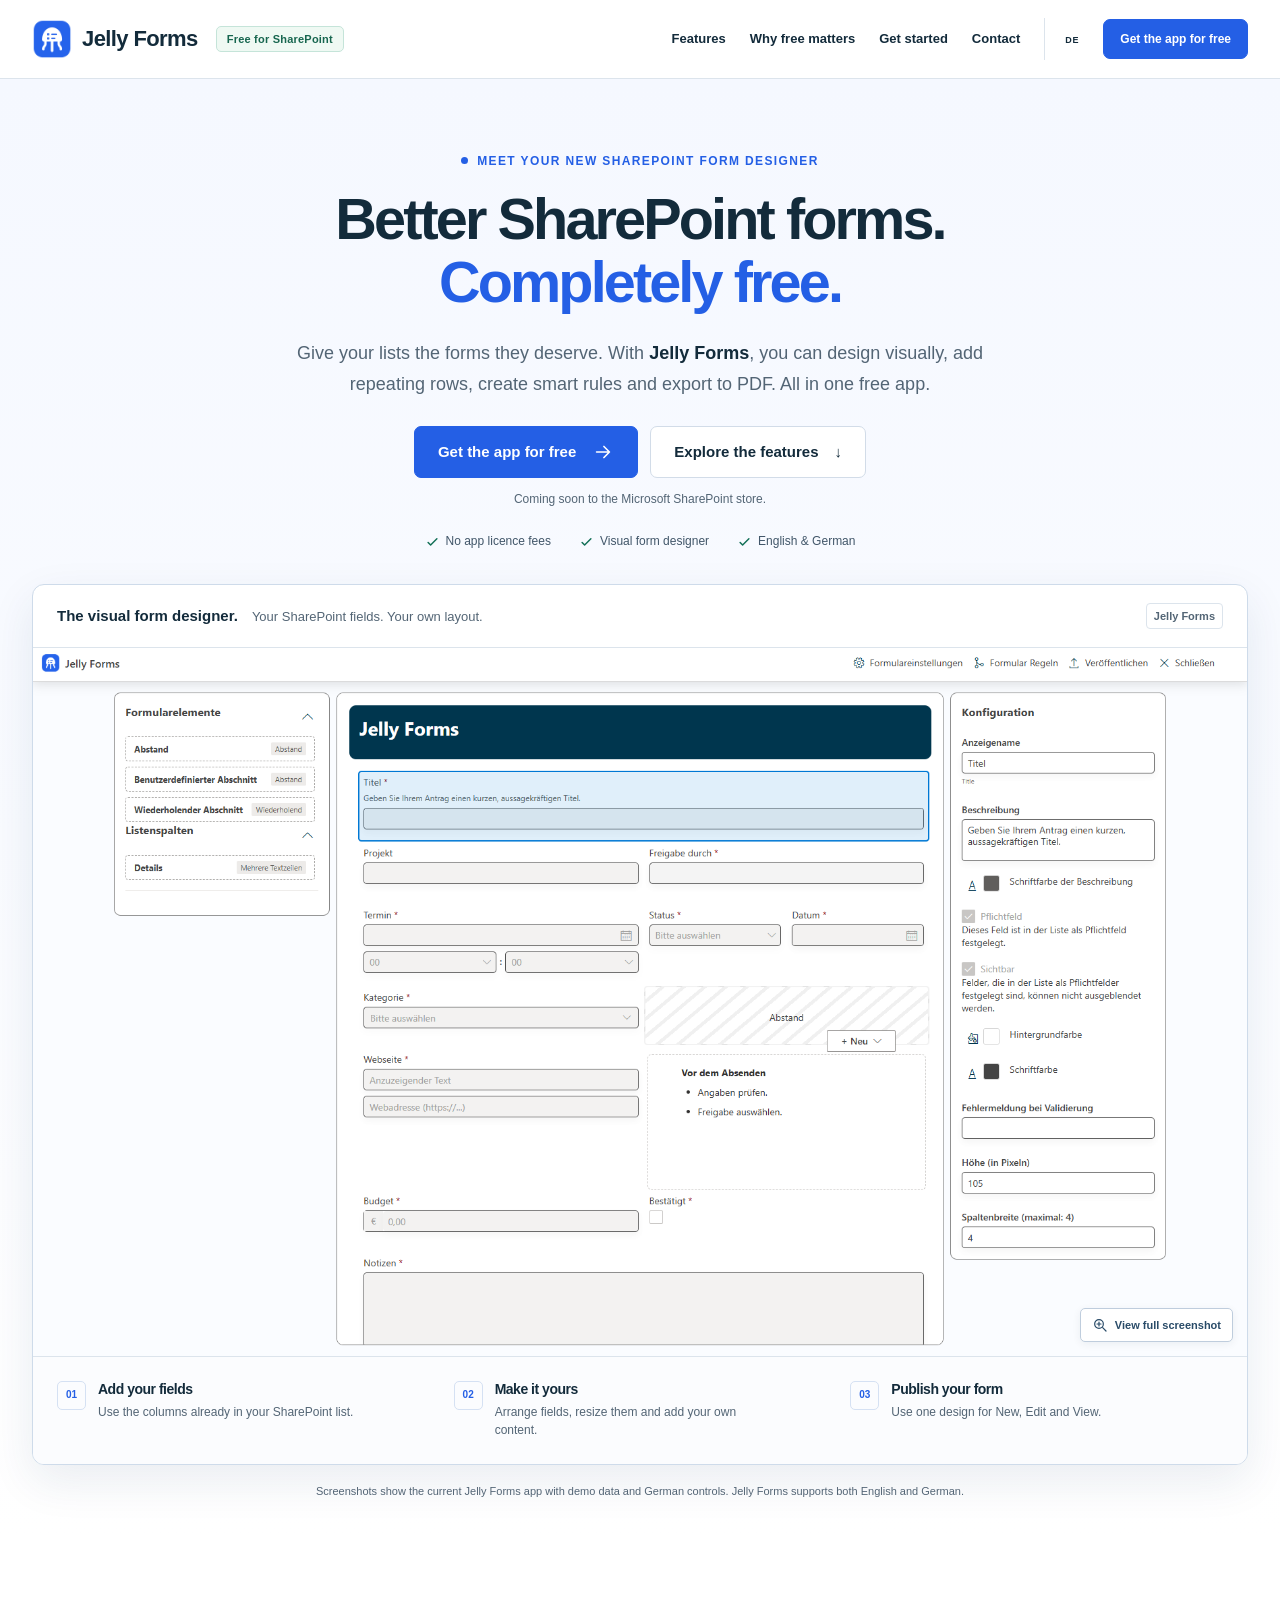
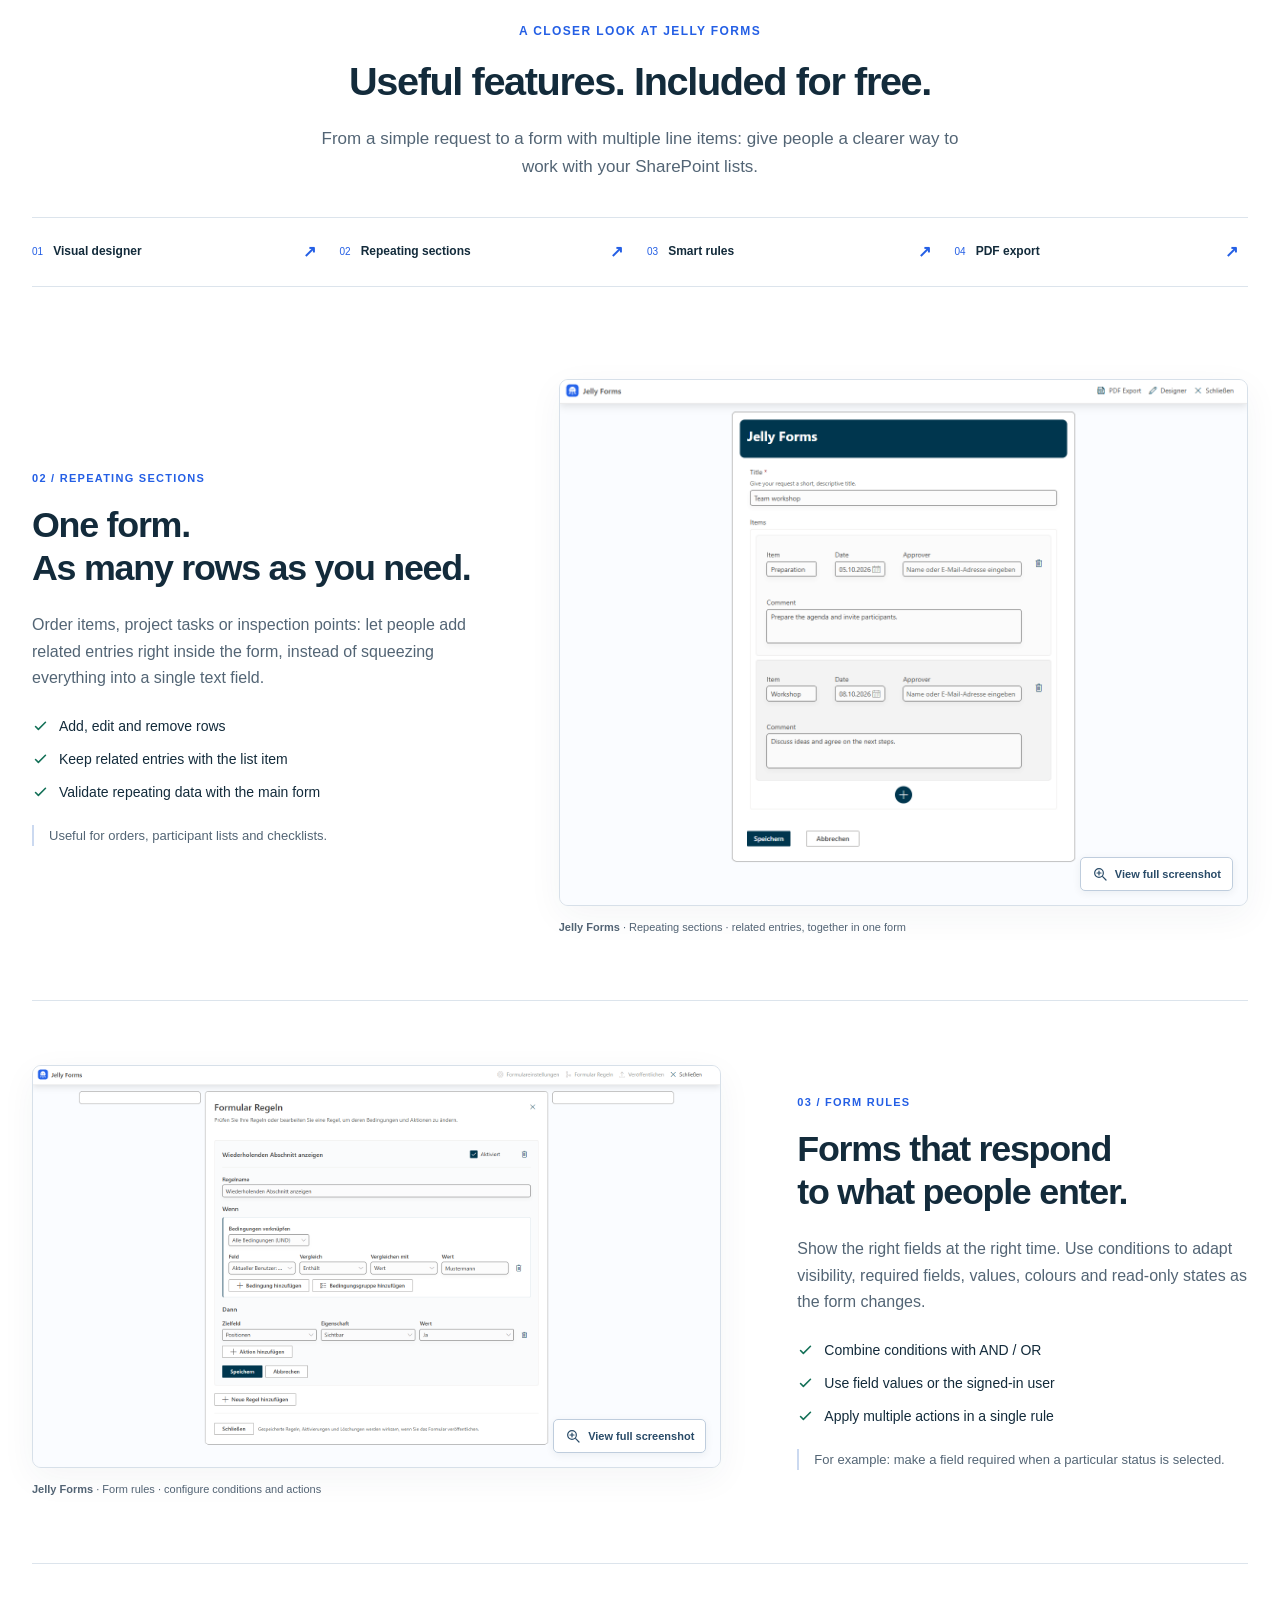
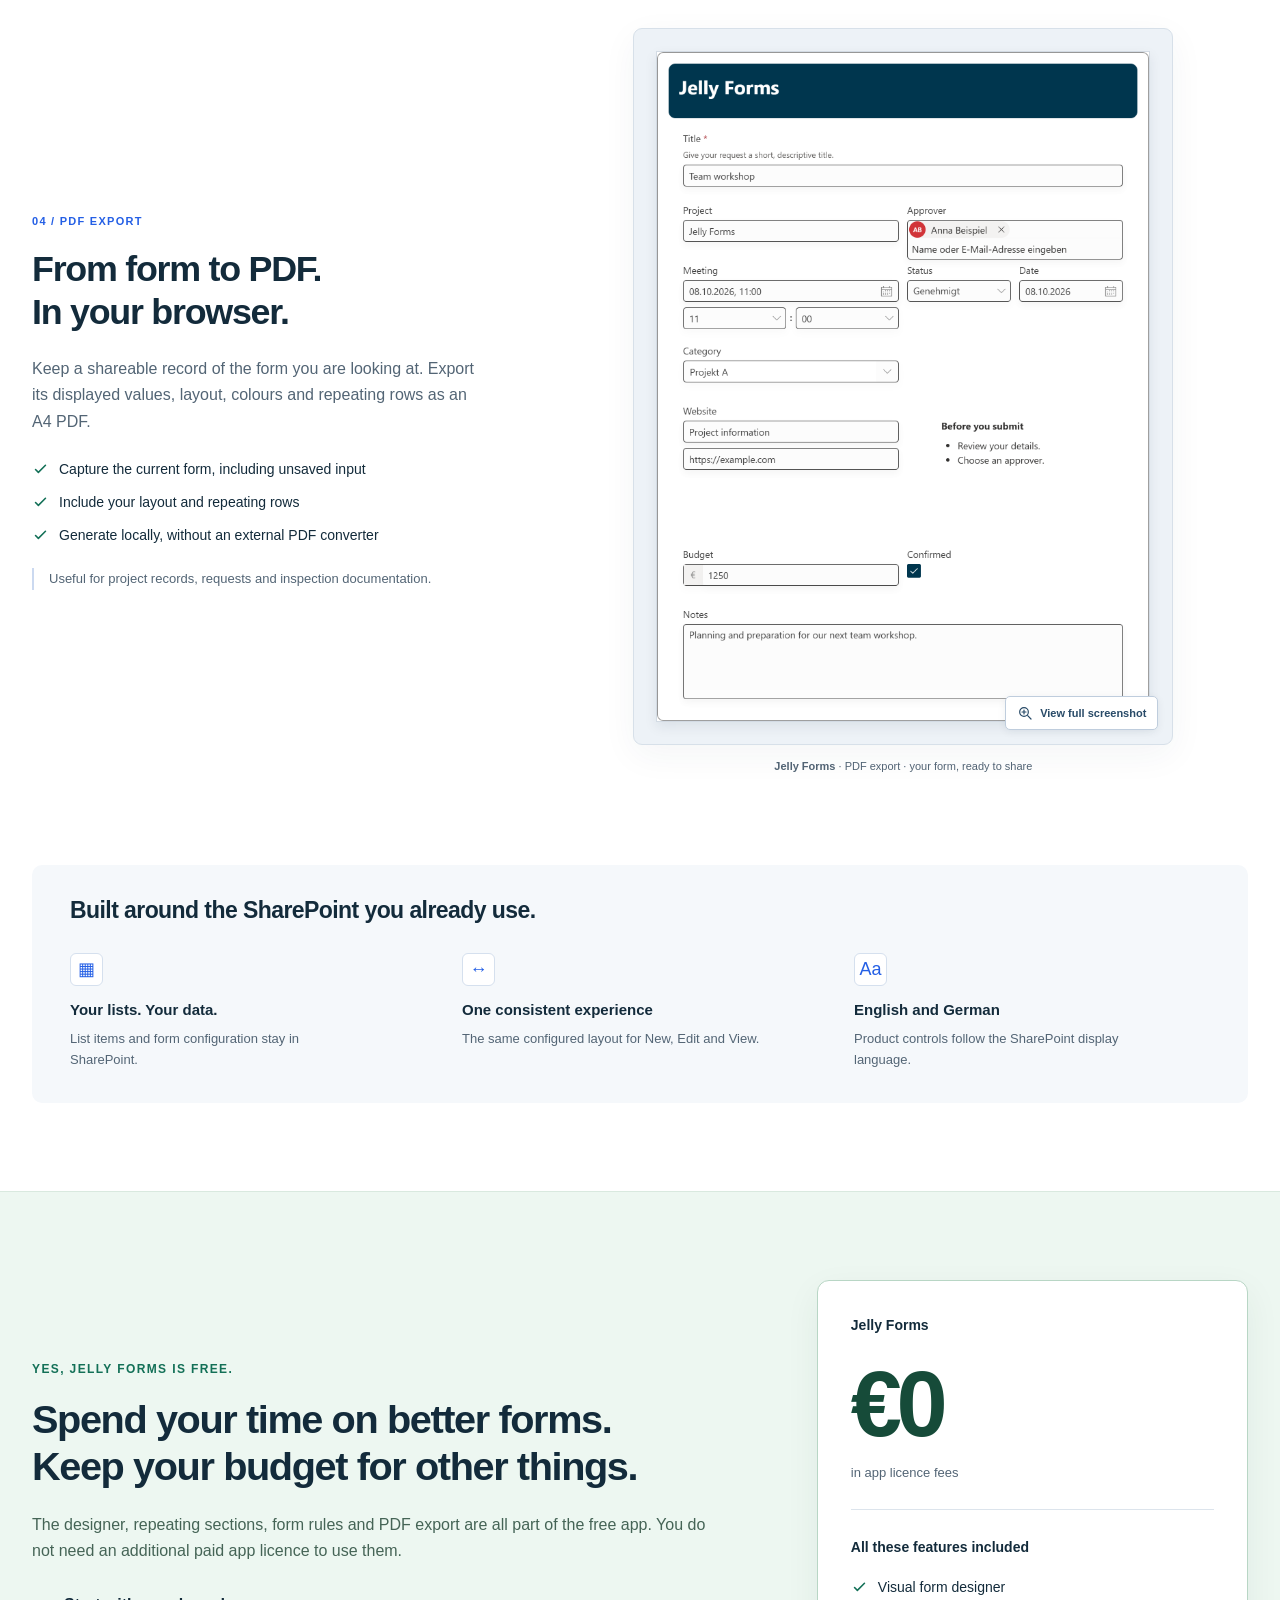
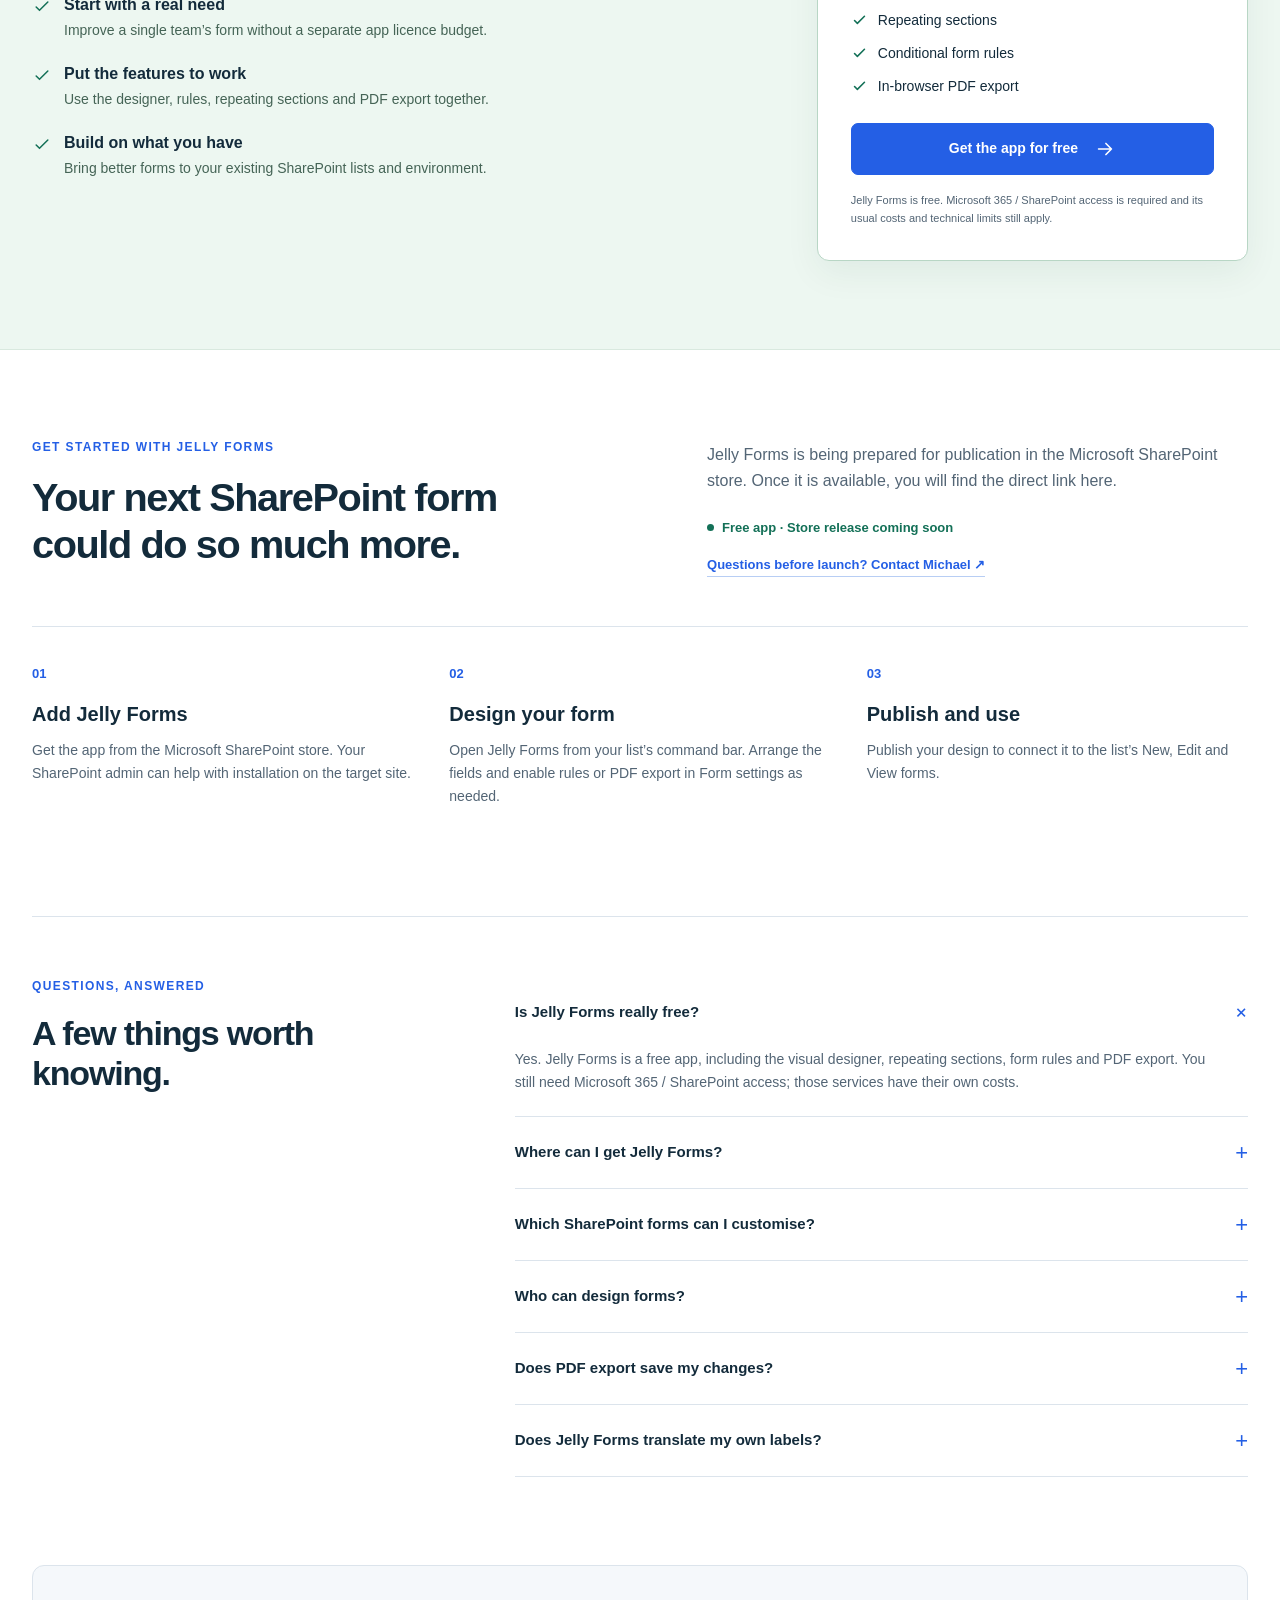
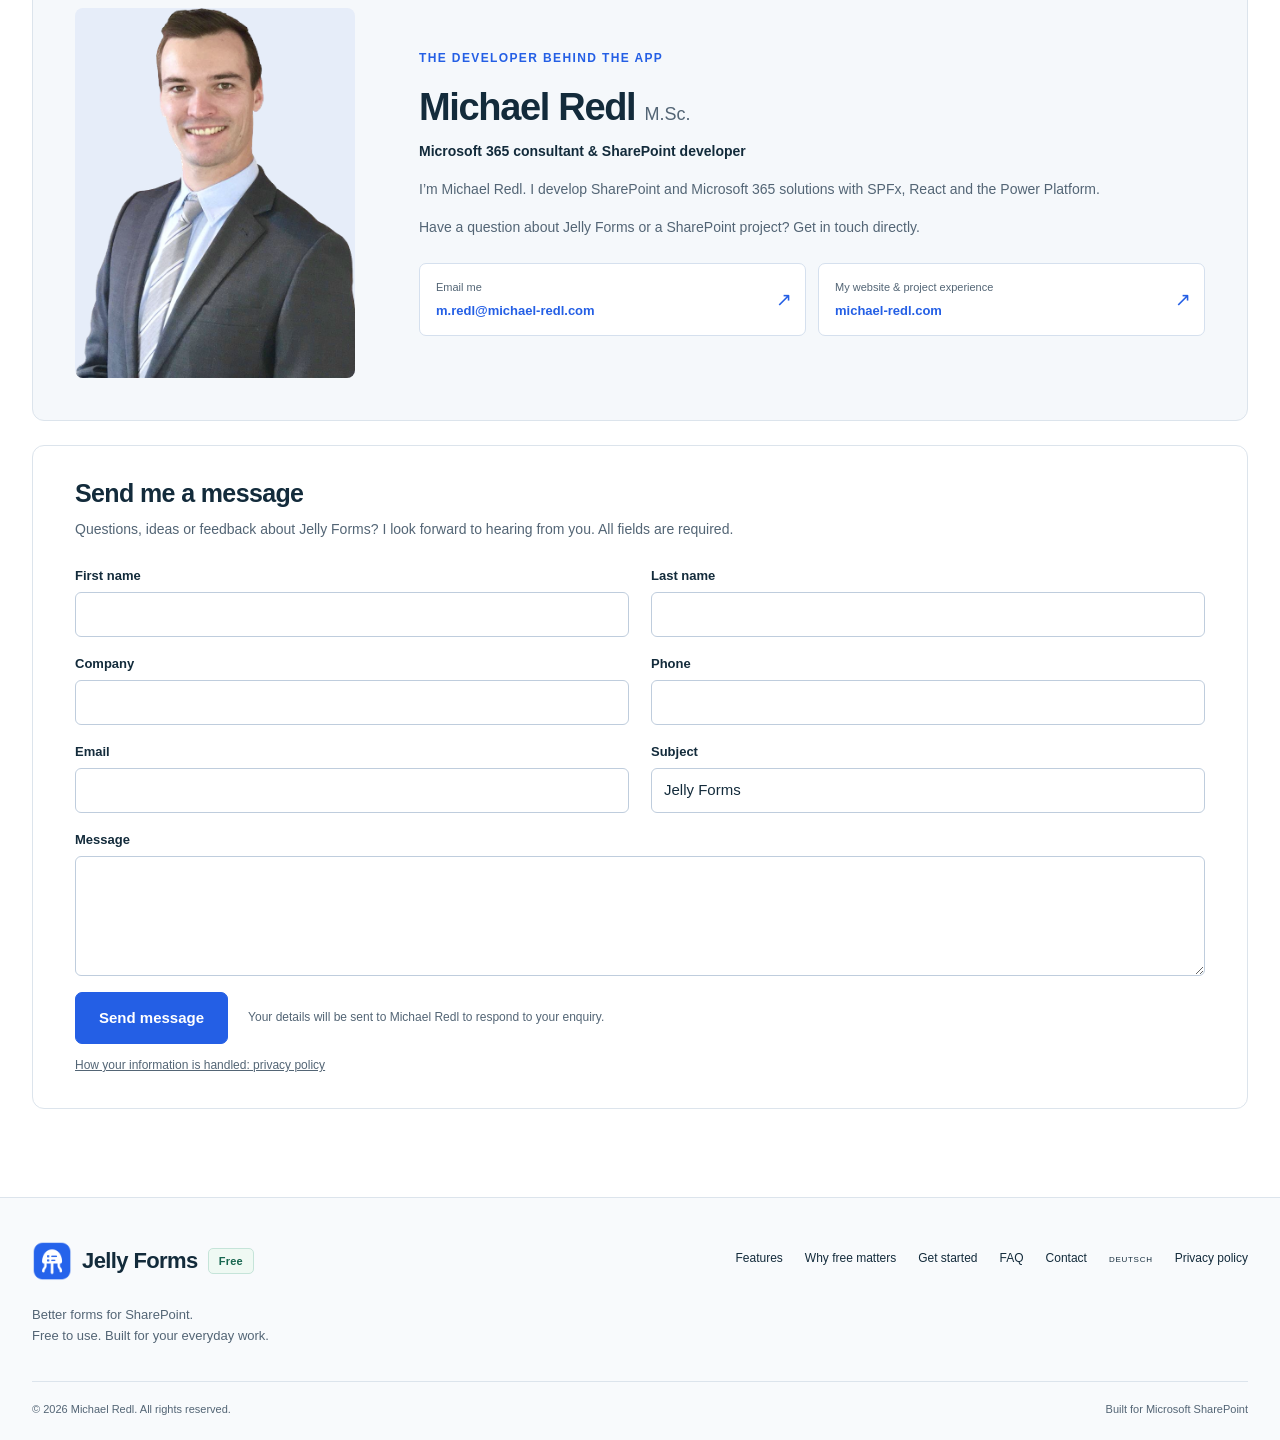
==== commit 0f6e8a16: "added picture" ====
--- a/index-eng.html
+++ b/index-eng.html
@@ -26,6 +26,7 @@
 <meta name="twitter:card" content="summary">
 <link rel="stylesheet" href="css/styles.css">
 <script src="js/site.js" defer></script>
+<style>.contact-form-privacy { margin-top: 12px; font-size: 12px; color: var(--muted); } .contact-form-privacy a { text-decoration: underline; }</style>
 </head>
 <body>
 <a class="skip-link" href="#main-content">Skip to content</a>
@@ -140,6 +141,7 @@
 <div class="contact-form-field contact-form-message"><label for="contact-description">Message</label><textarea id="contact-description" name="description" rows="4" required></textarea></div>
 <div class="contact-form-actions"><button class="button" type="submit">Send message</button><span>Your details will be sent to Michael Redl to respond to your enquiry.</span></div>
 </fieldset>
+<p class="contact-form-privacy"><a href="privacy.html" lang="en">How your information is handled: privacy policy</a></p>
 <p class="contact-form-status" id="contact-form-status" role="status" aria-live="polite" aria-atomic="true"></p>
 </form>
 </div>
@@ -147,7 +149,7 @@
 </div>
 </section>
 </main>
-<footer class="site-footer"><div class="container"><div class="footer-top"><div><a class="brand" href="#top"><img src="images/jelly-forms-icon.png" alt="" width="34" height="34"><span class="brand-name">Jelly Forms</span><span class="free-badge">Free</span></a><p>Better forms for SharePoint.<br>Free to use. Built for your everyday work.</p></div><nav aria-label="Footer navigation"><a href="#features">Features</a><a href="#free">Why free matters</a><a href="#get-started">Get started</a><a href="#faq">FAQ</a><a href="#contact">Contact</a><a class="language-link" href="index.html" lang="de" hreflang="de">Deutsch</a></nav></div><div class="footer-bottom"><span>© <span data-current-year>2026</span> Michael Redl. All rights reserved.</span><span>Built for Microsoft SharePoint</span></div></div></footer>
+<footer class="site-footer"><div class="container"><div class="footer-top"><div><a class="brand" href="#top"><img src="images/jelly-forms-icon.png" alt="" width="34" height="34"><span class="brand-name">Jelly Forms</span><span class="free-badge">Free</span></a><p>Better forms for SharePoint.<br>Free to use. Built for your everyday work.</p></div><nav aria-label="Footer navigation"><a href="#features">Features</a><a href="#free">Why free matters</a><a href="#get-started">Get started</a><a href="#faq">FAQ</a><a href="#contact">Contact</a><a class="language-link" href="index.html" lang="de" hreflang="de">Deutsch</a><a href="privacy.html" lang="en">Privacy policy</a></nav></div><div class="footer-bottom"><span>© <span data-current-year>2026</span> Michael Redl. All rights reserved.</span><span>Built for Microsoft SharePoint</span></div></div></footer>
 <dialog class="lightbox" id="screenshot-dialog" aria-label="Enlarged Jelly Forms screenshot"><div class="lightbox-toolbar"><p class="lightbox-caption"></p><button class="lightbox-close" type="button" aria-label="Close screenshot"><span aria-hidden="true">×</span></button></div><div class="lightbox-content"><img class="lightbox-image" alt=""></div></dialog>
 </body>
 </html>
